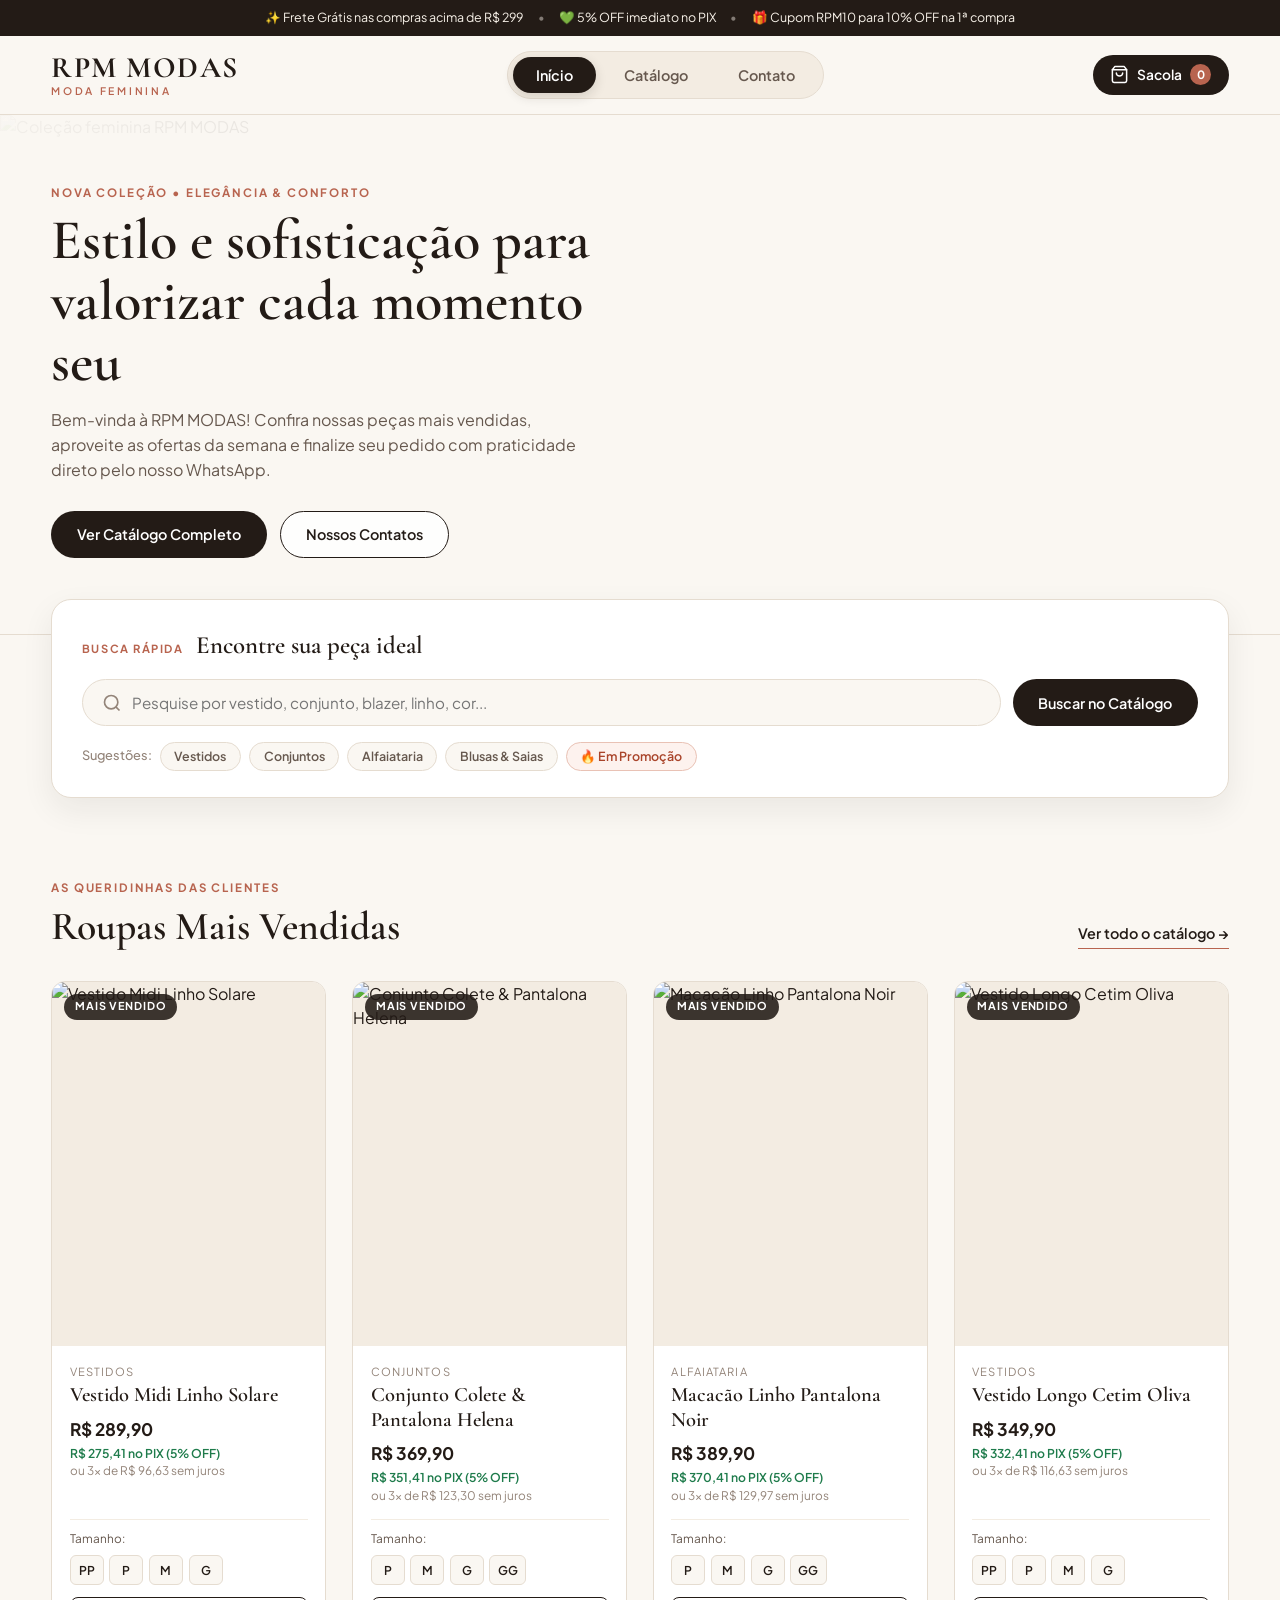
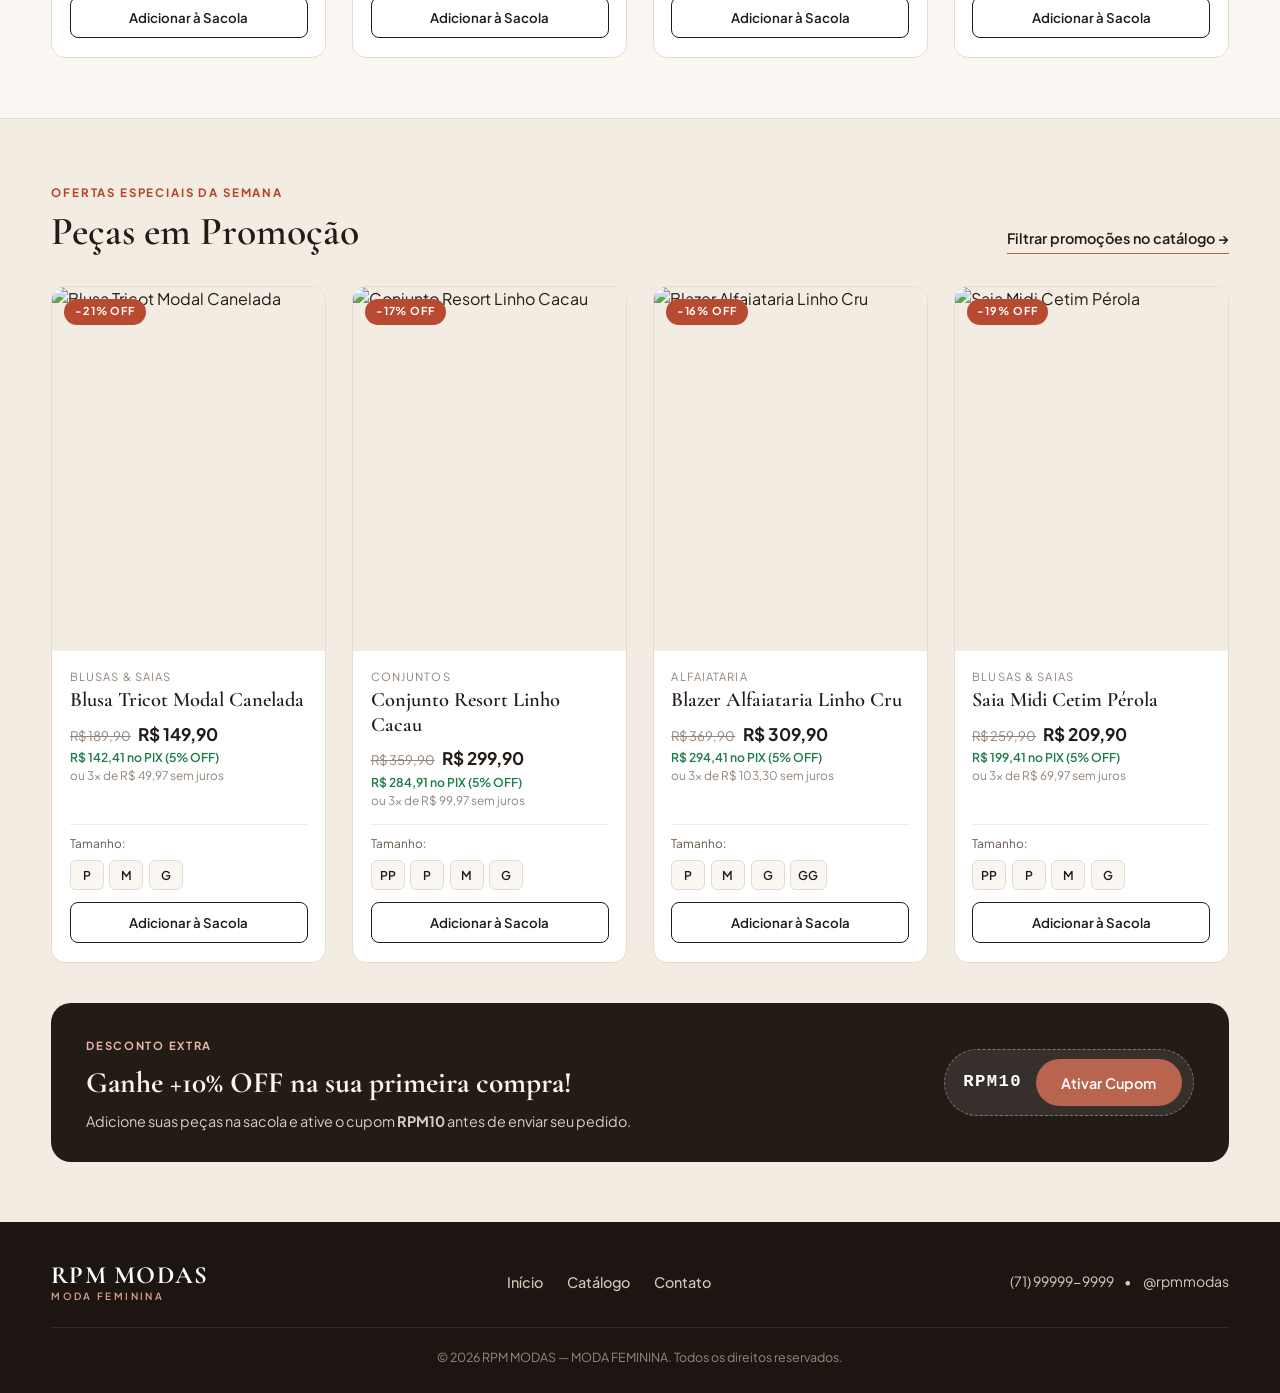
==== index.html @ e46dc565 "Add files via upload" ====
<!DOCTYPE html>
<html lang="pt-BR">
<head>
  <meta charset="UTF-8" />
  <meta name="viewport" content="width=device-width, initial-scale=1.0" />
  <title>RPM MODAS | MODA FEMININA</title>
  <meta name="description" content="RPM MODAS - Moda Feminina. Confira nossas roupas mais vendidas, promoções especiais, catálogo completo com filtros e atendimento pelo WhatsApp e Instagram." />
  <link rel="icon" type="image/svg+xml" href="data:image/svg+xml,%3Csvg xmlns='http://www.w3.org/2000/svg' viewBox='0 0 64 64'%3E%3Crect width='64' height='64' rx='14' fill='%23231b16'/%3E%3Ctext x='50%25' y='54%25' dominant-baseline='middle' text-anchor='middle' font-family='Georgia,serif' font-weight='bold' font-size='22' fill='%23f7f1e8'%3ERPM%3C/text%3E%3C/svg%3E" />

  <link rel="preconnect" href="https://fonts.googleapis.com" />
  <link rel="preconnect" href="https://fonts.gstatic.com" crossorigin />
  <link href="https://fonts.googleapis.com/css2?family=Cormorant+Garamond:ital,wght@0,600;0,700;1,500&family=Plus+Jakarta+Sans:wght@400;500;600;700&display=swap" rel="stylesheet" />

  <link rel="stylesheet" href="style.css" />
</head>
<body>
  <!-- BARRA DE AVISOS NO TOPO -->
  <div class="topbar" role="region" aria-label="Promoções da loja">
    <div class="container topbar-inner" id="topbar-avisos">
      <span>✨ Frete Grátis nas compras acima de R$ 299</span>
      <span class="topbar-sep">•</span>
      <span>💚 5% OFF imediato no PIX</span>
      <span class="topbar-sep">•</span>
      <span>🎁 Cupom <strong>RPM10</strong> na 1ª compra</span>
    </div>
  </div>

  <!-- CABEÇALHO PRINCIPAL COM SOMENTE AS 3 ABAS -->
  <header class="site-header" id="topo">
    <div class="container header-inner">
      <button class="icon-btn mobile-menu-btn" id="btn-abrir-menu" aria-label="Abrir menu">
        <svg width="22" height="22" viewBox="0 0 24 24" fill="none" stroke="currentColor" stroke-width="1.9" stroke-linecap="round">
          <line x1="3" y1="6" x2="21" y2="6"></line>
          <line x1="3" y1="12" x2="21" y2="12"></line>
          <line x1="3" y1="18" x2="21" y2="18"></line>
        </svg>
      </button>

      <!-- LOGO RPM MODAS / MODA FEMININA -->
      <a href="#inicio" class="brand-logo" data-aba-link="inicio" aria-label="RPM MODAS - Ir para Início">
        <span class="brand-name" id="header-nome-loja">RPM MODAS</span>
        <span class="brand-sub" id="header-sub-loja">MODA FEMININA</span>
      </a>

      <!-- SOMENTE AS 3 ABAS SOLICITADAS -->
      <nav class="desktop-nav" aria-label="Navegação principal">
        <button type="button" class="tab-nav-btn active" data-aba-link="inicio" aria-current="page">Início</button>
        <button type="button" class="tab-nav-btn" data-aba-link="catalogo">Catálogo</button>
        <button type="button" class="tab-nav-btn" data-aba-link="contato">Contato</button>
      </nav>

      <!-- SACOLA DE COMPRAS -->
      <div class="header-actions">
        <button type="button" class="bag-trigger" id="btn-abrir-sacola" aria-label="Abrir sacola de compras">
          <svg width="19" height="19" viewBox="0 0 24 24" fill="none" stroke="currentColor" stroke-width="1.9" stroke-linecap="round" stroke-linejoin="round">
            <path d="M6 2L3 6v14a2 2 0 0 0 2 2h14a2 2 0 0 0 2-2V6l-3-4z"></path>
            <line x1="3" y1="6" x2="21" y2="6"></line>
            <path d="M16 10a4 4 0 0 1-8 0"></path>
          </svg>
          <span class="bag-label">Sacola</span>
          <span class="badge" id="badge-sacola">0</span>
        </button>
      </div>
    </div>
  </header>

  <main>
    <!-- ======================================================================
         ABA 1: INÍCIO (APRESENTAÇÃO + PESQUISA + MAIS VENDIDAS + PROMOÇÃO)
         ====================================================================== -->
    <section id="aba-inicio" class="tab-page active-page" aria-label="Página Inicial">
      <!-- APRESENTAÇÃO DA LOJA -->
      <div class="hero-section">
        <div class="hero-media">
          <img src="imagens/hero-colecao.jpg" alt="Coleção feminina RPM MODAS" class="hero-img" />
          <div class="hero-gradient"></div>
        </div>

        <div class="container hero-content-wrap">
          <div class="hero-card">
            <span class="eyebrow" id="hero-tag">NOVA COLEÇÃO • ELEGÂNCIA &amp; CONFORTO</span>
            <h1 id="hero-titulo">Estilo e sofisticação para valorizar cada momento seu</h1>
            <p id="hero-descricao">
              Bem-vinda à RPM MODAS! Confira nossas peças mais vendidas, aproveite as ofertas da semana e finalize seu pedido com praticidade direto pelo nosso WhatsApp.
            </p>
            <div class="hero-actions">
              <button type="button" class="btn btn-primary" data-aba-link="catalogo">
                Ver Catálogo Completo
              </button>
              <button type="button" class="btn btn-outline" data-aba-link="contato">
                Nossos Contatos
              </button>
            </div>
          </div>
        </div>
      </div>

      <!-- GUIA DE PESQUISA NA ABA DE INÍCIO -->
      <div class="home-search-wrapper">
        <div class="container">
          <div class="home-search-card">
            <div class="home-search-header">
              <span class="search-kicker">BUSCA RÁPIDA</span>
              <h2>Encontre sua peça ideal</h2>
            </div>

            <form class="home-search-form" id="form-pesquisa-inicio">
              <div class="search-input-group">
                <svg width="20" height="20" viewBox="0 0 24 24" fill="none" stroke="currentColor" stroke-width="2">
                  <circle cx="11" cy="11" r="8"></circle>
                  <line x1="21" y1="21" x2="16.65" y2="16.65"></line>
                </svg>
                <input
                  type="search"
                  id="input-pesquisa-inicio"
                  placeholder="Pesquise por vestido, conjunto, blazer, linho, cor..."
                  autocomplete="off"
                  aria-label="Pesquisar roupas no site"
                />
              </div>
              <button type="submit" class="btn btn-primary">Buscar no Catálogo</button>
            </form>

            <!-- Sugestões rápidas de pesquisa -->
            <div class="quick-tags-row">
              <span class="quick-tags-label">Sugestões:</span>
              <button type="button" class="quick-tag" data-atalho-cat="Vestidos">Vestidos</button>
              <button type="button" class="quick-tag" data-atalho-cat="Conjuntos">Conjuntos</button>
              <button type="button" class="quick-tag" data-atalho-cat="Alfaiataria">Alfaiataria</button>
              <button type="button" class="quick-tag" data-atalho-cat="Blusas & Saias">Blusas &amp; Saias</button>
              <button type="button" class="quick-tag quick-tag-sale" data-atalho-promo="true">🔥 Em Promoção</button>
            </div>

            <!-- Prévia instantânea enquanto digita na aba Início -->
            <div class="home-live-results hidden" id="resultados-rapidos-inicio"></div>
          </div>
        </div>
      </div>

      <!-- SEÇÃO: ROUPAS MAIS VENDIDAS -->
      <div class="home-showcase-section">
        <div class="container">
          <div class="section-header">
            <div>
              <span class="eyebrow">AS QUERIDINHAS DAS CLIENTES</span>
              <h2>Roupas Mais Vendidas</h2>
            </div>
            <button type="button" class="btn-link-arrow" data-aba-link="catalogo">
              Ver todo o catálogo →
            </button>
          </div>

          <div class="products-grid" id="grade-mais-vendidas">
            <!-- Preenchido via JS -->
          </div>
        </div>
      </div>

      <!-- SEÇÃO: ROUPAS EM PROMOÇÃO -->
      <div class="home-showcase-section promo-showcase-bg">
        <div class="container">
          <div class="section-header">
            <div>
              <span class="eyebrow eyebrow-sale">OFERTAS ESPECIAIS DA SEMANA</span>
              <h2>Peças em Promoção</h2>
            </div>
            <button type="button" class="btn-link-arrow" id="btn-ver-todas-promos">
              Filtrar promoções no catálogo →
            </button>
          </div>

          <div class="products-grid" id="grade-promocoes">
            <!-- Preenchido via JS -->
          </div>

          <!-- Faixa de Cupom Extra -->
          <div class="promo-banner-strip">
            <div>
              <span class="promo-strip-tag">DESCONTO EXTRA</span>
              <h3>Ganhe +10% OFF na sua primeira compra!</h3>
              <p>Adicione suas peças na sacola e ative o cupom <strong>RPM10</strong> antes de enviar seu pedido.</p>
            </div>
            <div class="promo-strip-actions">
              <code id="codigo-cupom-destaque">RPM10</code>
              <button type="button" class="btn btn-primary" id="btn-ativar-cupom-home">Ativar Cupom</button>
            </div>
          </div>
        </div>
      </div>
    </section>

    <!-- ======================================================================
         ABA 2: CATÁLOGO (GUIA DE PESQUISA + FILTROS + TODAS AS ROUPAS)
         ====================================================================== -->
    <section id="aba-catalogo" class="tab-page hidden" aria-label="Catálogo de Roupas">
      <div class="page-hero-compact">
        <div class="container">
          <span class="eyebrow">COLEÇÃO COMPLETA RPM MODAS</span>
          <h1>Catálogo de Roupas</h1>
          <p>Use a guia de pesquisa e os filtros abaixo para encontrar rapidamente o modelo, tamanho e valor ideal.</p>
        </div>
      </div>

      <div class="container catalog-page-body">
        <!-- PAINEL DE PESQUISA E FILTROS DO CATÁLOGO -->
        <div class="catalog-filter-panel">
          <!-- Guia de Pesquisa Principal -->
          <div class="catalog-search-row">
            <div class="search-input-group catalog-search-box">
              <svg width="20" height="20" viewBox="0 0 24 24" fill="none" stroke="currentColor" stroke-width="2">
                <circle cx="11" cy="11" r="8"></circle>
                <line x1="21" y1="21" x2="16.65" y2="16.65"></line>
              </svg>
              <input
                type="search"
                id="input-pesquisa-catalogo"
                placeholder="Pesquisar roupa por nome, cor, tecido ou estilo..."
                autocomplete="off"
                aria-label="Pesquisar roupas no catálogo"
              />
              <button type="button" class="clear-input-btn hidden" id="btn-limpar-texto-busca" aria-label="Limpar texto">✕</button>
            </div>
          </div>

          <!-- Filtros de Categoria -->
          <div class="filter-group-row">
            <span class="filter-label">Categoria:</span>
            <div class="category-pills" id="filtros-categoria">
              <!-- Gerado via JS -->
            </div>
          </div>

          <!-- Filtros Avançados: Tamanho, Faixa de Preço/Promoção e Ordenação -->
          <div class="advanced-filters-grid">
            <div class="filter-field">
              <label for="filtro-tamanho">Tamanho disponível</label>
              <select id="filtro-tamanho">
                <option value="Todos">Todos os tamanhos</option>
                <option value="PP">PP (36)</option>
                <option value="P">P (38)</option>
                <option value="M">M (40)</option>
                <option value="G">G (42)</option>
                <option value="GG">GG (44)</option>
              </select>
            </div>

            <div class="filter-field">
              <label for="filtro-preco">Preço &amp; Ofertas</label>
              <select id="filtro-preco">
                <option value="todos">Todos os valores</option>
                <option value="promocao">🔥 Somente em Promoção</option>
                <option value="ate-220">Até R$ 220,00</option>
                <option value="220-330">De R$ 220,00 a R$ 330,00</option>
                <option value="acima-330">Acima de R$ 330,00</option>
              </select>
            </div>

            <div class="filter-field">
              <label for="select-ordenacao">Ordenar por</label>
              <select id="select-ordenacao">
                <option value="destaques">Destaques</option>
                <option value="mais-vendidas">Mais Vendidas</option>
                <option value="menor-preco">Menor Preço</option>
                <option value="maior-preco">Maior Preço</option>
                <option value="maior-desconto">Maior Desconto</option>
              </select>
            </div>
          </div>

          <!-- Barra de status de resultados + botão limpar filtros -->
          <div class="filter-status-bar">
            <span id="contador-resultados-catalogo">Mostrando 8 peças</span>
            <div class="filter-status-actions">
              <button type="button" class="text-btn" id="btn-guia-medidas-catalogo">📏 Tabela de Medidas</button>
              <button type="button" class="btn-reset-inline hidden" id="btn-limpar-filtros">✕ Limpar filtros</button>
            </div>
          </div>
        </div>

        <!-- GRADE COMPLETA DE PRODUTOS DO CATÁLOGO -->
        <div class="products-grid" id="grade-catalogo">
          <!-- Cards gerados via JS -->
        </div>

        <!-- ESTADO VAZIO QUANDO NENHUMA ROUPA CORRESPONDE -->
        <div class="empty-catalog hidden" id="catalogo-vazio">
          <h3>Nenhuma roupa encontrada com esses filtros</h3>
          <p>Tente pesquisar por outro termo ou clique abaixo para limpar os filtros e ver todas as peças.</p>
          <button type="button" class="btn btn-primary" id="btn-resetar-vazio">Mostrar Todas as Roupas</button>
        </div>
      </div>
    </section>

    <!-- ======================================================================
         ABA 3: CONTATO (WHATSAPP + INSTAGRAM + ATENDIMENTO DIRETO)
         ====================================================================== -->
    <section id="aba-contato" class="tab-page hidden" aria-label="Página de Contato">
      <div class="page-hero-compact">
        <div class="container">
          <span class="eyebrow">ATENDIMENTO RPM MODAS</span>
          <h1>Fale Conosco</h1>
          <p>Entre em contato pelo nosso WhatsApp para dúvidas e pedidos, ou acompanhe nossas novidades diárias no Instagram!</p>
        </div>
      </div>

      <div class="container contact-page-body">
        <!-- CARDS PRINCIPAIS: WHATSAPP & INSTAGRAM -->
        <div class="contact-cards-grid">
          <!-- Card WhatsApp -->
          <div class="contact-channel-card wa-card">
            <div class="channel-icon wa-icon">
              <svg width="30" height="30" viewBox="0 0 24 24" fill="none" stroke="currentColor" stroke-width="2" stroke-linecap="round" stroke-linejoin="round">
                <path d="M21 11.5a8.38 8.38 0 0 1-.9 3.8 8.5 8.5 0 0 1-7.6 4.7 8.38 8.38 0 0 1-3.8-.9L3 21l1.9-5.7a8.38 8.38 0 0 1-.9-3.8 8.5 8.5 0 0 1 4.7-7.6 8.38 8.38 0 0 1 3.8-.9h.5a8.48 8.48 0 0 1 8 8v.5z"></path>
              </svg>
            </div>
            <span class="channel-tag">ATENDIMENTO RÁPIDO E PEDIDOS</span>
            <h2>WhatsApp Oficial</h2>
            <p class="channel-highlight" id="contato-numero-wa">(71) 99999-9999</p>
            <p class="channel-desc">
              Tire dúvidas sobre tamanhos, tecidos, formas de pagamento, frete ou feche seu pedido diretamente com nossa equipe.
            </p>
            <div class="channel-actions">
              <a href="#" target="_blank" rel="noopener" class="btn btn-whatsapp btn-block" id="link-card-whatsapp">
                Chamar no WhatsApp Agora
              </a>
              <button type="button" class="btn btn-outline btn-block" id="btn-copiar-wa">
                Copiar Número do WhatsApp
              </button>
            </div>
          </div>

          <!-- Card Instagram -->
          <div class="contact-channel-card insta-card">
            <div class="channel-icon insta-icon">
              <svg width="30" height="30" viewBox="0 0 24 24" fill="none" stroke="currentColor" stroke-width="2" stroke-linecap="round" stroke-linejoin="round">
                <rect x="2" y="2" width="20" height="20" rx="5" ry="5"></rect>
                <path d="M16 11.37A4 4 0 1 1 12.63 8 4 4 0 0 1 16 11.37z"></path>
                <line x1="17.5" y1="6.5" x2="17.51" y2="6.5"></line>
              </svg>
            </div>
            <span class="channel-tag">PROVADORES, LOOKS E NOVIDADES</span>
            <h2>Nosso Instagram</h2>
            <p class="channel-highlight" id="contato-arroba-insta">@rpmmodas</p>
            <p class="channel-desc">
              Siga a <strong>RPM MODAS</strong> no Instagram para acompanhar lançamentos em primeira mão, vídeos no corpo e promoções relâmpago nos Stories!
            </p>
            <div class="channel-actions">
              <a href="https://instagram.com/rpmmodas" target="_blank" rel="noopener" class="btn btn-insta btn-block" id="link-card-instagram">
                Seguir no Instagram
              </a>
              <button type="button" class="btn btn-outline btn-block" id="btn-copiar-insta">
                Copiar @ do Instagram
              </button>
            </div>
          </div>
        </div>

        <!-- MENSAGEM DIRETA PARA O WHATSAPP + HORÁRIOS -->
        <div class="contact-secondary-grid">
          <div class="direct-message-box">
            <h3>Envie uma mensagem rápida para nosso WhatsApp</h3>
            <p>Preencha abaixo e já abriremos a conversa com seu atendimento iniciado:</p>

            <form id="form-contato-rapido">
              <div class="form-row-2">
                <div class="form-group">
                  <label for="contato-nome">Seu nome *</label>
                  <input type="text" id="contato-nome" placeholder="Digite seu nome" required />
                </div>
                <div class="form-group">
                  <label for="contato-assunto">Assunto</label>
                  <select id="contato-assunto">
                    <option value="Dúvida sobre peça ou tamanho">Dúvida sobre peça ou tamanho</option>
                    <option value="Consulta de frete / entrega">Consulta de frete / entrega</option>
                    <option value="Formas de pagamento">Formas de pagamento</option>
                    <option value="Trocas e devoluções">Trocas e devoluções</option>
                    <option value="Outros assuntos">Outros assuntos</option>
                  </select>
                </div>
              </div>

              <div class="form-group">
                <label for="contato-texto">Sua mensagem *</label>
                <textarea id="contato-texto" rows="3" placeholder="Olá! Gostaria de saber mais sobre..." required></textarea>
              </div>

              <button type="submit" class="btn btn-whatsapp">
                Enviar Mensagem pelo WhatsApp
              </button>
            </form>
          </div>

          <div class="store-info-box">
            <h3>Informações de Atendimento</h3>
            <div class="info-item">
              <strong>Horário de Funcionamento</strong>
              <p id="contato-horario">Segunda a Sexta: 9h às 19h • Sábado: 9h às 15h</p>
            </div>
            <div class="info-item">
              <strong>Envios &amp; Entregas</strong>
              <p id="contato-cidade">Enviamos para todo o Brasil • Consulte entrega rápida na região</p>
            </div>
            <div class="info-item">
              <strong>Formas de Pagamento</strong>
              <p>PIX com 5% de desconto imediato ou Cartão de Crédito em até 3x sem juros via link seguro.</p>
            </div>
          </div>
        </div>
      </div>
    </section>
  </main>

  <!-- RODAPÉ ENXUTO COM AS 3 ABAS -->
  <footer class="site-footer">
    <div class="container footer-inner">
      <div class="footer-brand">
        <span class="brand-name" id="footer-nome-loja">RPM MODAS</span>
        <span class="footer-sub" id="footer-sub-loja">MODA FEMININA</span>
      </div>

      <div class="footer-tabs">
        <button type="button" class="footer-tab-btn" data-aba-link="inicio">Início</button>
        <button type="button" class="footer-tab-btn" data-aba-link="catalogo">Catálogo</button>
        <button type="button" class="footer-tab-btn" data-aba-link="contato">Contato</button>
      </div>

      <div class="footer-social-quick">
        <span id="footer-whatsapp">(71) 99999-9999</span>
        <span>•</span>
        <a href="https://instagram.com/rpmmodas" target="_blank" rel="noopener" id="footer-instagram">@rpmmodas</a>
      </div>
    </div>

    <div class="container footer-bottom">
      <p>&copy; <span id="ano-atual">2026</span> <span id="copy-nome-loja">RPM MODAS</span> — <span id="copy-sub-loja">MODA FEMININA</span>. Todos os direitos reservados.</p>
    </div>
  </footer>

  <!-- OVERLAY COMPARTILHADO -->
  <div class="backdrop hidden" id="backdrop"></div>

  <!-- MENU MOBILE COM SOMENTE AS 3 ABAS -->
  <aside class="mobile-drawer hidden" id="menu-mobile" aria-label="Menu principal">
    <div class="drawer-header">
      <div class="brand-logo">
        <span class="brand-name" id="mobile-nome-loja">RPM MODAS</span>
        <span class="brand-sub" id="mobile-sub-loja">MODA FEMININA</span>
      </div>
      <button type="button" class="icon-btn" id="btn-fechar-menu" aria-label="Fechar menu">✕</button>
    </div>
    <nav class="mobile-nav-links">
      <button type="button" class="mobile-tab-btn active" data-aba-link="inicio">Início</button>
      <button type="button" class="mobile-tab-btn" data-aba-link="catalogo">Catálogo</button>
      <button type="button" class="mobile-tab-btn" data-aba-link="contato">Contato</button>
    </nav>
  </aside>

  <!-- DRAWER DA SACOLA DE COMPRAS -->
  <aside class="cart-drawer hidden" id="sacola-drawer" aria-label="Sacola de compras">
    <div class="drawer-header">
      <div>
        <h3>Sua Sacola</h3>
        <span class="drawer-subtitle" id="sacola-contagem-texto">0 itens selecionados</span>
      </div>
      <button type="button" class="icon-btn" id="btn-fechar-sacola" aria-label="Fechar sacola">✕</button>
    </div>

    <div class="shipping-bar-wrap" id="barra-frete-container">
      <p id="texto-progresso-frete">Faltam R$ 299,00 para ganhar <strong>Frete Grátis</strong></p>
      <div class="shipping-track">
        <div class="shipping-fill" id="preenchimento-frete" style="width: 0%"></div>
      </div>
    </div>

    <div class="cart-body" id="sacola-corpo">
      <div class="cart-empty" id="sacola-vazia">
        <div class="cart-empty-icon">🛍️</div>
        <h4>Sua sacola está vazia</h4>
        <p>Explore nosso catálogo e escolha seus tamanhos favoritos para montar seu pedido.</p>
        <button type="button" class="btn btn-primary" id="btn-explorar-da-sacola">Ir para o Catálogo</button>
      </div>

      <div id="sacola-conteudo-cheio" class="hidden">
        <ul class="cart-items-list" id="lista-itens-sacola"></ul>

        <div class="cart-coupon-box">
          <label for="input-cupom">Cupom de desconto</label>
          <div class="coupon-row">
            <input type="text" id="input-cupom" placeholder="Ex: RPM10" />
            <button type="button" class="btn btn-small" id="btn-aplicar-cupom">Aplicar</button>
          </div>
          <small class="coupon-feedback hidden" id="feedback-cupom"></small>
        </div>

        <div class="checkout-form-box">
          <h4>Dados para enviar no WhatsApp</h4>

          <div class="form-group">
            <label for="cliente-nome">Seu nome *</label>
            <input type="text" id="cliente-nome" placeholder="Como podemos te chamar?" required />
          </div>

          <div class="form-group">
            <label for="cliente-entrega">Como prefere receber?</label>
            <select id="cliente-entrega">
              <option value="Entrega no endereço">Receber no meu endereço (Correios / Motoboy)</option>
              <option value="Retirada / A combinar">Retirar ou combinar entrega</option>
            </select>
          </div>

          <div class="form-group" id="grupo-endereco">
            <label for="cliente-cep">CEP ou Bairro/Cidade</label>
            <input type="text" id="cliente-cep" placeholder="Ex: 40000-000 ou seu bairro" />
          </div>

          <div class="form-group">
            <label for="cliente-pagamento">Forma de pagamento preferida</label>
            <select id="cliente-pagamento">
              <option value="PIX">PIX (com 5% de desconto extra!)</option>
              <option value="Cartão de Crédito">Cartão de Crédito (link de pagamento)</option>
              <option value="A combinar">Definir no WhatsApp</option>
            </select>
          </div>

          <div class="form-group">
            <label for="cliente-obs">Observação (opcional)</label>
            <input type="text" id="cliente-obs" placeholder="Ex: Embalar para presente" />
          </div>
        </div>
      </div>
    </div>

    <div class="cart-footer hidden" id="sacola-rodape">
      <div class="summary-lines">
        <div class="summary-row">
          <span>Subtotal</span>
          <span id="resumo-subtotal">R$ 0,00</span>
        </div>
        <div class="summary-row discount-row hidden" id="linha-desconto-cupom">
          <span id="label-desconto-cupom">Cupom</span>
          <span id="valor-desconto-cupom">- R$ 0,00</span>
        </div>
        <div class="summary-row discount-row hidden" id="linha-desconto-pix">
          <span>Desconto PIX (5%)</span>
          <span id="valor-desconto-pix">- R$ 0,00</span>
        </div>
        <div class="summary-row">
          <span>Frete</span>
          <span id="resumo-frete">A combinar</span>
        </div>
        <div class="summary-row total-row">
          <strong>Total estimado</strong>
          <strong id="resumo-total">R$ 0,00</strong>
        </div>
      </div>

      <button type="button" class="btn btn-whatsapp btn-block" id="btn-finalizar-whatsapp">
        Finalizar Pedido no WhatsApp
      </button>
    </div>
  </aside>

  <!-- MODAL DETALHES DO PRODUTO -->
  <div class="modal-wrap hidden" id="modal-produto" role="dialog" aria-modal="true" aria-labelledby="modal-prod-titulo">
    <div class="modal-card modal-product-card">
      <button type="button" class="modal-close" id="btn-fechar-modal-produto" aria-label="Fechar detalhes">✕</button>
      <div class="modal-product-grid" id="conteudo-modal-produto"></div>
    </div>
  </div>

  <!-- MODAL TABELA DE MEDIDAS -->
  <div class="modal-wrap hidden" id="modal-medidas" role="dialog" aria-modal="true" aria-labelledby="titulo-medidas">
    <div class="modal-card modal-measures-card">
      <button type="button" class="modal-close" id="btn-fechar-medidas" aria-label="Fechar guia de medidas">✕</button>
      <span class="eyebrow">CAIMENTO PERFEITO</span>
      <h3 id="titulo-medidas">Guia de Medidas</h3>
      <p class="measures-intro">Compare as medidas abaixo com as do seu corpo em centímetros:</p>

      <div class="table-responsive">
        <table class="measures-table">
          <thead>
            <tr>
              <th>Tamanho</th>
              <th>Manequim</th>
              <th>Busto</th>
              <th>Cintura</th>
              <th>Quadril</th>
            </tr>
          </thead>
          <tbody id="corpo-tabela-medidas"></tbody>
        </table>
      </div>

      <div class="measures-tips">
        <div><strong>Busto:</strong> contorne a parte mais cheia do busto.</div>
        <div><strong>Cintura:</strong> meça cerca de 2 dedos acima do umbigo.</div>
        <div><strong>Quadril:</strong> contorne a parte mais larga do quadril.</div>
      </div>
    </div>
  </div>

  <!-- MODAL CONFIRMAÇÃO / ENVIO WHATSAPP -->
  <div class="modal-wrap hidden" id="modal-confirmacao" role="dialog" aria-modal="true" aria-labelledby="titulo-confirmacao">
    <div class="modal-card modal-confirm-card">
      <button type="button" class="modal-close" id="btn-fechar-confirmacao" aria-label="Fechar janela">✕</button>
      <span class="eyebrow">PEDIDO PRONTO PARA ENVIO</span>
      <h3 id="titulo-confirmacao">Seu pedido foi montado! ✨</h3>
      <p class="confirm-desc">
        Clique no botão verde abaixo para abrir o WhatsApp já com sua mensagem preenchida, ou copie o resumo:
      </p>

      <pre class="order-preview-box" id="previa-mensagem-wa"></pre>

      <div class="confirm-actions">
        <a href="#" target="_blank" rel="noopener" class="btn btn-whatsapp btn-block" id="link-direto-wa">
          Abrir Conversa no WhatsApp
        </a>
        <button type="button" class="btn btn-outline btn-block" id="btn-copiar-pedido">
          Copiar Texto do Pedido
        </button>
      </div>
    </div>
  </div>

  <!-- TOAST -->
  <div class="toast hidden" id="toast" role="status" aria-live="polite"></div>

  <script src="dados-loja.js"></script>
  <script src="app.js"></script>
</body>
</html>
---- style.css ----
:root {
  --bg: #faf7f2;
  --surface: #ffffff;
  --surface-soft: #f3ece2;
  --surface-warm: #ebe1d3;
  --ink: #231b16;
  --ink-soft: #66584e;
  --ink-muted: #938479;
  --accent: #b8644f;
  --accent-dark: #9c4f3b;
  --insta: #a63a64;
  --insta-hover: #892d51;
  --wa: #1e7b4b;
  --wa-hover: #17633b;
  --border: #e5dcd0;
  --font-serif: "Cormorant Garamond", Georgia, "Times New Roman", serif;
  --font-sans: "Plus Jakarta Sans", -apple-system, BlinkMacSystemFont, "Segoe UI", Roboto, sans-serif;
  --radius-sm: 8px;
  --radius-md: 14px;
  --radius-lg: 20px;
  --shadow-soft: 0 12px 32px rgba(35, 27, 22, 0.07);
  --shadow-modal: 0 24px 60px rgba(35, 27, 22, 0.22);
}

*,
*::before,
*::after {
  box-sizing: border-box;
  margin: 0;
  padding: 0;
}

html {
  scroll-behavior: smooth;
}

body {
  font-family: var(--font-sans);
  background-color: var(--bg);
  color: var(--ink);
  line-height: 1.55;
  -webkit-font-smoothing: antialiased;
  overflow-x: hidden;
  display: flex;
  flex-direction: column;
  min-height: 100vh;
}

main {
  flex: 1;
}

img {
  max-width: 100%;
  display: block;
}

button,
input,
select,
textarea {
  font-family: inherit;
  font-size: inherit;
}

a {
  color: inherit;
  text-decoration: none;
}

.hidden {
  display: none !important;
}

.container {
  width: min(1220px, 92%);
  margin: 0 auto;
}

.eyebrow {
  display: inline-block;
  font-size: 0.72rem;
  font-weight: 700;
  letter-spacing: 0.16em;
  text-transform: uppercase;
  color: var(--accent);
  margin-bottom: 0.5rem;
}

.eyebrow-sale {
  color: #b54228;
}

/* Transição suave ao trocar de aba */
.tab-page {
  animation: fadePage 0.24s ease;
}

@keyframes fadePage {
  from {
    opacity: 0;
    transform: translateY(6px);
  }
  to {
    opacity: 1;
    transform: translateY(0);
  }
}

/* ==========================================================================
   TOPBAR & HEADER COM SOMENTE AS 3 ABAS
   ========================================================================== */
.topbar {
  background-color: var(--ink);
  color: #f7f1e8;
  font-size: 0.78rem;
  padding: 0.52rem 0;
}

.topbar-inner {
  display: flex;
  align-items: center;
  justify-content: center;
  flex-wrap: wrap;
  gap: 0.45rem 0.9rem;
  text-align: center;
}

.topbar-sep {
  opacity: 0.45;
}

.site-header {
  position: sticky;
  top: 0;
  z-index: 40;
  background-color: rgba(250, 247, 242, 0.96);
  backdrop-filter: blur(12px);
  border-bottom: 1px solid var(--border);
}

.header-inner {
  display: flex;
  align-items: center;
  justify-content: space-between;
  min-height: 78px;
  gap: 1rem;
}

.brand-logo {
  display: flex;
  flex-direction: column;
  align-items: flex-start;
  line-height: 1.02;
}

.brand-name {
  font-family: var(--font-serif);
  font-size: 1.85rem;
  font-weight: 700;
  letter-spacing: 0.05em;
  color: var(--ink);
  text-transform: uppercase;
}

.brand-sub {
  font-size: 0.65rem;
  font-weight: 600;
  letter-spacing: 0.26em;
  color: var(--accent);
  margin-top: 3px;
  text-transform: uppercase;
}

/* Navegação com somente as 3 abas */
.desktop-nav {
  display: inline-flex;
  align-items: center;
  background-color: var(--surface-soft);
  padding: 0.3rem;
  border-radius: 999px;
  border: 1px solid var(--border);
  gap: 0.25rem;
}

.tab-nav-btn {
  padding: 0.55rem 1.45rem;
  border-radius: 999px;
  border: none;
  background: transparent;
  color: var(--ink-soft);
  font-size: 0.9rem;
  font-weight: 600;
  cursor: pointer;
  transition: all 0.2s ease;
}

.tab-nav-btn:hover {
  color: var(--ink);
}

.tab-nav-btn.active {
  background-color: var(--ink);
  color: #ffffff;
  box-shadow: 0 4px 12px rgba(35, 27, 22, 0.14);
}

.header-actions {
  display: flex;
  align-items: center;
  gap: 0.5rem;
}

.icon-btn {
  width: 40px;
  height: 40px;
  border-radius: 50%;
  border: 1px solid transparent;
  background: transparent;
  color: var(--ink);
  display: inline-flex;
  align-items: center;
  justify-content: center;
  cursor: pointer;
  transition: background-color 0.2s ease, border-color 0.2s ease;
}

.icon-btn:hover {
  background-color: var(--surface-soft);
  border-color: var(--border);
}

.mobile-menu-btn {
  display: none;
}

.bag-trigger {
  display: inline-flex;
  align-items: center;
  gap: 0.5rem;
  background-color: var(--ink);
  color: #ffffff;
  border: none;
  border-radius: 999px;
  padding: 0.6rem 1.1rem;
  font-size: 0.86rem;
  font-weight: 600;
  cursor: pointer;
  transition: background-color 0.2s ease;
}

.bag-trigger:hover {
  background-color: #3a2d25;
}

.badge {
  display: inline-flex;
  align-items: center;
  justify-content: center;
  min-width: 21px;
  height: 21px;
  padding: 0 6px;
  border-radius: 999px;
  background-color: var(--accent);
  color: #ffffff;
  font-size: 0.72rem;
  font-weight: 700;
}

/* ==========================================================================
   BUTTONS
   ========================================================================== */
.btn {
  display: inline-flex;
  align-items: center;
  justify-content: center;
  gap: 0.5rem;
  padding: 0.85rem 1.55rem;
  border-radius: 999px;
  font-size: 0.9rem;
  font-weight: 600;
  cursor: pointer;
  border: 1.5px solid transparent;
  transition: all 0.2s ease;
  text-align: center;
}

.btn-primary {
  background-color: var(--ink);
  color: #ffffff;
}

.btn-primary:hover {
  background-color: #3a2d25;
  transform: translateY(-1px);
}

.btn-outline {
  background-color: rgba(255, 255, 255, 0.85);
  border-color: var(--ink);
  color: var(--ink);
}

.btn-outline:hover {
  background-color: var(--ink);
  color: #ffffff;
}

.btn-whatsapp {
  background-color: var(--wa);
  color: #ffffff;
}

.btn-whatsapp:hover {
  background-color: var(--wa-hover);
  transform: translateY(-1px);
}

.btn-insta {
  background-color: var(--insta);
  color: #ffffff;
}

.btn-insta:hover {
  background-color: var(--insta-hover);
  transform: translateY(-1px);
}

.btn-small {
  padding: 0.58rem 1rem;
  font-size: 0.82rem;
  border-radius: var(--radius-sm);
  background-color: var(--ink);
  color: #ffffff;
}

.btn-block {
  width: 100%;
}

.btn-link-arrow {
  background: none;
  border: none;
  color: var(--ink);
  font-weight: 600;
  font-size: 0.9rem;
  cursor: pointer;
  padding: 0.35rem 0;
  border-bottom: 1.5px solid var(--accent);
  transition: color 0.2s ease;
}

.btn-link-arrow:hover {
  color: var(--accent);
}

.text-btn {
  background: none;
  border: none;
  color: var(--accent);
  font-weight: 600;
  font-size: 0.85rem;
  cursor: pointer;
}

/* ==========================================================================
   ABA 1: INÍCIO — HERO + GUIA DE PESQUISA + VITRINES
   ========================================================================== */
.hero-section {
  position: relative;
  min-height: 520px;
  display: flex;
  align-items: center;
  overflow: hidden;
  border-bottom: 1px solid var(--border);
}

.hero-media {
  position: absolute;
  inset: 0;
  z-index: 0;
}

.hero-img {
  width: 100%;
  height: 100%;
  object-fit: cover;
  object-position: 75% 8%;
}

.hero-gradient {
  position: absolute;
  inset: 0;
  background: linear-gradient(
    90deg,
    rgba(250, 247, 242, 0.96) 0%,
    rgba(250, 247, 242, 0.88) 44%,
    rgba(250, 247, 242, 0.16) 74%,
    rgba(250, 247, 242, 0) 100%
  );
}

.hero-content-wrap {
  position: relative;
  z-index: 1;
  padding: 3.75rem 0 4.5rem;
}

.hero-card {
  max-width: 550px;
}

.hero-card h1 {
  font-family: var(--font-serif);
  font-size: clamp(2.35rem, 4.4vw, 3.55rem);
  font-weight: 600;
  line-height: 1.08;
  color: var(--ink);
  margin-bottom: 1rem;
}

.hero-card p {
  font-size: 1rem;
  color: var(--ink-soft);
  margin-bottom: 1.75rem;
  max-width: 48ch;
}

.hero-actions {
  display: flex;
  flex-wrap: wrap;
  gap: 0.85rem;
}

/* Guia de Pesquisa na Aba Início */
.home-search-wrapper {
  margin-top: -2.25rem;
  position: relative;
  z-index: 10;
  margin-bottom: 1rem;
}

.home-search-card {
  background-color: var(--surface);
  border: 1px solid var(--border);
  border-radius: var(--radius-lg);
  padding: 1.65rem 1.85rem;
  box-shadow: var(--shadow-soft);
}

.home-search-header {
  display: flex;
  align-items: baseline;
  gap: 0.75rem;
  margin-bottom: 0.9rem;
  flex-wrap: wrap;
}

.search-kicker {
  font-size: 0.7rem;
  font-weight: 700;
  letter-spacing: 0.14em;
  text-transform: uppercase;
  color: var(--accent);
}

.home-search-header h2 {
  font-family: var(--font-serif);
  font-size: 1.55rem;
  font-weight: 600;
}

.home-search-form {
  display: flex;
  gap: 0.75rem;
  align-items: stretch;
}

.search-input-group {
  flex: 1;
  display: flex;
  align-items: center;
  gap: 0.65rem;
  background-color: var(--bg);
  border: 1.5px solid var(--border);
  border-radius: 999px;
  padding: 0.75rem 1.2rem;
  color: var(--ink-muted);
  transition: border-color 0.2s ease, background-color 0.2s ease;
}

.search-input-group:focus-within {
  border-color: var(--ink);
  background-color: #ffffff;
  color: var(--ink);
}

.search-input-group input {
  flex: 1;
  border: none;
  outline: none;
  background: transparent;
  color: var(--ink);
  font-size: 0.95rem;
}

.clear-input-btn {
  border: none;
  background: var(--surface-soft);
  color: var(--ink-soft);
  width: 24px;
  height: 24px;
  border-radius: 50%;
  cursor: pointer;
  font-size: 0.75rem;
}

.quick-tags-row {
  display: flex;
  align-items: center;
  gap: 0.5rem;
  flex-wrap: wrap;
  margin-top: 0.95rem;
}

.quick-tags-label {
  font-size: 0.8rem;
  color: var(--ink-muted);
  font-weight: 500;
}

.quick-tag {
  padding: 0.35rem 0.85rem;
  border-radius: 999px;
  border: 1px solid var(--border);
  background-color: var(--bg);
  color: var(--ink-soft);
  font-size: 0.78rem;
  font-weight: 600;
  cursor: pointer;
  transition: all 0.18s ease;
}

.quick-tag:hover {
  border-color: var(--ink);
  color: var(--ink);
}

.quick-tag-sale {
  background-color: #fdf2ee;
  border-color: #e9c2b5;
  color: #a9442a;
}

.home-live-results {
  margin-top: 1rem;
  padding-top: 1rem;
  border-top: 1px solid var(--border);
}

.live-results-list {
  display: grid;
  grid-template-columns: repeat(auto-fill, minmax(240px, 1fr));
  gap: 0.75rem;
  margin-bottom: 0.75rem;
}

.live-result-item {
  display: flex;
  align-items: center;
  gap: 0.75rem;
  padding: 0.55rem;
  border: 1px solid var(--border);
  border-radius: var(--radius-sm);
  background-color: var(--bg);
  cursor: pointer;
  transition: border-color 0.18s ease;
}

.live-result-item:hover {
  border-color: var(--ink);
}

.live-result-item img {
  width: 48px;
  height: 62px;
  object-fit: cover;
  border-radius: 6px;
}

.live-result-item strong {
  display: block;
  font-size: 0.86rem;
  line-height: 1.25;
}

.live-result-item span {
  font-size: 0.8rem;
  color: var(--accent-dark);
  font-weight: 700;
}

/* Seções de Vitrine da Aba Início */
.home-showcase-section {
  padding: 3.75rem 0;
}

.promo-showcase-bg {
  background-color: var(--surface-soft);
  border-top: 1px solid var(--border);
}

.section-header {
  display: flex;
  align-items: flex-end;
  justify-content: space-between;
  gap: 1.25rem;
  margin-bottom: 2rem;
  flex-wrap: wrap;
}

.section-header h2 {
  font-family: var(--font-serif);
  font-size: clamp(1.95rem, 3.1vw, 2.65rem);
  font-weight: 600;
  line-height: 1.1;
}

.promo-banner-strip {
  margin-top: 2.5rem;
  background-color: var(--ink);
  color: #f9f5ef;
  border-radius: var(--radius-lg);
  padding: 1.85rem 2.2rem;
  display: flex;
  align-items: center;
  justify-content: space-between;
  gap: 1.5rem;
  flex-wrap: wrap;
}

.promo-strip-tag {
  display: inline-block;
  font-size: 0.7rem;
  font-weight: 700;
  letter-spacing: 0.15em;
  text-transform: uppercase;
  color: #e6b4a4;
  margin-bottom: 0.35rem;
}

.promo-banner-strip h3 {
  font-family: var(--font-serif);
  font-size: 1.85rem;
  margin-bottom: 0.25rem;
}

.promo-banner-strip p {
  font-size: 0.9rem;
  color: #d8cdc2;
}

.promo-strip-actions {
  display: flex;
  align-items: center;
  gap: 0.85rem;
  background-color: rgba(255, 255, 255, 0.09);
  padding: 0.55rem 0.65rem 0.55rem 1.15rem;
  border-radius: 999px;
  border: 1px dashed rgba(255, 255, 255, 0.35);
}

.promo-strip-actions code {
  font-size: 1.08rem;
  font-weight: 700;
  letter-spacing: 0.08em;
  color: #ffffff;
}

.promo-strip-actions .btn-primary {
  background-color: var(--accent);
}

.promo-strip-actions .btn-primary:hover {
  background-color: var(--accent-dark);
}

/* ==========================================================================
   CABEÇALHO DAS PÁGINAS INTERNAS (CATÁLOGO E CONTATO)
   ========================================================================== */
.page-hero-compact {
  background-color: var(--surface-soft);
  border-bottom: 1px solid var(--border);
  padding: 2.6rem 0 2.3rem;
}

.page-hero-compact h1 {
  font-family: var(--font-serif);
  font-size: clamp(2.1rem, 3.6vw, 3rem);
  font-weight: 600;
  line-height: 1.1;
  margin-bottom: 0.45rem;
}

.page-hero-compact p {
  color: var(--ink-soft);
  font-size: 0.96rem;
  max-width: 60ch;
}

/* ==========================================================================
   ABA 2: CATÁLOGO — PAINEL DE PESQUISA E FILTROS
   ========================================================================== */
.catalog-page-body {
  padding: 2.4rem 0 4.5rem;
}

.catalog-filter-panel {
  background-color: var(--surface);
  border: 1px solid var(--border);
  border-radius: var(--radius-lg);
  padding: 1.5rem 1.65rem;
  margin-bottom: 2.2rem;
  box-shadow: var(--shadow-soft);
}

.catalog-search-row {
  margin-bottom: 1.25rem;
}

.catalog-search-box {
  padding: 0.85rem 1.25rem;
}

.filter-group-row {
  display: flex;
  align-items: center;
  gap: 0.75rem;
  flex-wrap: wrap;
  margin-bottom: 1.25rem;
  padding-bottom: 1.2rem;
  border-bottom: 1px solid var(--surface-soft);
}

.filter-label {
  font-size: 0.82rem;
  font-weight: 700;
  color: var(--ink-soft);
}

.category-pills {
  display: flex;
  align-items: center;
  gap: 0.45rem;
  flex-wrap: wrap;
}

.cat-pill {
  padding: 0.48rem 1rem;
  border-radius: 999px;
  border: 1px solid var(--border);
  background-color: var(--bg);
  color: var(--ink-soft);
  font-size: 0.83rem;
  font-weight: 600;
  cursor: pointer;
  transition: all 0.18s ease;
}

.cat-pill:hover {
  border-color: var(--ink);
  color: var(--ink);
}

.cat-pill.active {
  background-color: var(--ink);
  border-color: var(--ink);
  color: #ffffff;
}

.advanced-filters-grid {
  display: grid;
  grid-template-columns: repeat(3, 1fr);
  gap: 1rem;
  margin-bottom: 1.15rem;
}

.filter-field label {
  display: block;
  font-size: 0.76rem;
  font-weight: 700;
  color: var(--ink-soft);
  margin-bottom: 0.35rem;
}

.filter-field select {
  width: 100%;
  padding: 0.62rem 0.85rem;
  border-radius: var(--radius-sm);
  border: 1px solid var(--border);
  background-color: var(--bg);
  color: var(--ink);
  font-size: 0.86rem;
  font-weight: 500;
  cursor: pointer;
  outline: none;
}

.filter-field select:focus {
  border-color: var(--ink);
}

.filter-status-bar {
  display: flex;
  align-items: center;
  justify-content: space-between;
  flex-wrap: wrap;
  gap: 0.75rem;
  padding-top: 0.9rem;
  border-top: 1px solid var(--surface-soft);
  font-size: 0.85rem;
  color: var(--ink-soft);
}

.filter-status-actions {
  display: flex;
  align-items: center;
  gap: 1rem;
}

.btn-reset-inline {
  background-color: #fdf2ee;
  color: #a9442a;
  border: 1px solid #e9c2b5;
  padding: 0.32rem 0.8rem;
  border-radius: 999px;
  font-size: 0.78rem;
  font-weight: 700;
  cursor: pointer;
}

/* ==========================================================================
   CARDS DE PRODUTOS (USADOS EM INÍCIO E CATÁLOGO)
   ========================================================================== */
.products-grid {
  display: grid;
  grid-template-columns: repeat(4, 1fr);
  gap: 1.6rem;
}

.product-card {
  background-color: var(--surface);
  border: 1px solid var(--border);
  border-radius: var(--radius-md);
  overflow: hidden;
  display: flex;
  flex-direction: column;
  transition: transform 0.24s ease, box-shadow 0.24s ease;
}

.product-card:hover {
  transform: translateY(-4px);
  box-shadow: var(--shadow-soft);
}

.product-media {
  position: relative;
  aspect-ratio: 3 / 4;
  overflow: hidden;
  background-color: var(--surface-soft);
  cursor: pointer;
}

.product-media img {
  width: 100%;
  height: 100%;
  object-fit: cover;
  transition: transform 0.45s ease;
}

.product-card:hover .product-media img {
  transform: scale(1.04);
}

.product-badge {
  position: absolute;
  top: 12px;
  left: 12px;
  background-color: rgba(35, 27, 22, 0.88);
  color: #ffffff;
  font-size: 0.68rem;
  font-weight: 700;
  letter-spacing: 0.08em;
  text-transform: uppercase;
  padding: 0.3rem 0.68rem;
  border-radius: 999px;
}

.product-badge.sale {
  background-color: #b84a32;
}

.quick-detail-hint {
  position: absolute;
  bottom: 10px;
  right: 10px;
  background-color: rgba(255, 255, 255, 0.92);
  color: var(--ink);
  font-size: 0.72rem;
  font-weight: 600;
  padding: 0.28rem 0.65rem;
  border-radius: 999px;
  opacity: 0;
  transform: translateY(4px);
  transition: all 0.2s ease;
}

.product-card:hover .quick-detail-hint {
  opacity: 1;
  transform: translateY(0);
}

.product-info {
  padding: 1.05rem 1.1rem 1.2rem;
  display: flex;
  flex-direction: column;
  flex: 1;
}

.product-cat {
  font-size: 0.7rem;
  text-transform: uppercase;
  letter-spacing: 0.1em;
  color: var(--ink-muted);
  margin-bottom: 0.2rem;
}

.product-title {
  font-family: var(--font-serif);
  font-size: 1.28rem;
  font-weight: 600;
  line-height: 1.2;
  margin-bottom: 0.5rem;
  cursor: pointer;
}

.product-title:hover {
  color: var(--accent);
}

.price-block {
  margin-bottom: 0.85rem;
}

.price-main-line {
  display: flex;
  align-items: baseline;
  gap: 0.45rem;
  flex-wrap: wrap;
}

.old-price {
  font-size: 0.82rem;
  color: var(--ink-muted);
  text-decoration: line-through;
}

.current-price {
  font-size: 1.08rem;
  font-weight: 700;
  color: var(--ink);
}

.pix-price-hint {
  font-size: 0.76rem;
  color: var(--wa);
  font-weight: 600;
  margin-top: 1px;
}

.installment-hint {
  font-size: 0.74rem;
  color: var(--ink-muted);
}

.card-sizes-wrap {
  margin-top: auto;
  padding-top: 0.65rem;
  border-top: 1px solid var(--surface-soft);
}

.card-size-label {
  display: flex;
  align-items: center;
  justify-content: space-between;
  font-size: 0.74rem;
  color: var(--ink-soft);
  margin-bottom: 0.4rem;
}

.card-size-label.error-pulse {
  color: var(--accent-dark);
  font-weight: 700;
}

.size-chips {
  display: flex;
  gap: 0.35rem;
  flex-wrap: wrap;
  margin-bottom: 0.75rem;
}

.size-chip {
  min-width: 34px;
  height: 30px;
  padding: 0 0.45rem;
  border-radius: 6px;
  border: 1px solid var(--border);
  background-color: var(--bg);
  color: var(--ink);
  font-size: 0.76rem;
  font-weight: 600;
  cursor: pointer;
  transition: all 0.15s ease;
}

.size-chip:hover {
  border-color: var(--ink);
}

.size-chip.selected {
  background-color: var(--ink);
  border-color: var(--ink);
  color: #ffffff;
}

.btn-card-add {
  width: 100%;
  padding: 0.68rem 0.9rem;
  border-radius: var(--radius-sm);
  border: 1px solid var(--ink);
  background-color: transparent;
  color: var(--ink);
  font-size: 0.83rem;
  font-weight: 600;
  cursor: pointer;
  transition: all 0.18s ease;
}

.btn-card-add:hover {
  background-color: var(--ink);
  color: #ffffff;
}

.empty-catalog {
  text-align: center;
  padding: 3.5rem 1rem;
  background-color: var(--surface);
  border: 1px solid var(--border);
  border-radius: var(--radius-md);
}

.empty-catalog h3 {
  font-family: var(--font-serif);
  font-size: 1.8rem;
  margin-bottom: 0.4rem;
}

.empty-catalog p {
  color: var(--ink-soft);
  margin-bottom: 1.25rem;
}

/* ==========================================================================
   ABA 3: CONTATO (WHATSAPP + INSTAGRAM)
   ========================================================================== */
.contact-page-body {
  padding: 2.75rem 0 4.5rem;
}

.contact-cards-grid {
  display: grid;
  grid-template-columns: repeat(2, 1fr);
  gap: 1.75rem;
  margin-bottom: 2.25rem;
}

.contact-channel-card {
  background-color: var(--surface);
  border: 1px solid var(--border);
  border-radius: var(--radius-lg);
  padding: 2.25rem 2rem;
  box-shadow: var(--shadow-soft);
  display: flex;
  flex-direction: column;
}

.channel-icon {
  width: 60px;
  height: 60px;
  border-radius: 16px;
  display: flex;
  align-items: center;
  justify-content: center;
  margin-bottom: 1.15rem;
}

.wa-icon {
  background-color: rgba(30, 123, 75, 0.12);
  color: var(--wa);
}

.insta-icon {
  background-color: rgba(166, 58, 100, 0.12);
  color: var(--insta);
}

.channel-tag {
  font-size: 0.7rem;
  font-weight: 700;
  letter-spacing: 0.14em;
  text-transform: uppercase;
  color: var(--ink-muted);
  margin-bottom: 0.35rem;
}

.contact-channel-card h2 {
  font-family: var(--font-serif);
  font-size: 2rem;
  margin-bottom: 0.35rem;
}

.channel-highlight {
  font-size: 1.45rem;
  font-weight: 700;
  color: var(--ink);
  margin-bottom: 0.85rem;
}

.wa-card .channel-highlight {
  color: var(--wa);
}

.insta-card .channel-highlight {
  color: var(--insta);
}

.channel-desc {
  font-size: 0.92rem;
  color: var(--ink-soft);
  margin-bottom: 1.65rem;
  flex: 1;
}

.channel-actions {
  display: flex;
  flex-direction: column;
  gap: 0.65rem;
}

.contact-secondary-grid {
  display: grid;
  grid-template-columns: 1.35fr 0.9fr;
  gap: 1.75rem;
}

.direct-message-box,
.store-info-box {
  background-color: var(--surface);
  border: 1px solid var(--border);
  border-radius: var(--radius-lg);
  padding: 2rem;
}

.direct-message-box h3,
.store-info-box h3 {
  font-family: var(--font-serif);
  font-size: 1.65rem;
  margin-bottom: 0.35rem;
}

.direct-message-box > p {
  font-size: 0.88rem;
  color: var(--ink-soft);
  margin-bottom: 1.35rem;
}

.form-row-2 {
  display: grid;
  grid-template-columns: 1fr 1fr;
  gap: 0.9rem;
}

.store-info-box {
  background-color: var(--surface-soft);
  display: flex;
  flex-direction: column;
  gap: 1.15rem;
}

.info-item strong {
  display: block;
  font-size: 0.88rem;
  margin-bottom: 0.2rem;
  color: var(--ink);
}

.info-item p {
  font-size: 0.86rem;
  color: var(--ink-soft);
}

/* ==========================================================================
   RODAPÉ
   ========================================================================== */
.site-footer {
  background-color: #1c1511;
  color: #ded4c9;
  padding: 2.5rem 0 1.6rem;
}

.footer-inner {
  display: flex;
  align-items: center;
  justify-content: space-between;
  flex-wrap: wrap;
  gap: 1.5rem;
  padding-bottom: 1.6rem;
  border-bottom: 1px solid rgba(255, 255, 255, 0.1);
}

.footer-brand {
  display: flex;
  flex-direction: column;
  line-height: 1.05;
}

.footer-brand .brand-name {
  color: #ffffff;
  font-size: 1.55rem;
}

.footer-sub {
  font-size: 0.62rem;
  letter-spacing: 0.24em;
  color: #d9a18f;
  margin-top: 3px;
  font-weight: 600;
}

.footer-tabs {
  display: flex;
  gap: 1.5rem;
}

.footer-tab-btn {
  background: none;
  border: none;
  color: #d5c8bb;
  font-size: 0.9rem;
  font-weight: 500;
  cursor: pointer;
}

.footer-tab-btn:hover {
  color: #ffffff;
}

.footer-social-quick {
  display: flex;
  align-items: center;
  gap: 0.65rem;
  font-size: 0.88rem;
  color: #d5c8bb;
}

.footer-social-quick a:hover {
  color: #ffffff;
  text-decoration: underline;
}

.footer-bottom {
  padding-top: 1.25rem;
  text-align: center;
  font-size: 0.78rem;
  color: #96877a;
}

/* ==========================================================================
   DRAWERS, SACOLA E MODAIS
   ========================================================================== */
.backdrop {
  position: fixed;
  inset: 0;
  z-index: 60;
  background-color: rgba(24, 18, 14, 0.52);
  backdrop-filter: blur(3px);
}

.mobile-drawer,
.cart-drawer {
  position: fixed;
  top: 0;
  bottom: 0;
  z-index: 70;
  background-color: var(--bg);
  display: flex;
  flex-direction: column;
  box-shadow: var(--shadow-modal);
}

.mobile-drawer {
  left: 0;
  width: min(300px, 84vw);
}

.cart-drawer {
  right: 0;
  width: min(440px, 100vw);
}

.drawer-header {
  display: flex;
  align-items: center;
  justify-content: space-between;
  padding: 1.15rem 1.35rem;
  background-color: var(--surface);
  border-bottom: 1px solid var(--border);
}

.drawer-header h3 {
  font-family: var(--font-serif);
  font-size: 1.55rem;
  line-height: 1.1;
}

.drawer-subtitle {
  font-size: 0.78rem;
  color: var(--ink-soft);
}

.mobile-nav-links {
  display: flex;
  flex-direction: column;
  padding: 1.25rem;
  gap: 0.45rem;
}

.mobile-tab-btn {
  padding: 0.9rem 1rem;
  border-radius: var(--radius-sm);
  font-size: 1rem;
  font-weight: 600;
  text-align: left;
  background: var(--surface);
  border: 1px solid var(--border);
  color: var(--ink);
  cursor: pointer;
}

.mobile-tab-btn.active {
  background-color: var(--ink);
  border-color: var(--ink);
  color: #ffffff;
}

.shipping-bar-wrap {
  background-color: var(--surface-soft);
  padding: 0.75rem 1.35rem;
  border-bottom: 1px solid var(--border);
  font-size: 0.8rem;
}

.shipping-track {
  height: 6px;
  background-color: #dfd4c5;
  border-radius: 999px;
  overflow: hidden;
  margin-top: 0.4rem;
}

.shipping-fill {
  height: 100%;
  background-color: var(--wa);
  border-radius: 999px;
  transition: width 0.3s ease;
}

.cart-body {
  flex: 1;
  overflow-y: auto;
  padding: 1.15rem 1.35rem;
}

.cart-empty {
  text-align: center;
  padding: 3rem 1rem;
}

.cart-empty-icon {
  font-size: 2.5rem;
  margin-bottom: 0.65rem;
}

.cart-empty h4 {
  font-family: var(--font-serif);
  font-size: 1.5rem;
  margin-bottom: 0.4rem;
}

.cart-empty p {
  font-size: 0.88rem;
  color: var(--ink-soft);
  margin-bottom: 1.35rem;
}

.cart-items-list {
  list-style: none;
  display: flex;
  flex-direction: column;
  gap: 0.85rem;
  margin-bottom: 1.25rem;
}

.cart-item {
  display: grid;
  grid-template-columns: 68px 1fr;
  gap: 0.85rem;
  background-color: var(--surface);
  border: 1px solid var(--border);
  border-radius: var(--radius-sm);
  padding: 0.75rem;
}

.cart-item img {
  width: 68px;
  height: 88px;
  object-fit: cover;
  border-radius: 6px;
}

.cart-item-top {
  display: flex;
  justify-content: space-between;
  gap: 0.5rem;
}

.cart-item-title {
  font-weight: 600;
  font-size: 0.88rem;
  line-height: 1.25;
}

.cart-remove-btn {
  background: none;
  border: none;
  color: var(--ink-muted);
  cursor: pointer;
  font-size: 0.82rem;
}

.cart-remove-btn:hover {
  color: #c93b3b;
}

.cart-item-meta {
  font-size: 0.76rem;
  color: var(--ink-soft);
  margin: 0.2rem 0 0.5rem;
}

.cart-item-bottom {
  display: flex;
  align-items: center;
  justify-content: space-between;
}

.qty-control {
  display: inline-flex;
  align-items: center;
  border: 1px solid var(--border);
  border-radius: 6px;
  overflow: hidden;
}

.qty-btn {
  width: 26px;
  height: 26px;
  border: none;
  background-color: var(--bg);
  cursor: pointer;
  font-weight: 700;
}

.qty-val {
  padding: 0 0.55rem;
  font-size: 0.82rem;
  font-weight: 600;
}

.cart-item-price {
  font-weight: 700;
  font-size: 0.9rem;
}

.cart-coupon-box,
.checkout-form-box {
  background-color: var(--surface);
  border: 1px solid var(--border);
  border-radius: var(--radius-sm);
  padding: 0.95rem;
  margin-bottom: 1rem;
}

.cart-coupon-box label,
.form-group label {
  display: block;
  font-size: 0.78rem;
  font-weight: 600;
  color: var(--ink-soft);
  margin-bottom: 0.35rem;
}

.coupon-row {
  display: flex;
  gap: 0.5rem;
}

.coupon-row input,
.form-group input,
.form-group select,
.form-group textarea {
  width: 100%;
  padding: 0.6rem 0.75rem;
  border: 1px solid var(--border);
  border-radius: 6px;
  background-color: var(--bg);
  font-size: 0.86rem;
  color: var(--ink);
  outline: none;
}

.coupon-row input:focus,
.form-group input:focus,
.form-group select:focus,
.form-group textarea:focus {
  border-color: var(--ink);
}

.coupon-feedback {
  display: block;
  margin-top: 0.4rem;
  font-size: 0.76rem;
  font-weight: 600;
}

.coupon-feedback.ok {
  color: var(--wa);
}

.coupon-feedback.err {
  color: #c93b3b;
}

.checkout-form-box h4 {
  font-size: 0.88rem;
  margin-bottom: 0.75rem;
}

.form-group {
  margin-bottom: 0.75rem;
}

.form-group:last-child {
  margin-bottom: 0;
}

.cart-footer {
  background-color: var(--surface);
  border-top: 1px solid var(--border);
  padding: 1rem 1.35rem 1.2rem;
}

.summary-lines {
  display: flex;
  flex-direction: column;
  gap: 0.35rem;
  margin-bottom: 0.9rem;
  font-size: 0.85rem;
}

.summary-row {
  display: flex;
  justify-content: space-between;
  color: var(--ink-soft);
}

.discount-row {
  color: var(--wa);
  font-weight: 600;
}

.total-row {
  font-size: 1.05rem;
  color: var(--ink);
  padding-top: 0.45rem;
  margin-top: 0.25rem;
  border-top: 1px solid var(--border);
}

/* ==========================================================================
   MODAIS E TOAST
   ========================================================================== */
.modal-wrap {
  position: fixed;
  inset: 0;
  z-index: 80;
  display: flex;
  align-items: center;
  justify-content: center;
  padding: 1rem;
  pointer-events: none;
}

.modal-card {
  position: relative;
  pointer-events: auto;
  background-color: var(--surface);
  border-radius: var(--radius-lg);
  box-shadow: var(--shadow-modal);
  max-height: 92vh;
  overflow-y: auto;
  width: 100%;
}

.modal-close {
  position: absolute;
  top: 14px;
  right: 14px;
  z-index: 2;
  width: 36px;
  height: 36px;
  border-radius: 50%;
  border: 1px solid var(--border);
  background-color: var(--surface);
  cursor: pointer;
  font-size: 0.95rem;
}

.modal-product-card {
  max-width: 860px;
}

.modal-product-grid {
  display: grid;
  grid-template-columns: 1fr 1.05fr;
}

.modal-prod-img-wrap {
  background-color: var(--surface-soft);
}

.modal-prod-img-wrap img {
  width: 100%;
  height: 100%;
  max-height: 580px;
  object-fit: cover;
}

.modal-prod-details {
  padding: 2rem;
  display: flex;
  flex-direction: column;
}

.modal-prod-details h3 {
  font-family: var(--font-serif);
  font-size: 2rem;
  line-height: 1.12;
  margin-bottom: 0.6rem;
}

.modal-prod-desc {
  font-size: 0.9rem;
  color: var(--ink-soft);
  margin: 0.85rem 0;
}

.modal-fabric-box {
  font-size: 0.8rem;
  background-color: var(--bg);
  border: 1px solid var(--border);
  padding: 0.65rem 0.85rem;
  border-radius: var(--radius-sm);
  margin-bottom: 1.15rem;
  color: var(--ink-soft);
}

.selector-group {
  margin-bottom: 1.1rem;
}

.selector-header {
  display: flex;
  justify-content: space-between;
  font-size: 0.82rem;
  font-weight: 600;
  margin-bottom: 0.45rem;
}

.color-chips {
  display: flex;
  gap: 0.45rem;
  flex-wrap: wrap;
}

.color-chip {
  padding: 0.4rem 0.85rem;
  border-radius: 999px;
  border: 1px solid var(--border);
  background-color: var(--bg);
  font-size: 0.8rem;
  cursor: pointer;
}

.color-chip.selected {
  border-color: var(--ink);
  background-color: var(--ink);
  color: #ffffff;
}

.modal-actions-stack {
  margin-top: auto;
  display: flex;
  flex-direction: column;
  gap: 0.6rem;
  padding-top: 0.75rem;
}

.modal-measures-card,
.modal-confirm-card {
  max-width: 580px;
  padding: 2rem;
}

.modal-measures-card h3,
.modal-confirm-card h3 {
  font-family: var(--font-serif);
  font-size: 2rem;
  margin-bottom: 0.45rem;
}

.measures-intro,
.confirm-desc {
  font-size: 0.9rem;
  color: var(--ink-soft);
  margin-bottom: 1.2rem;
}

.table-responsive {
  overflow-x: auto;
  margin-bottom: 1.15rem;
}

.measures-table {
  width: 100%;
  border-collapse: collapse;
  font-size: 0.86rem;
}

.measures-table th,
.measures-table td {
  padding: 0.7rem 0.65rem;
  border-bottom: 1px solid var(--border);
  text-align: center;
}

.measures-table th {
  background-color: var(--surface-soft);
  font-weight: 700;
}

.measures-tips {
  background-color: var(--bg);
  border: 1px solid var(--border);
  border-radius: var(--radius-sm);
  padding: 0.9rem 1rem;
  font-size: 0.82rem;
  color: var(--ink-soft);
  display: flex;
  flex-direction: column;
  gap: 0.35rem;
}

.order-preview-box {
  background-color: var(--bg);
  border: 1px solid var(--border);
  border-radius: var(--radius-sm);
  padding: 1rem;
  font-family: var(--font-sans);
  font-size: 0.82rem;
  white-space: pre-wrap;
  max-height: 240px;
  overflow-y: auto;
  margin-bottom: 1.15rem;
  color: var(--ink);
}

.confirm-actions {
  display: flex;
  flex-direction: column;
  gap: 0.6rem;
}

.toast {
  position: fixed;
  bottom: 24px;
  left: 50%;
  transform: translateX(-50%);
  z-index: 95;
  background-color: var(--ink);
  color: #ffffff;
  padding: 0.75rem 1.35rem;
  border-radius: 999px;
  font-size: 0.86rem;
  font-weight: 500;
  box-shadow: var(--shadow-modal);
}

/* ==========================================================================
   RESPONSIVIDADE
   ========================================================================== */
@media (max-width: 1040px) {
  .products-grid {
    grid-template-columns: repeat(3, 1fr);
  }
  .contact-secondary-grid {
    grid-template-columns: 1fr;
  }
}

@media (max-width: 820px) {
  .desktop-nav {
    display: none;
  }
  .mobile-menu-btn {
    display: inline-flex;
  }
  .products-grid {
    grid-template-columns: repeat(2, 1fr);
    gap: 1rem;
  }
  .advanced-filters-grid,
  .contact-cards-grid,
  .form-row-2 {
    grid-template-columns: 1fr;
  }
  .home-search-form {
    flex-direction: column;
  }
  .home-search-wrapper {
    margin-top: 1.25rem;
  }
  .modal-product-grid {
    grid-template-columns: 1fr;
  }
  .modal-prod-img-wrap img {
    max-height: 360px;
  }
  .hero-section {
    min-height: auto;
    flex-direction: column;
  }
  .hero-media {
    position: relative;
    height: 330px;
    width: 100%;
  }
  .hero-gradient {
    background: linear-gradient(180deg, rgba(250, 247, 242, 0) 55%, rgba(250, 247, 242, 1) 100%);
  }
  .hero-content-wrap {
    padding: 1.4rem 0 2rem;
  }
}

@media (max-width: 520px) {
  .bag-label {
    display: none;
  }
  .products-grid {
    grid-template-columns: repeat(2, 1fr);
    gap: 0.75rem;
  }
  .product-info {
    padding: 0.8rem;
  }
  .product-title {
    font-size: 1.08rem;
  }
  .footer-inner {
    flex-direction: column;
    align-items: flex-start;
  }
}
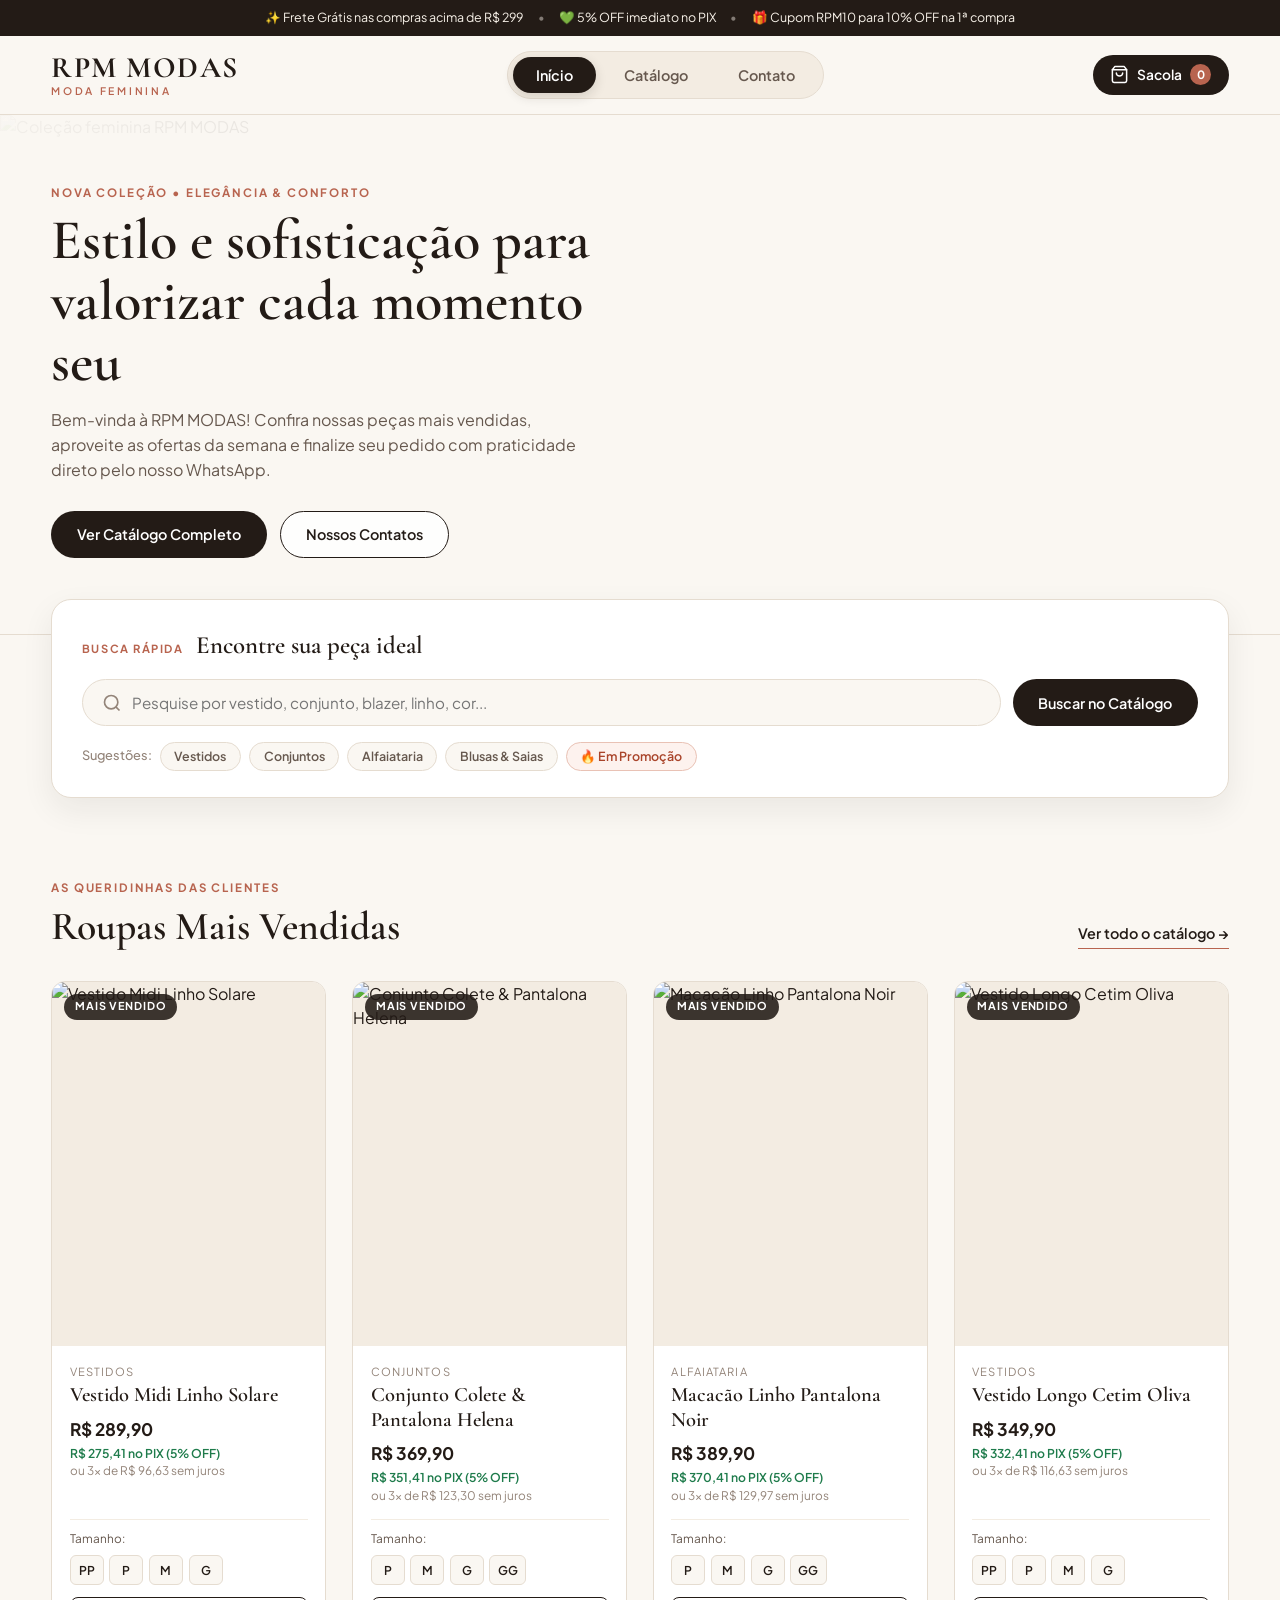
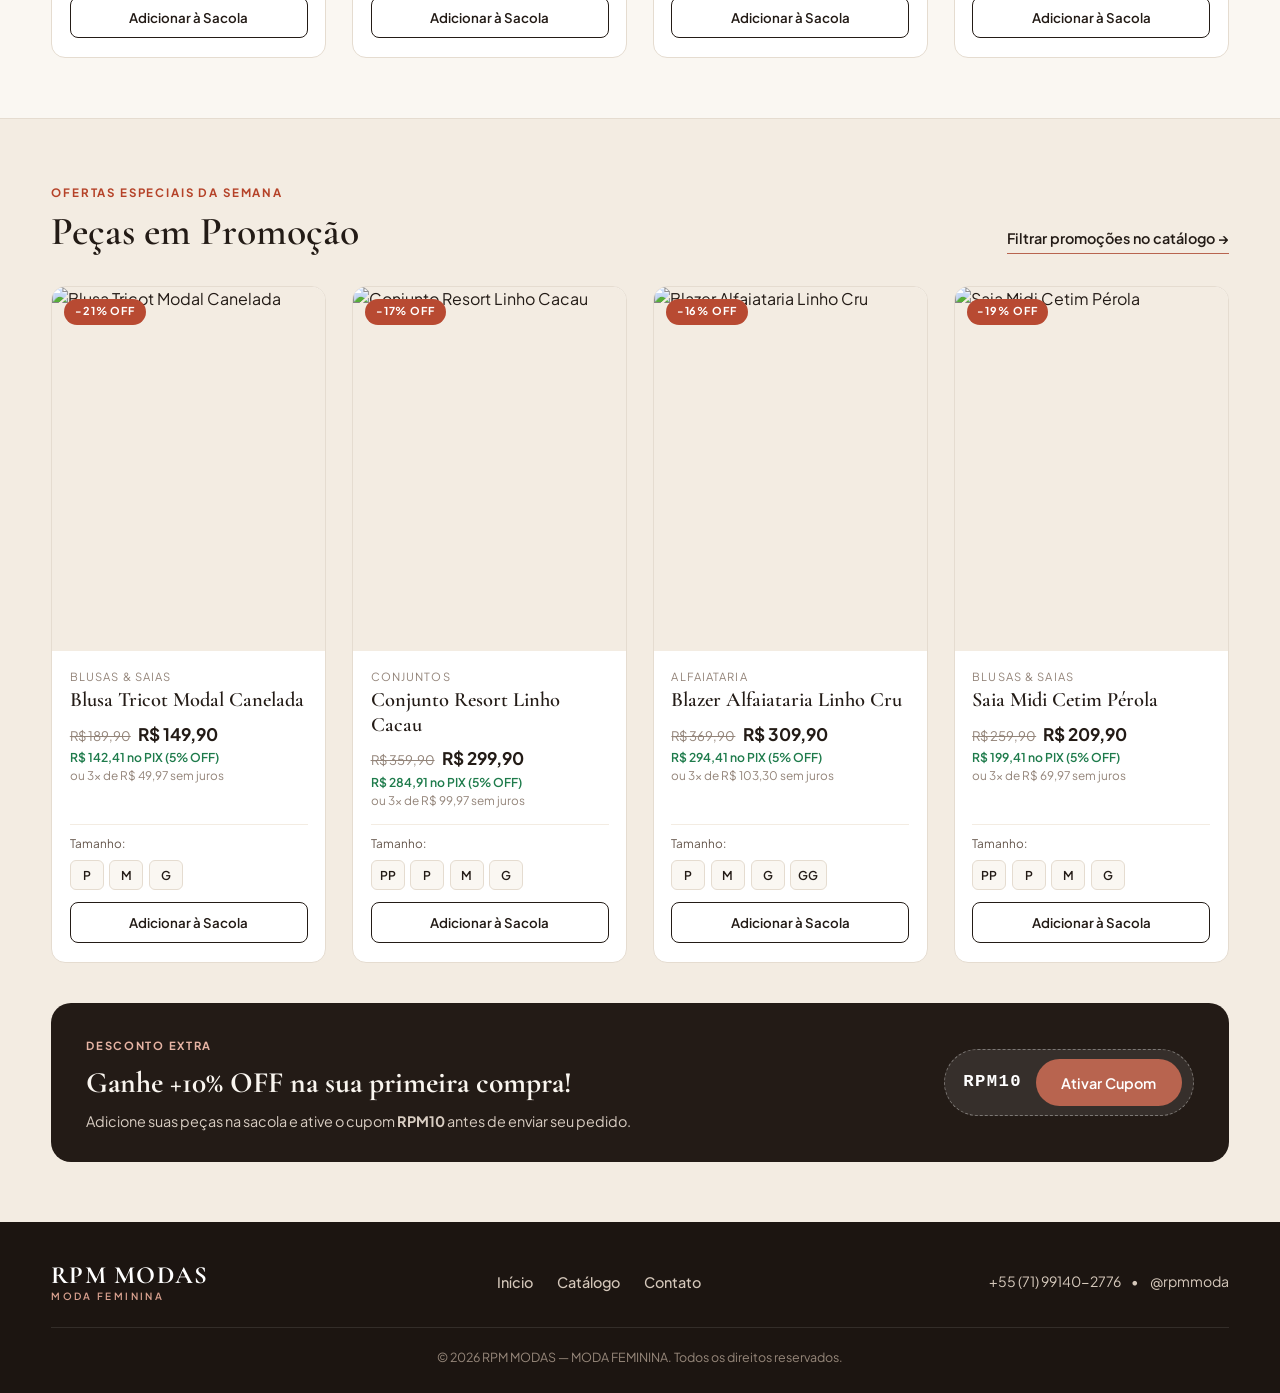
==== commit 4634d92e: "Add files via upload" ====
--- a/index.html
+++ b/index.html
@@ -315,12 +315,12 @@
             </div>
             <span class="channel-tag">ATENDIMENTO RÁPIDO E PEDIDOS</span>
             <h2>WhatsApp Oficial</h2>
-            <p class="channel-highlight" id="contato-numero-wa">(71) 99999-9999</p>
+            <p class="channel-highlight" id="contato-numero-wa">+55 (71) 99140-2776</p>
             <p class="channel-desc">
               Tire dúvidas sobre tamanhos, tecidos, formas de pagamento, frete ou feche seu pedido diretamente com nossa equipe.
             </p>
             <div class="channel-actions">
-              <a href="#" target="_blank" rel="noopener" class="btn btn-whatsapp btn-block" id="link-card-whatsapp">
+              <a href="https://wa.me/5571991402776" target="_blank" rel="noopener" class="btn btn-whatsapp btn-block" id="link-card-whatsapp">
                 Chamar no WhatsApp Agora
               </a>
               <button type="button" class="btn btn-outline btn-block" id="btn-copiar-wa">
@@ -340,12 +340,12 @@
             </div>
             <span class="channel-tag">PROVADORES, LOOKS E NOVIDADES</span>
             <h2>Nosso Instagram</h2>
-            <p class="channel-highlight" id="contato-arroba-insta">@rpmmodas</p>
+            <p class="channel-highlight" id="contato-arroba-insta">@rpmmoda</p>
             <p class="channel-desc">
               Siga a <strong>RPM MODAS</strong> no Instagram para acompanhar lançamentos em primeira mão, vídeos no corpo e promoções relâmpago nos Stories!
             </p>
             <div class="channel-actions">
-              <a href="https://instagram.com/rpmmodas" target="_blank" rel="noopener" class="btn btn-insta btn-block" id="link-card-instagram">
+              <a href="https://instagram.com/rpmmoda" target="_blank" rel="noopener" class="btn btn-insta btn-block" id="link-card-instagram">
                 Seguir no Instagram
               </a>
               <button type="button" class="btn btn-outline btn-block" id="btn-copiar-insta">
@@ -425,9 +425,9 @@
       </div>
 
       <div class="footer-social-quick">
-        <span id="footer-whatsapp">(71) 99999-9999</span>
+        <span id="footer-whatsapp">+55 (71) 99140-2776</span>
         <span>•</span>
-        <a href="https://instagram.com/rpmmodas" target="_blank" rel="noopener" id="footer-instagram">@rpmmodas</a>
+        <a href="https://instagram.com/rpmmoda" target="_blank" rel="noopener" id="footer-instagram">@rpmmoda</a>
       </div>
     </div>
 
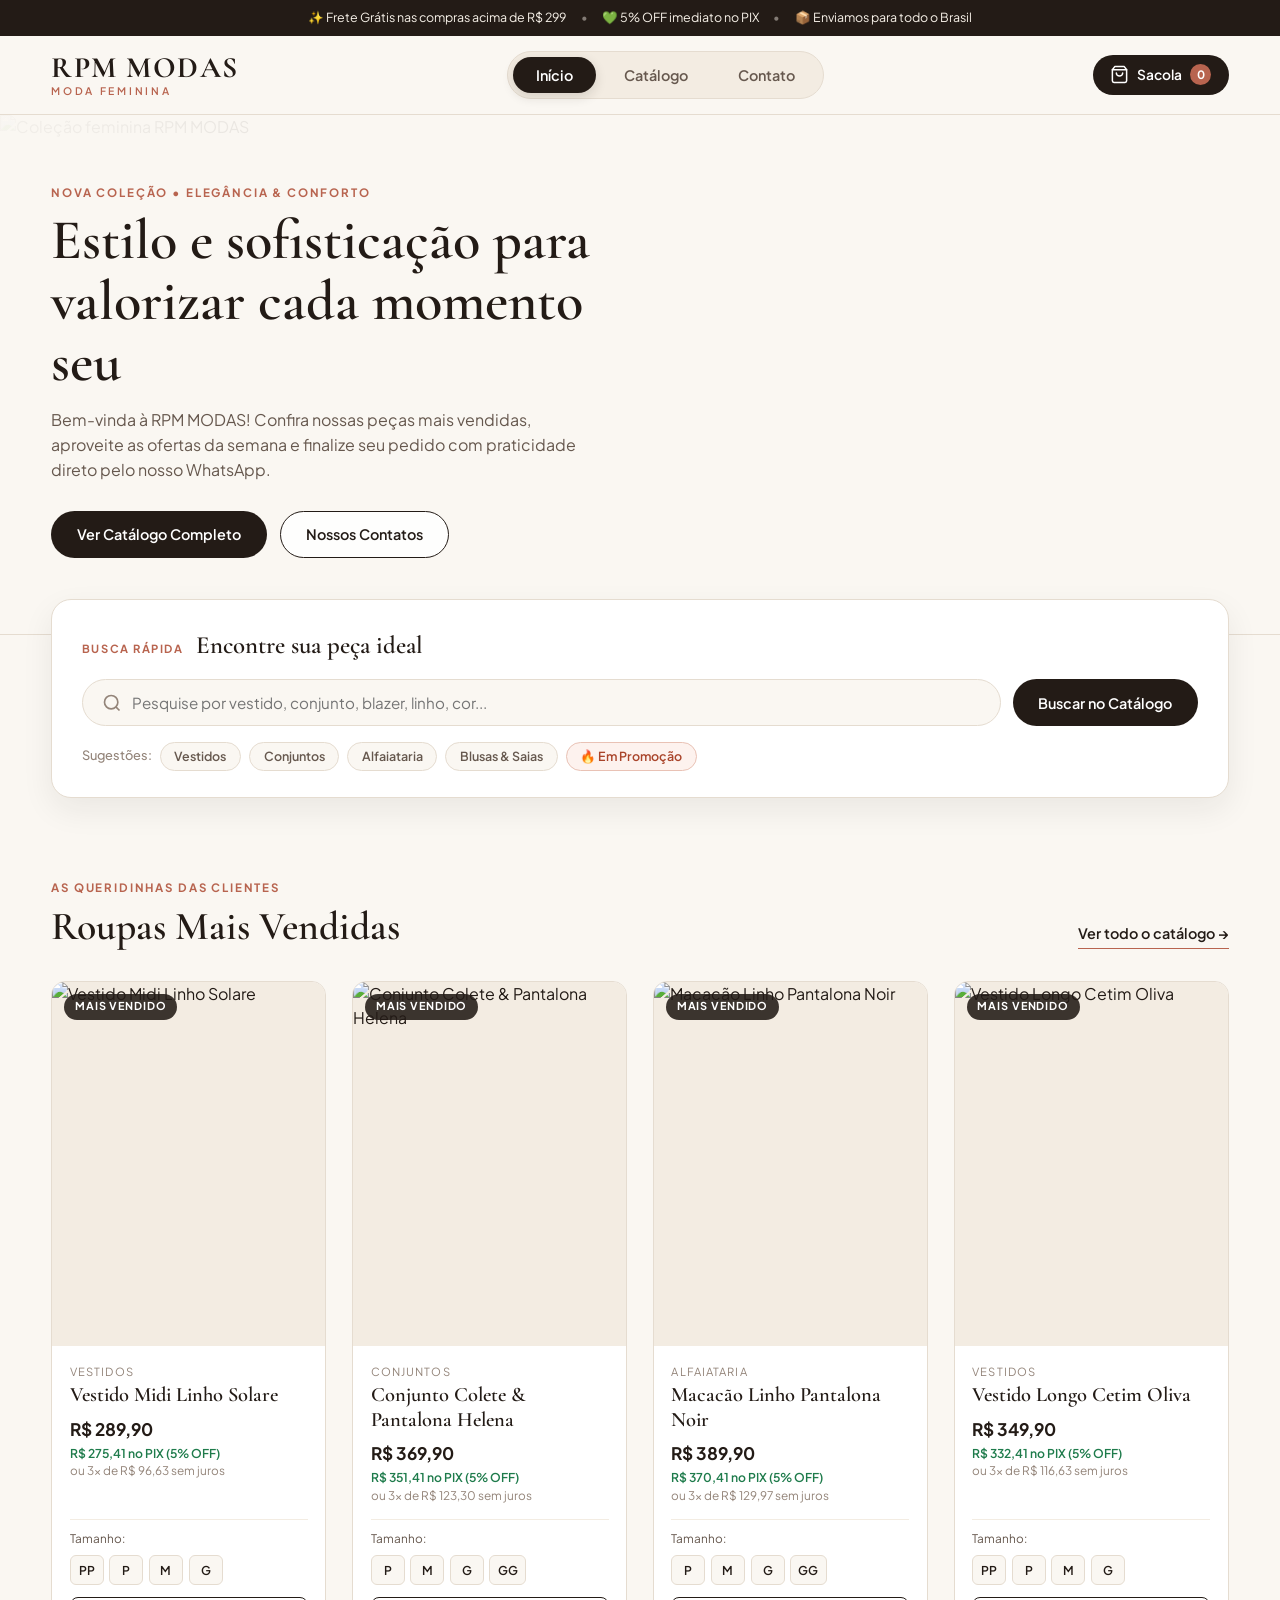
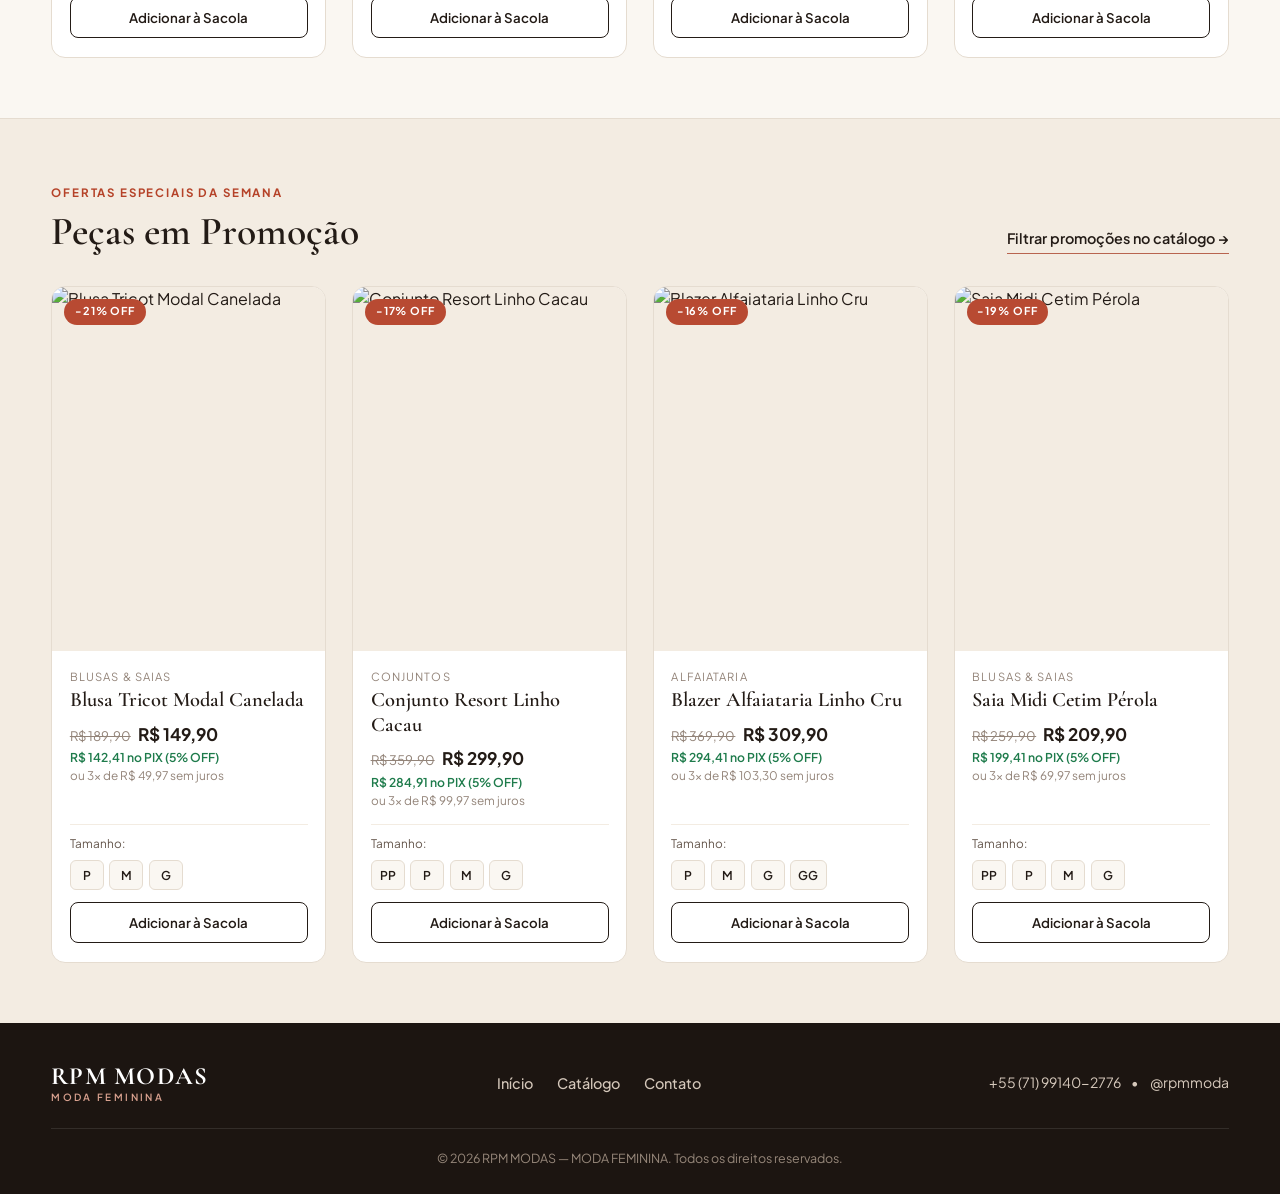
==== commit fa6bc70b: "Add files via upload" ====
--- a/index.html
+++ b/index.html
@@ -21,7 +21,7 @@
       <span class="topbar-sep">•</span>
       <span>💚 5% OFF imediato no PIX</span>
       <span class="topbar-sep">•</span>
-      <span>🎁 Cupom <strong>RPM10</strong> na 1ª compra</span>
+      <span>📦 Enviamos para todo o Brasil</span>
     </div>
   </div>
 
@@ -171,19 +171,6 @@
 
           <div class="products-grid" id="grade-promocoes">
             <!-- Preenchido via JS -->
-          </div>
-
-          <!-- Faixa de Cupom Extra -->
-          <div class="promo-banner-strip">
-            <div>
-              <span class="promo-strip-tag">DESCONTO EXTRA</span>
-              <h3>Ganhe +10% OFF na sua primeira compra!</h3>
-              <p>Adicione suas peças na sacola e ative o cupom <strong>RPM10</strong> antes de enviar seu pedido.</p>
-            </div>
-            <div class="promo-strip-actions">
-              <code id="codigo-cupom-destaque">RPM10</code>
-              <button type="button" class="btn btn-primary" id="btn-ativar-cupom-home">Ativar Cupom</button>
-            </div>
           </div>
         </div>
       </div>
@@ -483,15 +470,6 @@
       <div id="sacola-conteudo-cheio" class="hidden">
         <ul class="cart-items-list" id="lista-itens-sacola"></ul>
 
-        <div class="cart-coupon-box">
-          <label for="input-cupom">Cupom de desconto</label>
-          <div class="coupon-row">
-            <input type="text" id="input-cupom" placeholder="Ex: RPM10" />
-            <button type="button" class="btn btn-small" id="btn-aplicar-cupom">Aplicar</button>
-          </div>
-          <small class="coupon-feedback hidden" id="feedback-cupom"></small>
-        </div>
-
         <div class="checkout-form-box">
           <h4>Dados para enviar no WhatsApp</h4>
 
@@ -535,10 +513,6 @@
         <div class="summary-row">
           <span>Subtotal</span>
           <span id="resumo-subtotal">R$ 0,00</span>
-        </div>
-        <div class="summary-row discount-row hidden" id="linha-desconto-cupom">
-          <span id="label-desconto-cupom">Cupom</span>
-          <span id="valor-desconto-cupom">- R$ 0,00</span>
         </div>
         <div class="summary-row discount-row hidden" id="linha-desconto-pix">
           <span>Desconto PIX (5%)</span>
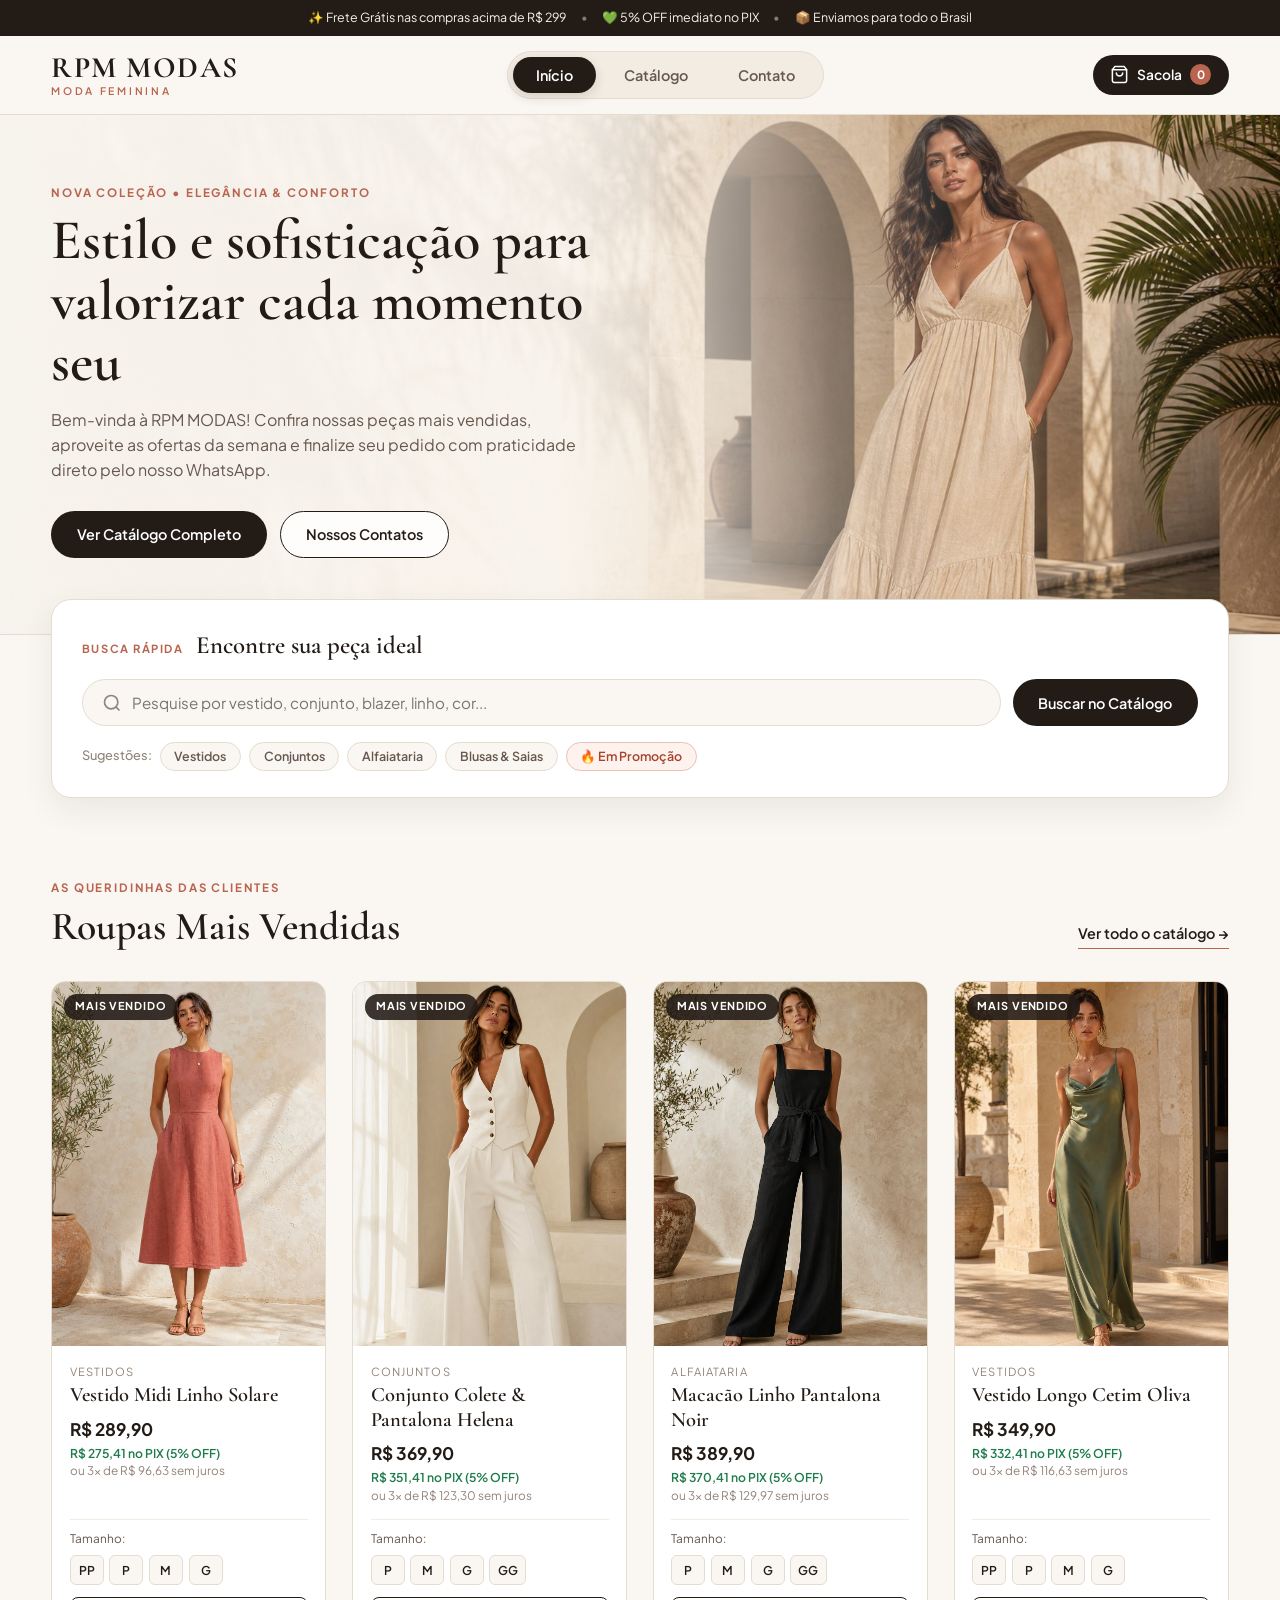
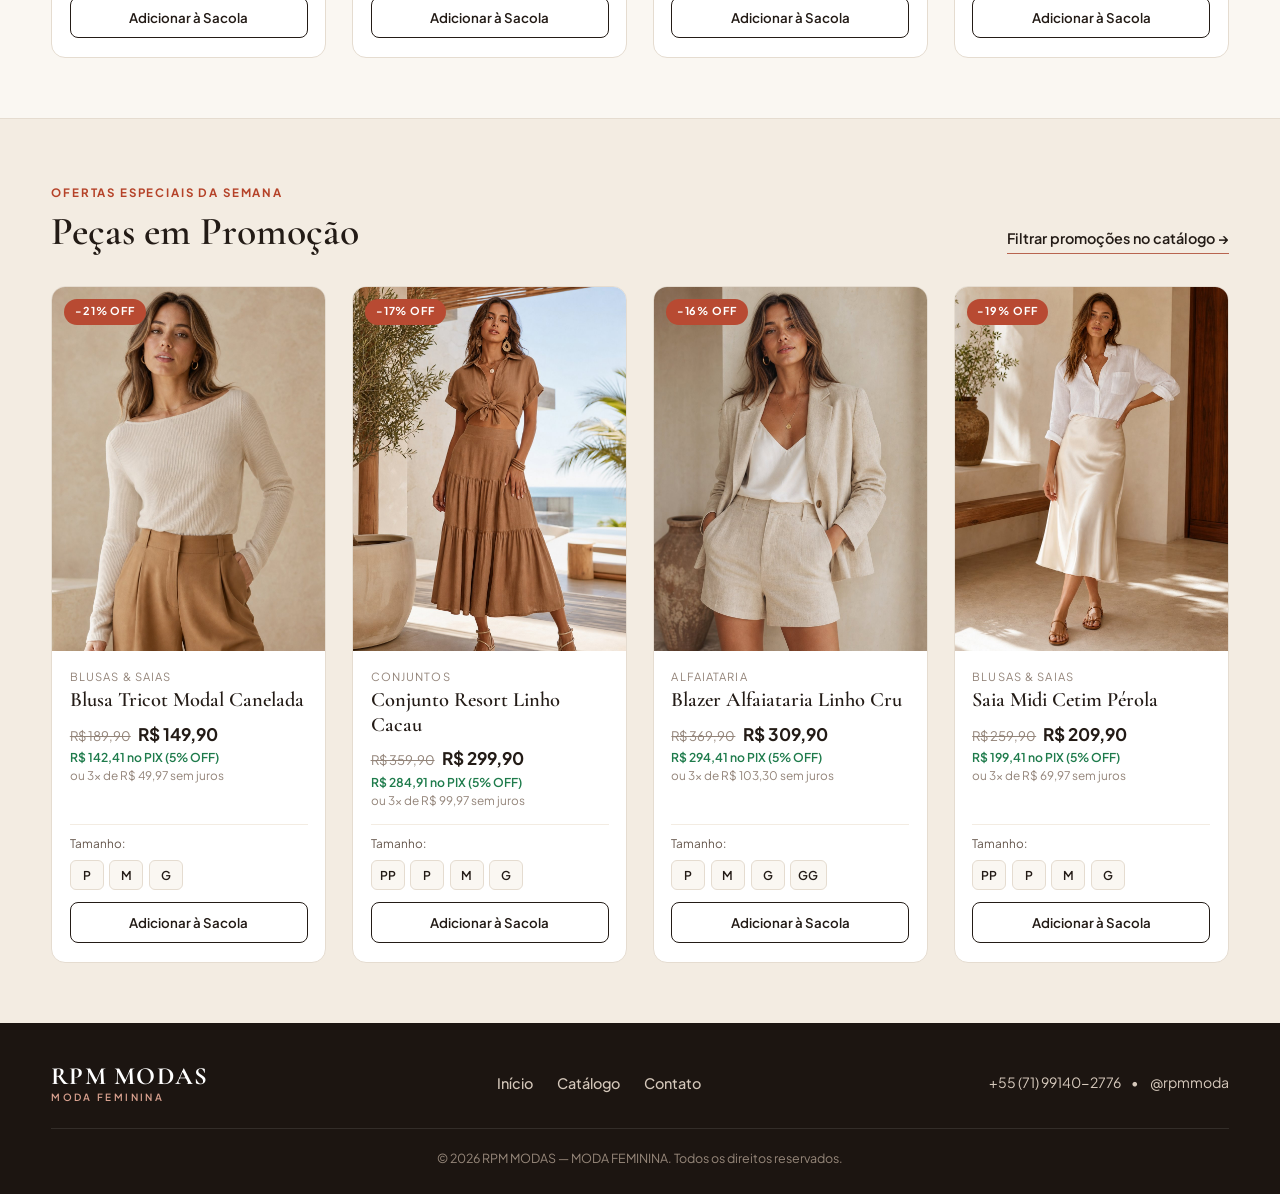
==== commit 3e73f885: "Add files via upload" ====
--- a/index.html
+++ b/index.html
@@ -72,7 +72,7 @@
       <!-- APRESENTAÇÃO DA LOJA -->
       <div class="hero-section">
         <div class="hero-media">
-          <img src="imagens/hero-colecao.jpg" alt="Coleção feminina RPM MODAS" class="hero-img" />
+          <img src="hero-colecao.jpg" alt="Coleção feminina RPM MODAS" class="hero-img" />
           <div class="hero-gradient"></div>
         </div>
 
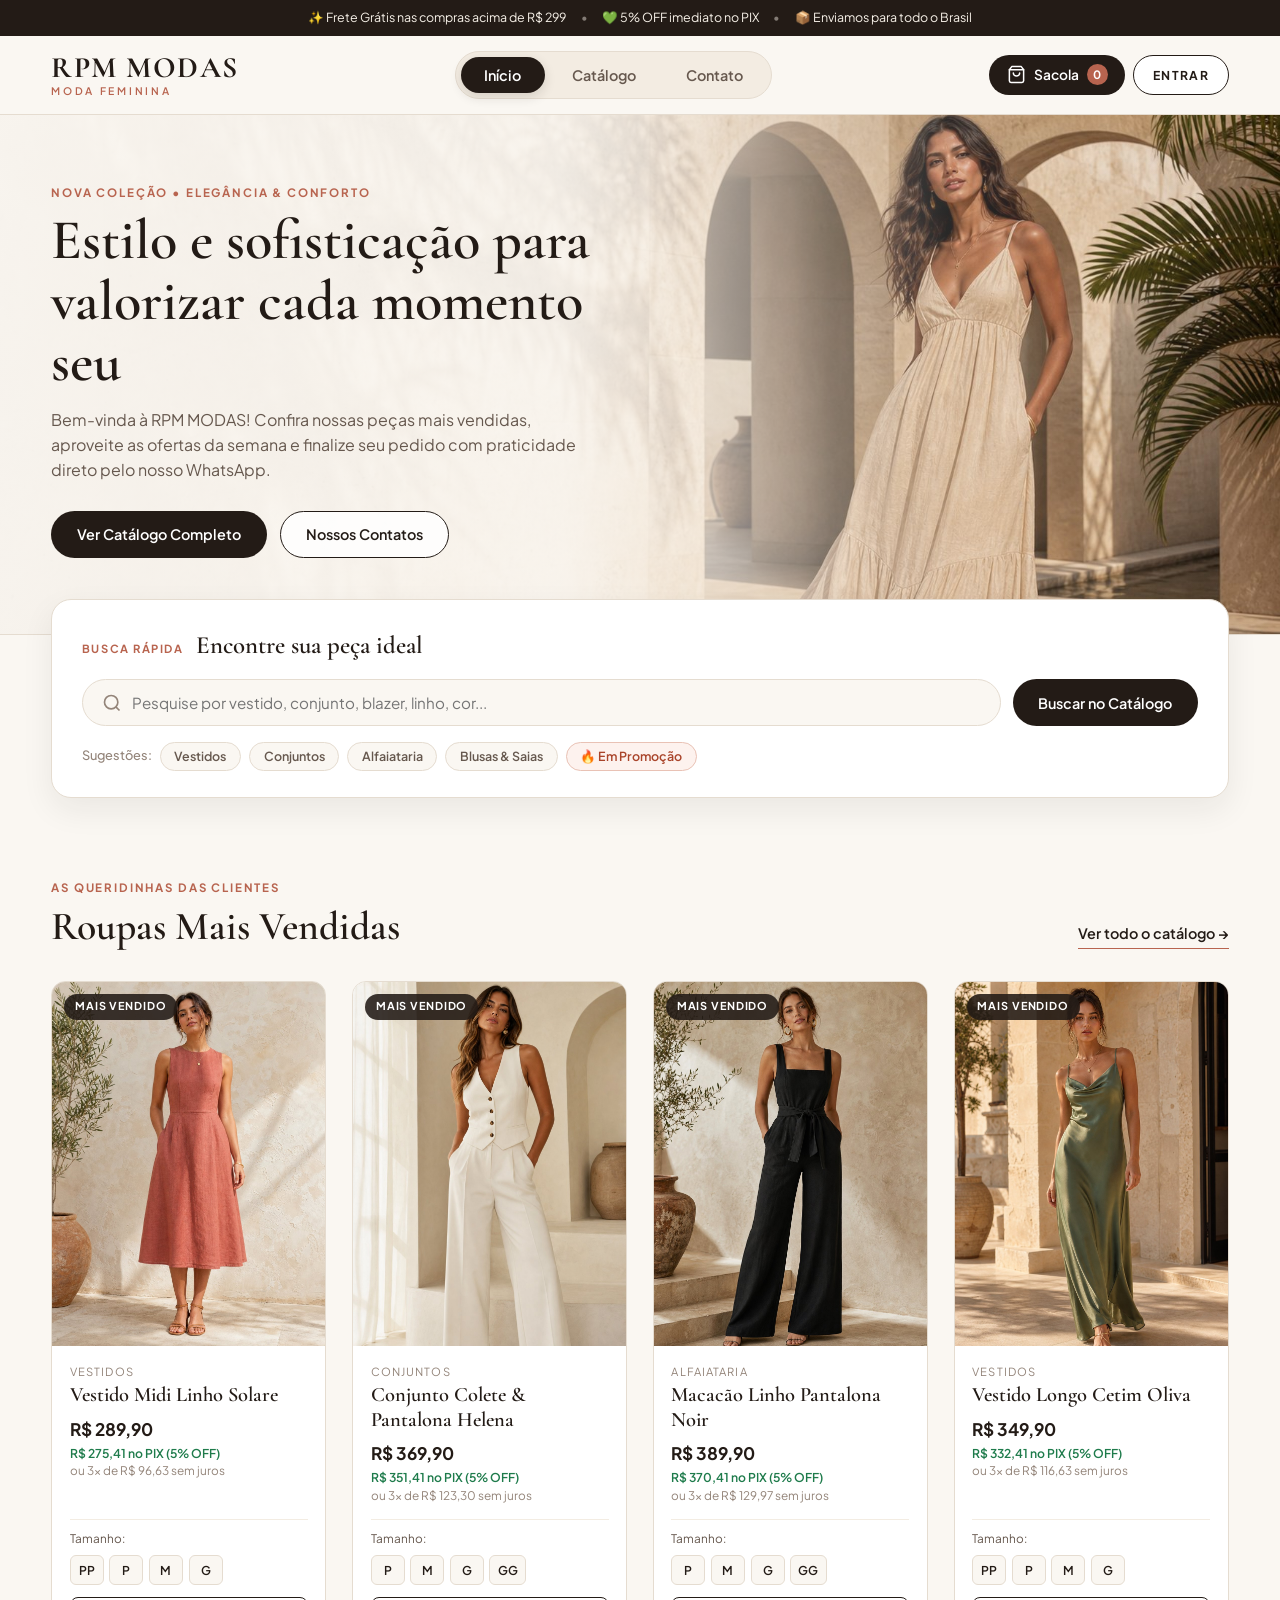
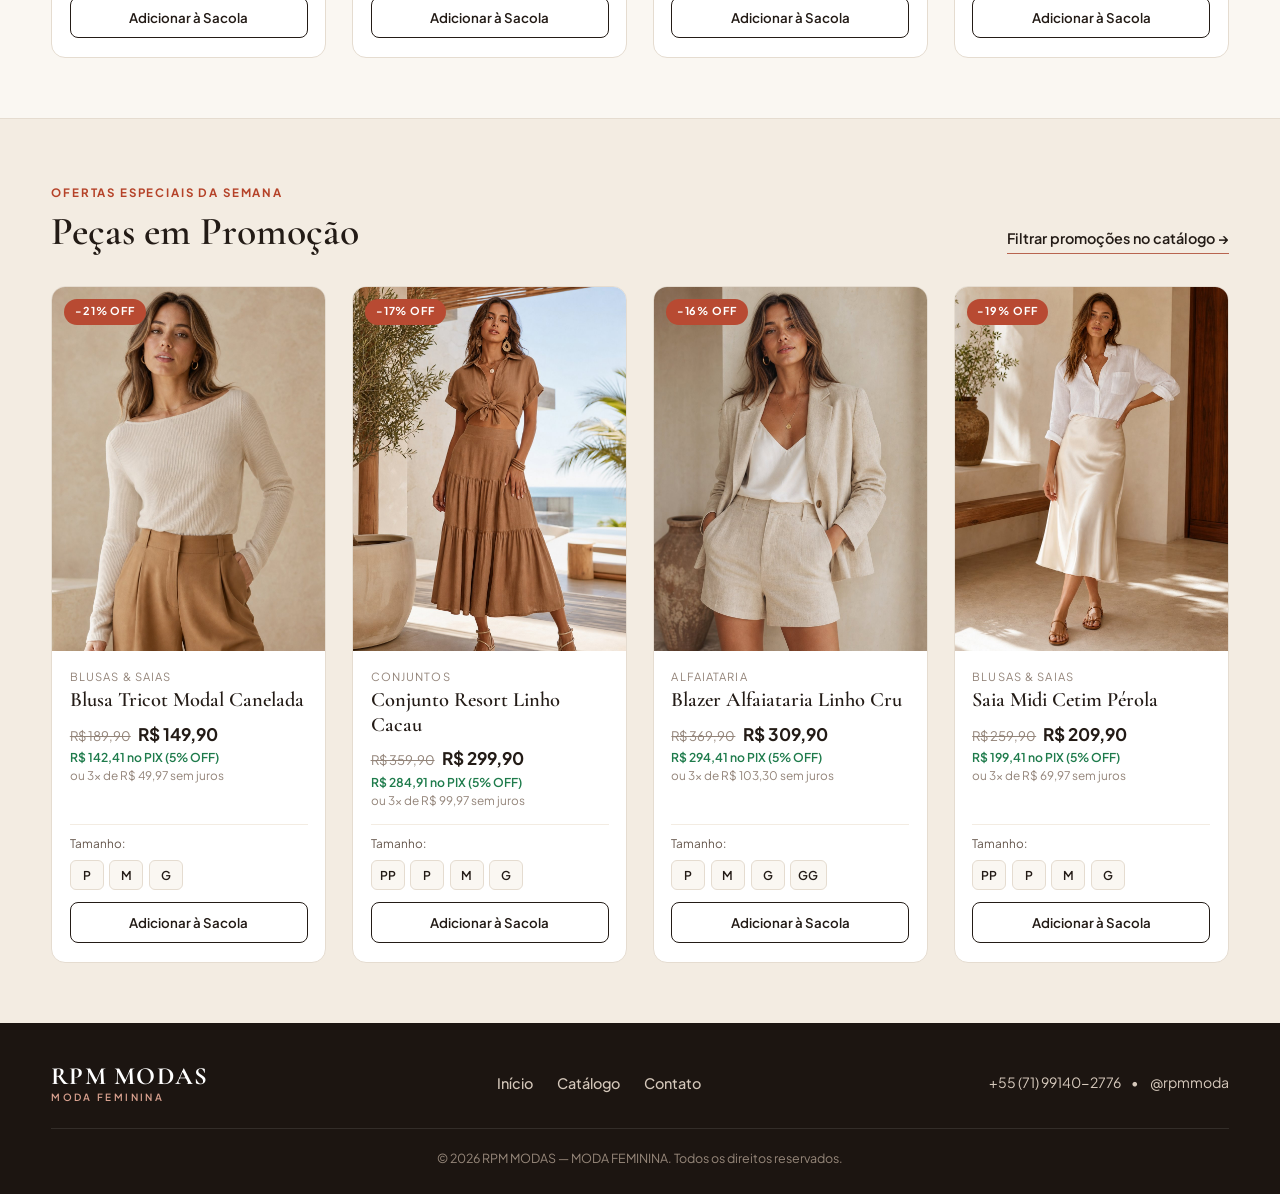
==== commit a8338c2f: "Add files via upload" ====
--- a/index.html
+++ b/index.html
@@ -49,7 +49,7 @@
         <button type="button" class="tab-nav-btn" data-aba-link="contato">Contato</button>
       </nav>
 
-      <!-- SACOLA DE COMPRAS -->
+      <!-- SACOLA DE COMPRAS E AUTENTICAÇÃO -->
       <div class="header-actions">
         <button type="button" class="bag-trigger" id="btn-abrir-sacola" aria-label="Abrir sacola de compras">
           <svg width="19" height="19" viewBox="0 0 24 24" fill="none" stroke="currentColor" stroke-width="1.9" stroke-linecap="round" stroke-linejoin="round">
@@ -60,6 +60,55 @@
           <span class="bag-label">Sacola</span>
           <span class="badge" id="badge-sacola">0</span>
         </button>
+
+        <!-- Botão ENTRAR (exibido quando não autenticado) -->
+        <button type="button" class="btn-header-entrar" id="btn-header-entrar" aria-haspopup="dialog" aria-controls="modal-login">
+          ENTRAR
+        </button>
+
+        <!-- Identificação do Cliente Conectado (exibida quando autenticado) -->
+        <div class="auth-user-container hidden" id="auth-user-container">
+          <button
+            type="button"
+            class="auth-user-trigger"
+            id="btn-auth-user-trigger"
+            aria-haspopup="menu"
+            aria-expanded="false"
+            title="Minha conta"
+          >
+            <span class="auth-avatar-frame">
+              <img
+                id="auth-user-avatar"
+                class="auth-user-avatar hidden"
+                src=""
+                alt="Foto do perfil"
+                referrerpolicy="no-referrer"
+              />
+              <span id="auth-user-initial" class="auth-user-initial">R</span>
+            </span>
+            <span class="auth-user-short-name" id="auth-user-short-name">Cliente</span>
+            <svg class="auth-chevron" width="14" height="14" viewBox="0 0 24 24" fill="none" stroke="currentColor" stroke-width="2" stroke-linecap="round" stroke-linejoin="round">
+              <polyline points="6 9 12 15 18 9"></polyline>
+            </svg>
+          </button>
+
+          <!-- Menu da conta com opção de sair -->
+          <div class="auth-user-dropdown hidden" id="auth-user-dropdown" role="menu" aria-label="Menu da conta">
+            <div class="auth-dropdown-header">
+              <strong id="auth-menu-full-name">Cliente</strong>
+              <span id="auth-menu-email"></span>
+              <span class="auth-admin-badge hidden" id="auth-admin-badge">Conta Administradora</span>
+            </div>
+            <button type="button" class="auth-logout-btn" id="btn-auth-logout" role="menuitem">
+              <svg width="16" height="16" viewBox="0 0 24 24" fill="none" stroke="currentColor" stroke-width="1.9" stroke-linecap="round" stroke-linejoin="round">
+                <path d="M9 21H5a2 2 0 0 1-2-2V5a2 2 0 0 1 2-2h4"></path>
+                <polyline points="16 17 21 12 16 7"></polyline>
+                <line x1="21" y1="12" x2="9" y2="12"></line>
+              </svg>
+              Sair da conta
+            </button>
+          </div>
+        </div>
       </div>
     </div>
   </header>
@@ -596,9 +645,68 @@
     </div>
   </div>
 
+  <!-- POP-UP DE LOGIN EXCLUSIVO GOOGLE -->
+  <div
+    class="login-modal-overlay hidden"
+    id="modal-login"
+    role="dialog"
+    aria-modal="true"
+    aria-labelledby="titulo-modal-login"
+    aria-describedby="desc-modal-login"
+  >
+    <div class="login-modal-card">
+      <button
+        type="button"
+        class="modal-close login-modal-close"
+        id="btn-fechar-login"
+        aria-label="Fechar janela de login"
+      >
+        ✕
+      </button>
+
+      <div class="login-brand-seal">
+        <span class="login-brand-title">RPM MODAS</span>
+        <span class="login-brand-sub">MODA FEMININA</span>
+      </div>
+
+      <h3 id="titulo-modal-login">Bem-vinda à RPM MODAS</h3>
+      <p class="login-modal-text" id="desc-modal-login">
+        Entre na sua conta para aproveitar sua experiência na nossa loja.
+      </p>
+
+      <div class="login-erro-box hidden" id="login-erro-box" role="alert"></div>
+
+      <button type="button" class="btn-google-oauth" id="btn-continuar-google">
+        <!-- Ícone oficial colorido do Google -->
+        <svg
+          id="icone-oficial-google"
+          class="google-g-icon"
+          width="20"
+          height="20"
+          viewBox="0 0 48 48"
+          aria-hidden="true"
+        >
+          <path fill="#EA4335" d="M24 9.5c3.54 0 6.71 1.22 9.21 3.6l6.85-6.85C35.9 2.38 30.47 0 24 0 14.62 0 6.51 5.38 2.56 13.22l7.98 6.19C12.43 13.72 17.74 9.5 24 9.5z" />
+          <path fill="#4285F4" d="M46.98 24.55c0-1.57-.15-3.09-.38-4.55H24v9.02h12.94c-.58 2.96-2.26 5.48-4.78 7.18l7.73 6c4.51-4.18 7.09-10.36 7.09-17.65z" />
+          <path fill="#FBBC05" d="M10.53 28.59c-.48-1.45-.76-2.99-.76-4.59s.27-3.14.76-4.59l-7.98-6.19C.92 16.46 0 20.12 0 24c0 3.88.92 7.54 2.56 10.78l7.97-6.19z" />
+          <path fill="#34A853" d="M24 48c6.48 0 11.93-2.13 15.89-5.81l-7.73-6c-2.15 1.45-4.92 2.3-8.16 2.3-6.26 0-11.57-4.22-13.47-9.91l-7.98 6.19C6.51 42.62 14.62 48 24 48z" />
+        </svg>
+
+        <!-- Indicador de carregamento -->
+        <span class="login-spinner hidden" id="login-google-spinner" aria-hidden="true"></span>
+
+        <span id="texto-btn-google">Continuar com Google</span>
+      </button>
+    </div>
+  </div>
+
   <!-- TOAST -->
   <div class="toast hidden" id="toast" role="status" aria-live="polite"></div>
 
+  <!-- BIBLIOTECA SUPABASE + MÓDULOS DE AUTENTICAÇÃO E LOJA -->
+  <script src="https://cdn.jsdelivr.net/npm/@supabase/supabase-js@2"></script>
+  <script src="supabase-config.js"></script>
+  <script src="auth.js"></script>
   <script src="dados-loja.js"></script>
   <script src="app.js"></script>
 </body>
--- a/style.css
+++ b/style.css
@@ -1903,3 +1903,346 @@
     align-items: flex-start;
   }
 }
+
+/* ==========================================================================
+   AUTENTICAÇÃO SUPABASE & POP-UP DE LOGIN GOOGLE (RPM MODAS)
+   ========================================================================== */
+.btn-header-entrar {
+  display: inline-flex;
+  align-items: center;
+  justify-content: center;
+  height: 40px;
+  padding: 0 1.15rem;
+  border-radius: 999px;
+  border: 1.5px solid var(--ink);
+  background-color: var(--surface);
+  color: var(--ink);
+  font-size: 0.76rem;
+  font-weight: 700;
+  letter-spacing: 0.12em;
+  text-transform: uppercase;
+  cursor: pointer;
+  transition: all 0.2s ease;
+  white-space: nowrap;
+}
+
+.btn-header-entrar:hover {
+  background-color: var(--ink);
+  color: #ffffff;
+  transform: translateY(-1px);
+}
+
+/* Identificação do cliente conectado no cabeçalho */
+.auth-user-container {
+  position: relative;
+}
+
+.auth-user-trigger {
+  display: inline-flex;
+  align-items: center;
+  gap: 0.5rem;
+  height: 40px;
+  padding: 0.25rem 0.75rem 0.25rem 0.3rem;
+  border-radius: 999px;
+  border: 1px solid var(--border);
+  background-color: var(--surface);
+  color: var(--ink);
+  cursor: pointer;
+  transition: border-color 0.2s ease, box-shadow 0.2s ease;
+  max-width: 190px;
+}
+
+.auth-user-trigger:hover {
+  border-color: var(--ink);
+  box-shadow: 0 4px 12px rgba(35, 27, 22, 0.08);
+}
+
+.auth-avatar-frame {
+  width: 30px;
+  height: 30px;
+  border-radius: 50%;
+  overflow: hidden;
+  background-color: var(--surface-soft);
+  border: 1px solid var(--border);
+  display: inline-flex;
+  align-items: center;
+  justify-content: center;
+  flex-shrink: 0;
+}
+
+.auth-user-avatar {
+  width: 100%;
+  height: 100%;
+  object-fit: cover;
+}
+
+.auth-user-initial {
+  font-family: var(--font-serif);
+  font-size: 0.98rem;
+  font-weight: 700;
+  color: var(--ink);
+}
+
+.auth-user-short-name {
+  font-size: 0.84rem;
+  font-weight: 600;
+  color: var(--ink);
+  overflow: hidden;
+  text-overflow: ellipsis;
+  white-space: nowrap;
+}
+
+.auth-chevron {
+  color: var(--ink-muted);
+  flex-shrink: 0;
+}
+
+/* Dropdown da conta */
+.auth-user-dropdown {
+  position: absolute;
+  top: calc(100% + 8px);
+  right: 0;
+  z-index: 65;
+  width: 245px;
+  background-color: var(--surface);
+  border: 1px solid var(--border);
+  border-radius: var(--radius-md);
+  box-shadow: var(--shadow-modal);
+  padding: 0.9rem;
+  animation: fadePage 0.18s ease;
+}
+
+.auth-dropdown-header {
+  padding-bottom: 0.75rem;
+  margin-bottom: 0.65rem;
+  border-bottom: 1px solid var(--surface-soft);
+  display: flex;
+  flex-direction: column;
+  gap: 0.15rem;
+}
+
+.auth-dropdown-header strong {
+  font-size: 0.9rem;
+  color: var(--ink);
+  word-break: break-word;
+}
+
+.auth-dropdown-header span {
+  font-size: 0.76rem;
+  color: var(--ink-muted);
+  word-break: break-all;
+}
+
+.auth-admin-badge {
+  display: inline-block;
+  align-self: flex-start;
+  margin-top: 0.35rem;
+  padding: 0.2rem 0.55rem;
+  border-radius: 999px;
+  background-color: var(--surface-soft);
+  border: 1px solid var(--border);
+  color: var(--accent-dark) !important;
+  font-size: 0.68rem !important;
+  font-weight: 700;
+  letter-spacing: 0.06em;
+  text-transform: uppercase;
+}
+
+.auth-logout-btn {
+  width: 100%;
+  display: flex;
+  align-items: center;
+  gap: 0.55rem;
+  padding: 0.6rem 0.7rem;
+  border-radius: var(--radius-sm);
+  border: none;
+  background-color: transparent;
+  color: var(--ink);
+  font-size: 0.85rem;
+  font-weight: 600;
+  cursor: pointer;
+  transition: background-color 0.18s ease, color 0.18s ease;
+}
+
+.auth-logout-btn:hover {
+  background-color: #fdf2ee;
+  color: #a9442a;
+}
+
+/* Pop-up Centralizado de Login */
+.login-modal-overlay {
+  position: fixed;
+  inset: 0;
+  z-index: 90;
+  background-color: rgba(24, 18, 14, 0.58);
+  backdrop-filter: blur(5px);
+  display: flex;
+  align-items: center;
+  justify-content: center;
+  padding: 1rem;
+  animation: fadePage 0.2s ease;
+}
+
+.login-modal-card {
+  position: relative;
+  width: min(430px, 100%);
+  background-color: var(--bg);
+  border: 1px solid var(--border);
+  border-radius: var(--radius-lg);
+  box-shadow: var(--shadow-modal);
+  padding: 2.5rem 2.15rem 2.25rem;
+  text-align: center;
+}
+
+.login-modal-close {
+  background-color: var(--surface);
+  color: var(--ink);
+  transition: background-color 0.18s ease, border-color 0.18s ease;
+}
+
+.login-modal-close:hover {
+  border-color: var(--ink);
+  background-color: var(--surface-soft);
+}
+
+.login-brand-seal {
+  display: inline-flex;
+  flex-direction: column;
+  align-items: center;
+  margin-bottom: 1.15rem;
+  padding-bottom: 0.9rem;
+  border-bottom: 1px solid var(--border);
+  min-width: 150px;
+}
+
+.login-brand-title {
+  font-family: var(--font-serif);
+  font-size: 1.35rem;
+  font-weight: 700;
+  letter-spacing: 0.08em;
+  color: var(--ink);
+}
+
+.login-brand-sub {
+  font-size: 0.58rem;
+  font-weight: 700;
+  letter-spacing: 0.26em;
+  color: var(--accent);
+  margin-top: 2px;
+}
+
+.login-modal-card h3 {
+  font-family: var(--font-serif);
+  font-size: 2rem;
+  font-weight: 600;
+  line-height: 1.15;
+  color: var(--ink);
+  margin-bottom: 0.6rem;
+}
+
+.login-modal-text {
+  font-size: 0.92rem;
+  color: var(--ink-soft);
+  margin-bottom: 1.65rem;
+  line-height: 1.5;
+}
+
+.login-erro-box {
+  background-color: #fdf2ee;
+  border: 1px solid #e9c2b5;
+  color: #9c3820;
+  border-radius: var(--radius-sm);
+  padding: 0.7rem 0.9rem;
+  font-size: 0.82rem;
+  font-weight: 500;
+  margin-bottom: 1.15rem;
+  text-align: left;
+}
+
+.btn-google-oauth {
+  width: 100%;
+  display: inline-flex;
+  align-items: center;
+  justify-content: center;
+  gap: 0.75rem;
+  padding: 0.9rem 1.35rem;
+  border-radius: 999px;
+  border: 1.5px solid var(--border);
+  background-color: var(--surface);
+  color: var(--ink);
+  font-size: 0.92rem;
+  font-weight: 600;
+  cursor: pointer;
+  box-shadow: 0 4px 14px rgba(35, 27, 22, 0.06);
+  transition: all 0.2s ease;
+}
+
+.btn-google-oauth:hover:not(:disabled) {
+  border-color: var(--ink);
+  box-shadow: 0 6px 18px rgba(35, 27, 22, 0.11);
+  transform: translateY(-1px);
+}
+
+.btn-google-oauth:disabled {
+  opacity: 0.72;
+  cursor: wait;
+}
+
+.google-g-icon {
+  flex-shrink: 0;
+}
+
+.login-spinner {
+  width: 18px;
+  height: 18px;
+  border-radius: 50%;
+  border: 2.2px solid var(--border);
+  border-top-color: var(--ink);
+  animation: rpmSpin 0.7s linear infinite;
+  flex-shrink: 0;
+}
+
+@keyframes rpmSpin {
+  to {
+    transform: rotate(360deg);
+  }
+}
+
+@media (max-width: 520px) {
+  .header-inner {
+    gap: 0.4rem;
+  }
+  .brand-logo {
+    white-space: nowrap;
+  }
+  .brand-name {
+    font-size: 1.28rem;
+  }
+  .brand-sub {
+    font-size: 0.54rem;
+    letter-spacing: 0.2em;
+  }
+  .bag-trigger {
+    padding: 0.5rem 0.72rem;
+  }
+  .btn-header-entrar {
+    height: 35px;
+    padding: 0 0.78rem;
+    font-size: 0.7rem;
+    letter-spacing: 0.08em;
+  }
+  .auth-user-short-name {
+    display: none;
+  }
+  .auth-user-trigger {
+    padding: 0.2rem 0.5rem 0.2rem 0.22rem;
+    height: 36px;
+  }
+  .login-modal-card {
+    padding: 2.15rem 1.45rem 1.85rem;
+  }
+  .login-modal-card h3 {
+    font-size: 1.75rem;
+  }
+}
+
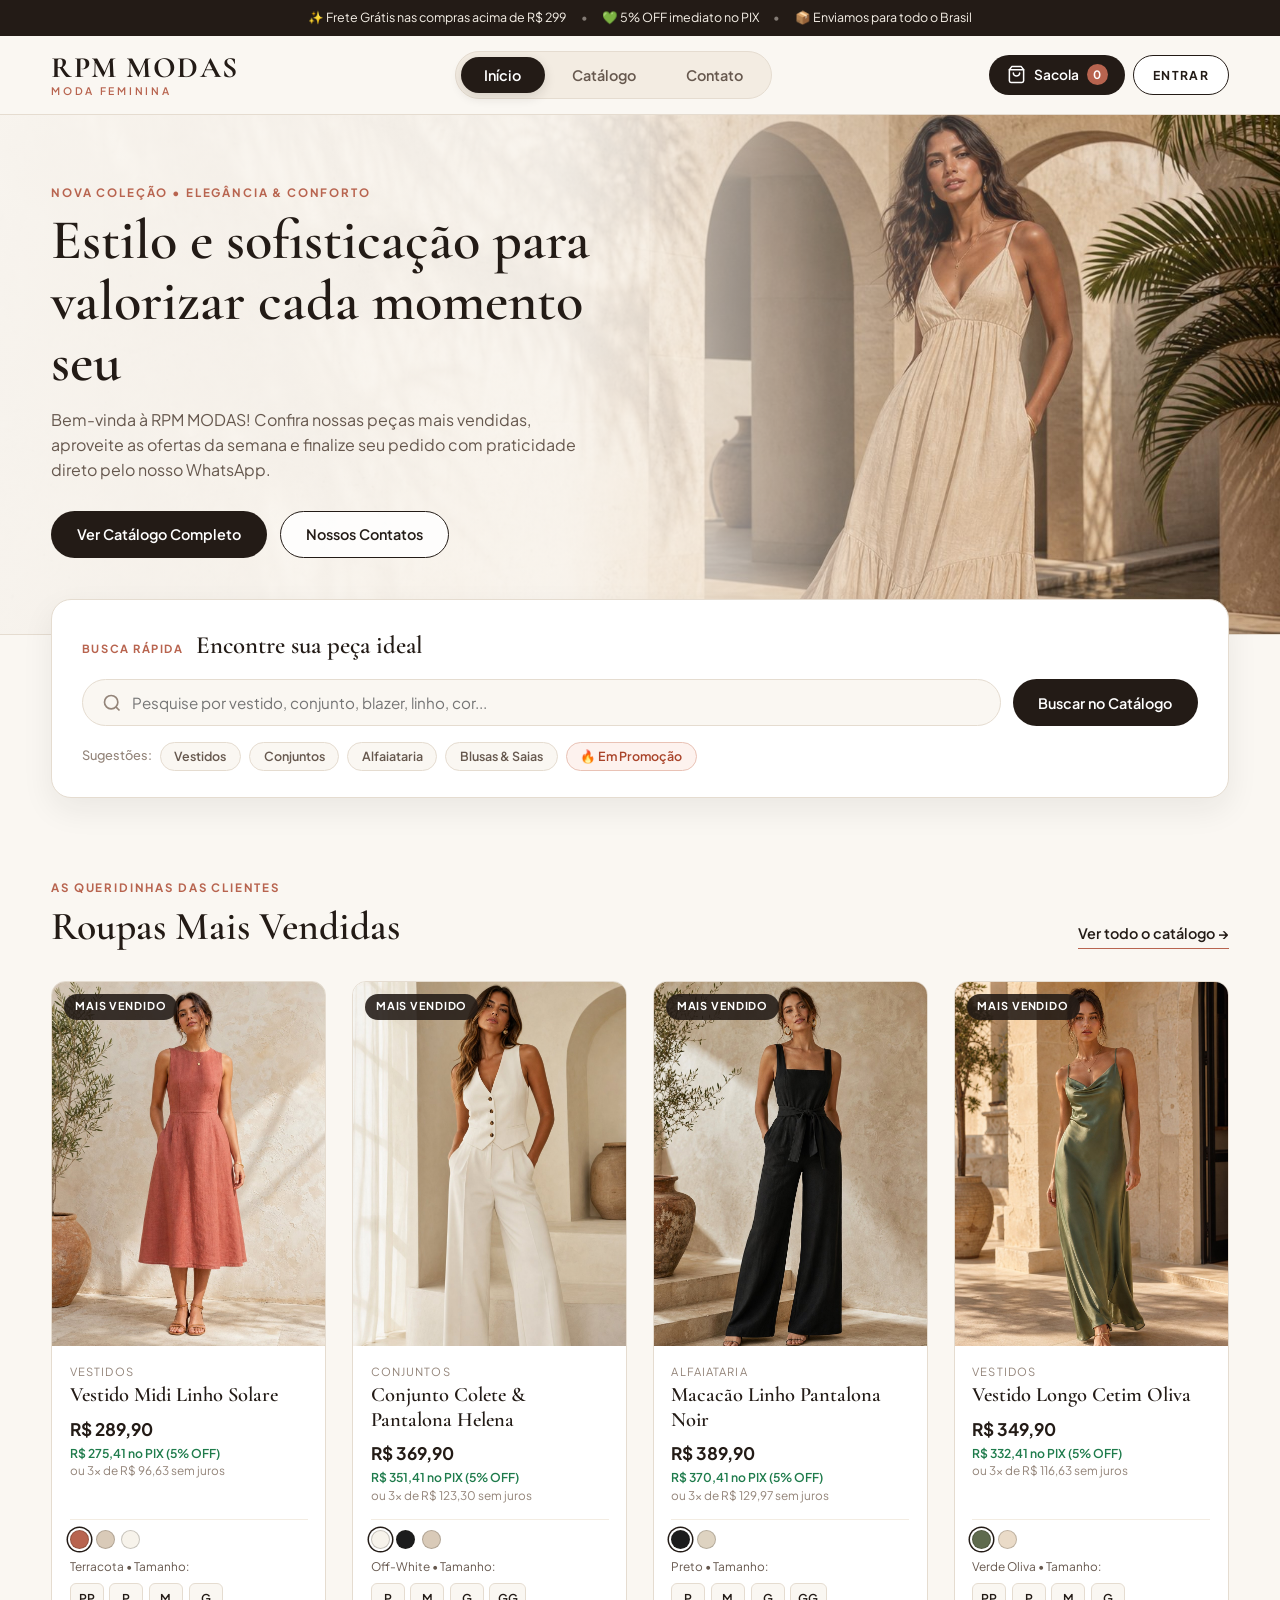
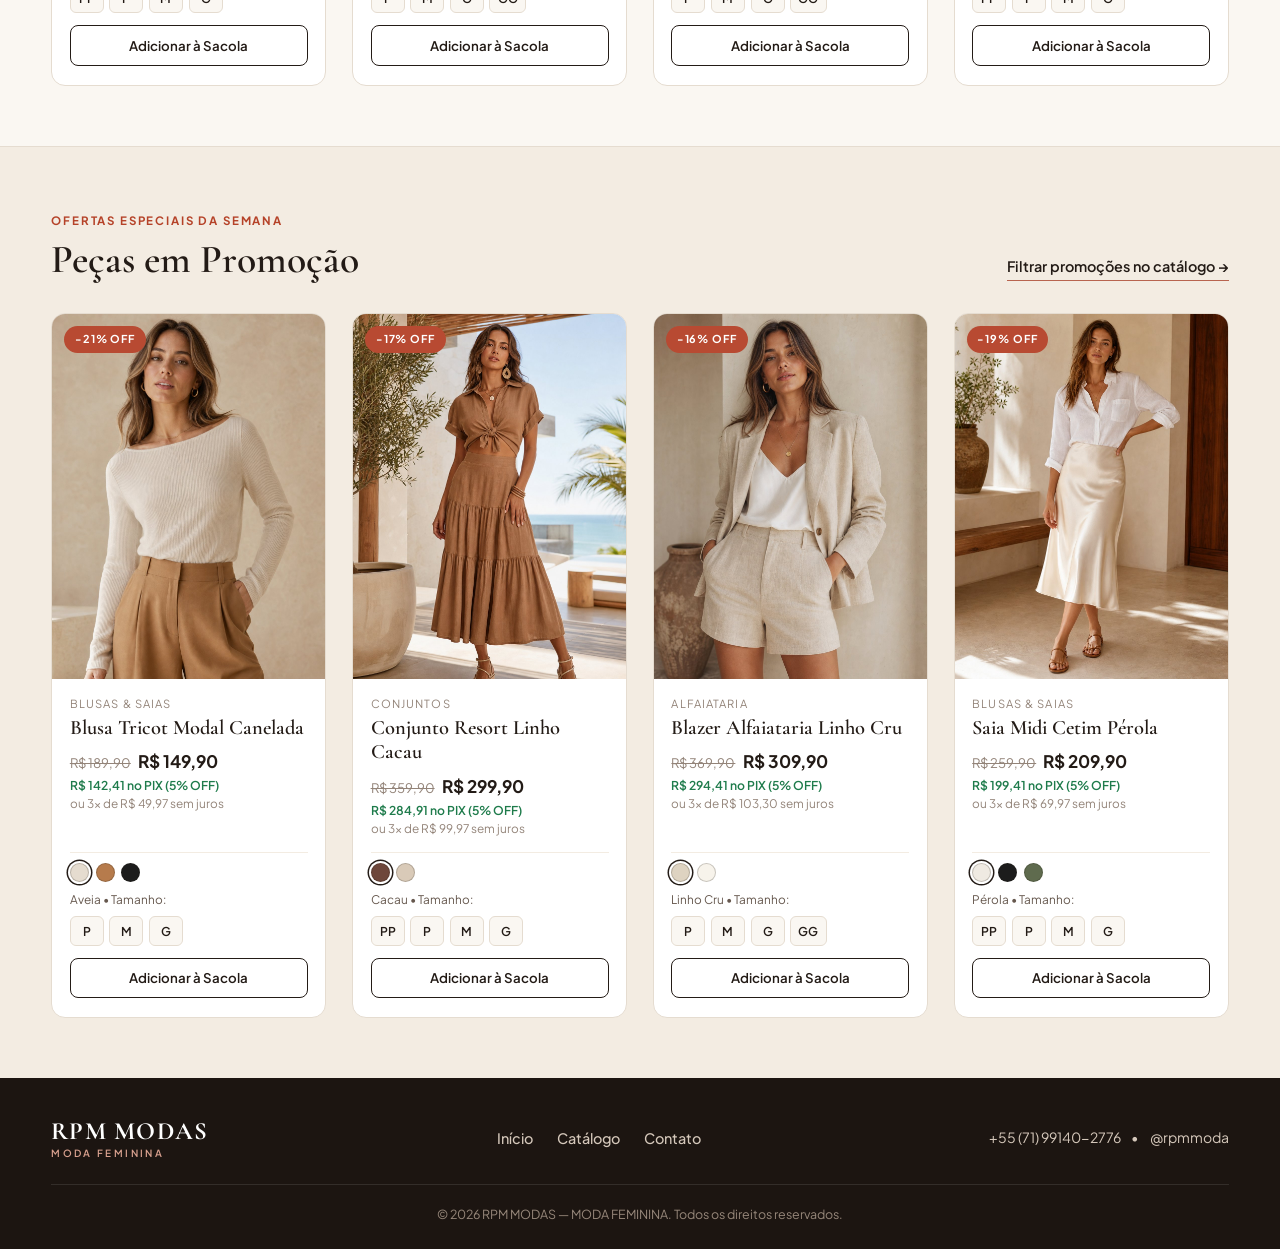
==== commit b4284a85: "Add files via upload" ====
--- a/index.html
+++ b/index.html
@@ -5,6 +5,25 @@
   <meta name="viewport" content="width=device-width, initial-scale=1.0" />
   <title>RPM MODAS | MODA FEMININA</title>
   <meta name="description" content="RPM MODAS - Moda Feminina. Confira nossas roupas mais vendidas, promoções especiais, catálogo completo com filtros e atendimento pelo WhatsApp e Instagram." />
+  <script>
+    (function () {
+      var p = window.location.pathname || "/";
+      var baseHref = p === "/RPM_MODAS" || p.indexOf("/RPM_MODAS/") === 0 ? "/RPM_MODAS/" : "/";
+      var baseEl = document.createElement("base");
+      baseEl.href = baseHref;
+      document.head.appendChild(baseEl);
+
+      var params = new URLSearchParams(window.location.search || "");
+      var subrota = params.get("p");
+      if (subrota) {
+        var limpa = String(subrota).replace(/^\/+/, "");
+        params.delete("p");
+        var resto = params.toString();
+        var novaUrl = baseHref + limpa + (resto ? "?" + resto : "") + (window.location.hash || "");
+        window.history.replaceState(null, "", novaUrl);
+      }
+    })();
+  </script>
   <link rel="icon" type="image/svg+xml" href="data:image/svg+xml,%3Csvg xmlns='http://www.w3.org/2000/svg' viewBox='0 0 64 64'%3E%3Crect width='64' height='64' rx='14' fill='%23231b16'/%3E%3Ctext x='50%25' y='54%25' dominant-baseline='middle' text-anchor='middle' font-family='Georgia,serif' font-weight='bold' font-size='22' fill='%23f7f1e8'%3ERPM%3C/text%3E%3C/svg%3E" />
 
   <link rel="preconnect" href="https://fonts.googleapis.com" />
@@ -92,13 +111,22 @@
             </svg>
           </button>
 
-          <!-- Menu da conta com opção de sair -->
+          <!-- Menu da conta com opção de sair (e acesso ao painel exclusivamente para admin) -->
           <div class="auth-user-dropdown hidden" id="auth-user-dropdown" role="menu" aria-label="Menu da conta">
             <div class="auth-dropdown-header">
               <strong id="auth-menu-full-name">Cliente</strong>
               <span id="auth-menu-email"></span>
               <span class="auth-admin-badge hidden" id="auth-admin-badge">Conta Administradora</span>
             </div>
+            <button type="button" class="auth-admin-panel-btn hidden" id="btn-auth-abrir-admin" role="menuitem">
+              <svg width="16" height="16" viewBox="0 0 24 24" fill="none" stroke="currentColor" stroke-width="1.9" stroke-linecap="round" stroke-linejoin="round">
+                <rect x="3" y="3" width="7" height="7"></rect>
+                <rect x="14" y="3" width="7" height="7"></rect>
+                <rect x="14" y="14" width="7" height="7"></rect>
+                <rect x="3" y="14" width="7" height="7"></rect>
+              </svg>
+              Painel Administrativo
+            </button>
             <button type="button" class="auth-logout-btn" id="btn-auth-logout" role="menuitem">
               <svg width="16" height="16" viewBox="0 0 24 24" fill="none" stroke="currentColor" stroke-width="1.9" stroke-linecap="round" stroke-linejoin="round">
                 <path d="M9 21H5a2 2 0 0 1-2-2V5a2 2 0 0 1 2-2h4"></path>
@@ -444,6 +472,20 @@
         </div>
       </div>
     </section>
+
+    <!-- ======================================================================
+         PÁGINA INDIVIDUAL DE CADA ROUPA (/RPM_MODAS/produto/<slug>)
+         ====================================================================== -->
+    <section id="aba-produto" class="tab-page hidden" aria-label="Detalhes do Produto">
+      <div class="container product-page-container" id="conteudo-pagina-produto">
+        <!-- Preenchido dinamicamente ao abrir um produto -->
+      </div>
+    </section>
+
+    <!-- ======================================================================
+         PAINEL ADMINISTRATIVO EXCLUSIVO (renderizado somente após is_admin())
+         ====================================================================== -->
+    <section id="aba-admin" class="tab-page hidden" aria-label="Painel Administrativo"></section>
   </main>
 
   <!-- RODAPÉ ENXUTO COM AS 3 ABAS -->
@@ -645,7 +687,7 @@
     </div>
   </div>
 
-  <!-- POP-UP DE LOGIN EXCLUSIVO GOOGLE -->
+  <!-- POP-UP UNIFICADO DE LOGIN (CLIENTES COM GOOGLE + ADMIN COM USUÁRIO E SENHA) -->
   <div
     class="login-modal-overlay hidden"
     id="modal-login"
@@ -671,13 +713,13 @@
 
       <h3 id="titulo-modal-login">Bem-vinda à RPM MODAS</h3>
       <p class="login-modal-text" id="desc-modal-login">
-        Entre na sua conta para aproveitar sua experiência na nossa loja.
+        Entre na sua conta para continuar.
       </p>
 
       <div class="login-erro-box hidden" id="login-erro-box" role="alert"></div>
 
+      <!-- Botão 1: Clientes (Exclusivo Google OAuth) -->
       <button type="button" class="btn-google-oauth" id="btn-continuar-google">
-        <!-- Ícone oficial colorido do Google -->
         <svg
           id="icone-oficial-google"
           class="google-g-icon"
@@ -691,23 +733,80 @@
           <path fill="#FBBC05" d="M10.53 28.59c-.48-1.45-.76-2.99-.76-4.59s.27-3.14.76-4.59l-7.98-6.19C.92 16.46 0 20.12 0 24c0 3.88.92 7.54 2.56 10.78l7.97-6.19z" />
           <path fill="#34A853" d="M24 48c6.48 0 11.93-2.13 15.89-5.81l-7.73-6c-2.15 1.45-4.92 2.3-8.16 2.3-6.26 0-11.57-4.22-13.47-9.91l-7.98 6.19C6.51 42.62 14.62 48 24 48z" />
         </svg>
-
-        <!-- Indicador de carregamento -->
         <span class="login-spinner hidden" id="login-google-spinner" aria-hidden="true"></span>
-
         <span id="texto-btn-google">Continuar com Google</span>
       </button>
+
+      <!-- Separador visual -->
+      <div class="login-divider" role="separator" aria-label="ou">
+        <span>OU</span>
+      </div>
+
+      <!-- Campos de Login Administrativo -->
+      <form class="login-admin-form" id="form-login-admin" novalidate>
+        <div class="login-field-group">
+          <label for="input-admin-usuario">Usuário</label>
+          <input
+            type="text"
+            id="input-admin-usuario"
+            name="username"
+            placeholder="Digite seu usuário"
+            autocomplete="username"
+            spellcheck="false"
+            required
+          />
+        </div>
+
+        <div class="login-field-group">
+          <label for="input-admin-senha">Senha</label>
+          <div class="password-input-wrap">
+            <input
+              type="password"
+              id="input-admin-senha"
+              name="password"
+              placeholder="Digite sua senha"
+              autocomplete="current-password"
+              required
+            />
+            <button
+              type="button"
+              class="password-toggle-btn"
+              id="btn-toggle-senha"
+              aria-label="Mostrar senha"
+              title="Mostrar senha"
+            >
+              <!-- Ícone olho aberto (mostrar) -->
+              <svg id="icone-senha-mostrar" width="18" height="18" viewBox="0 0 24 24" fill="none" stroke="currentColor" stroke-width="1.9" stroke-linecap="round" stroke-linejoin="round">
+                <path d="M1 12s4-8 11-8 11 8 11 8-4 8-11 8-11-8-11-8z"></path>
+                <circle cx="12" cy="12" r="3"></circle>
+              </svg>
+              <!-- Ícone olho cortado (ocultar) -->
+              <svg id="icone-senha-ocultar" class="hidden" width="18" height="18" viewBox="0 0 24 24" fill="none" stroke="currentColor" stroke-width="1.9" stroke-linecap="round" stroke-linejoin="round">
+                <path d="M17.94 17.94A10.07 10.07 0 0 1 12 20c-7 0-11-8-11-8a18.45 18.45 0 0 1 5.06-5.94M9.9 4.24A9.12 9.12 0 0 1 12 4c7 0 11 8 11 8a18.5 18.5 0 0 1-2.16 3.19m-6.72-1.07a3 3 0 1 1-4.24-4.24"></path>
+                <line x1="1" y1="1" x2="23" y2="23"></line>
+              </svg>
+            </button>
+          </div>
+        </div>
+
+        <button type="submit" class="btn btn-primary btn-login-entrar" id="btn-submit-admin">
+          <span class="login-spinner login-spinner-light hidden" id="login-admin-spinner" aria-hidden="true"></span>
+          <span id="texto-btn-admin">Entrar</span>
+        </button>
+      </form>
     </div>
   </div>
 
   <!-- TOAST -->
   <div class="toast hidden" id="toast" role="status" aria-live="polite"></div>
 
-  <!-- BIBLIOTECA SUPABASE + MÓDULOS DE AUTENTICAÇÃO E LOJA -->
+  <!-- BIBLIOTECA SUPABASE + CATÁLOGO DINÂMICO, AUTENTICAÇÃO, PAINEL ADMIN E LOJA -->
   <script src="https://cdn.jsdelivr.net/npm/@supabase/supabase-js@2"></script>
   <script src="supabase-config.js"></script>
+  <script src="dados-loja.js"></script>
+  <script src="catalog-service.js"></script>
   <script src="auth.js"></script>
-  <script src="dados-loja.js"></script>
+  <script src="admin.js"></script>
   <script src="app.js"></script>
 </body>
 </html>
--- a/style.css
+++ b/style.css
@@ -2246,3 +2246,936 @@
   }
 }
 
+/* ==========================================================================
+   EXTENSÃO: POP-UP UNIFICADO DE LOGIN (SEPARADOR "OU" + ADMIN USUÁRIO/SENHA)
+   ========================================================================== */
+.auth-admin-panel-btn {
+  width: 100%;
+  display: flex;
+  align-items: center;
+  gap: 0.55rem;
+  padding: 0.62rem 0.7rem;
+  margin-bottom: 0.3rem;
+  border-radius: var(--radius-sm);
+  border: 1px solid var(--border);
+  background-color: var(--surface-soft);
+  color: var(--ink);
+  font-size: 0.84rem;
+  font-weight: 700;
+  cursor: pointer;
+  transition: all 0.18s ease;
+}
+
+.auth-admin-panel-btn:hover {
+  background-color: var(--ink);
+  border-color: var(--ink);
+  color: #ffffff;
+}
+
+.login-divider {
+  display: flex;
+  align-items: center;
+  gap: 0.85rem;
+  margin: 1.25rem 0 1.15rem;
+  color: var(--ink-muted);
+  font-size: 0.72rem;
+  font-weight: 700;
+  letter-spacing: 0.16em;
+  text-transform: uppercase;
+}
+
+.login-divider::before,
+.login-divider::after {
+  content: "";
+  flex: 1;
+  height: 1px;
+  background-color: var(--border);
+}
+
+.login-admin-form {
+  display: flex;
+  flex-direction: column;
+  gap: 0.85rem;
+  text-align: left;
+}
+
+.login-field-group label {
+  display: block;
+  font-size: 0.76rem;
+  font-weight: 600;
+  color: var(--ink);
+  margin-bottom: 0.32rem;
+}
+
+.login-field-group input {
+  width: 100%;
+  padding: 0.76rem 0.9rem;
+  border-radius: var(--radius-sm);
+  border: 1px solid var(--border);
+  background-color: var(--surface);
+  color: var(--ink);
+  font-size: 0.9rem;
+  outline: none;
+  transition: border-color 0.18s ease, box-shadow 0.18s ease;
+}
+
+.login-field-group input:focus {
+  border-color: var(--ink);
+  box-shadow: 0 0 0 3px rgba(35, 27, 22, 0.06);
+}
+
+.password-input-wrap {
+  position: relative;
+  display: flex;
+  align-items: center;
+}
+
+.password-input-wrap input {
+  padding-right: 2.75rem;
+}
+
+.password-toggle-btn {
+  position: absolute;
+  right: 0.5rem;
+  width: 34px;
+  height: 34px;
+  border-radius: 50%;
+  border: none;
+  background: transparent;
+  color: var(--ink-muted);
+  display: inline-flex;
+  align-items: center;
+  justify-content: center;
+  cursor: pointer;
+  transition: color 0.18s ease, background-color 0.18s ease;
+}
+
+.password-toggle-btn:hover {
+  color: var(--ink);
+  background-color: var(--surface-soft);
+}
+
+.btn-login-entrar {
+  width: 100%;
+  margin-top: 0.25rem;
+  border-radius: 999px;
+  padding: 0.88rem 1.35rem;
+  display: inline-flex;
+  align-items: center;
+  justify-content: center;
+  gap: 0.55rem;
+}
+
+.login-spinner-light {
+  border-color: rgba(255, 255, 255, 0.32);
+  border-top-color: #ffffff;
+}
+
+/* ==========================================================================
+   EXTENSÃO: SELETORES DE COR E TAMANHO ESGOTADO NOS CARDS E PÁGINAS
+   ========================================================================== */
+.card-colors-row {
+  display: flex;
+  align-items: center;
+  gap: 0.42rem;
+  flex-wrap: wrap;
+  margin-bottom: 0.55rem;
+}
+
+.card-color-dot {
+  width: 19px;
+  height: 19px;
+  border-radius: 50%;
+  border: 1.5px solid rgba(35, 27, 22, 0.22);
+  padding: 0;
+  cursor: pointer;
+  transition: transform 0.15s ease, box-shadow 0.15s ease;
+}
+
+.card-color-dot:hover {
+  transform: scale(1.12);
+}
+
+.card-color-dot.selected {
+  box-shadow: 0 0 0 2px var(--surface), 0 0 0 3.5px var(--ink);
+}
+
+.color-dot-inline {
+  display: inline-block;
+  width: 12px;
+  height: 12px;
+  border-radius: 50%;
+  border: 1px solid rgba(35, 27, 22, 0.25);
+  vertical-align: middle;
+  flex-shrink: 0;
+}
+
+.size-chip.sold-out {
+  opacity: 0.42;
+  text-decoration: line-through;
+  cursor: not-allowed;
+  background-color: var(--surface-soft);
+}
+
+.color-chip {
+  display: inline-flex;
+  align-items: center;
+  gap: 0.45rem;
+}
+
+.color-chip.color-out {
+  opacity: 0.55;
+}
+
+.btn-card-add:disabled,
+.btn:disabled {
+  opacity: 0.52;
+  cursor: not-allowed;
+}
+
+/* ==========================================================================
+   PÁGINA INDIVIDUAL DO PRODUTO (/RPM_MODAS/produto/<slug>)
+   ========================================================================== */
+.product-page-container {
+  padding: 2rem 0 4.5rem;
+}
+
+.product-breadcrumb {
+  display: flex;
+  align-items: center;
+  flex-wrap: wrap;
+  gap: 0.45rem;
+  font-size: 0.82rem;
+  color: var(--ink-muted);
+  margin-bottom: 1.65rem;
+}
+
+.crumb-link {
+  border: none;
+  background: transparent;
+  padding: 0;
+  font-size: 0.82rem;
+  color: var(--ink-soft);
+  cursor: pointer;
+  font-weight: 500;
+}
+
+.crumb-link:hover {
+  color: var(--ink);
+  text-decoration: underline;
+}
+
+.crumb-current {
+  color: var(--ink);
+  font-weight: 600;
+}
+
+.product-detail-layout {
+  display: grid;
+  grid-template-columns: 1.05fr 1fr;
+  gap: 2.75rem;
+  align-items: start;
+  background-color: var(--surface);
+  border: 1px solid var(--border);
+  border-radius: var(--radius-lg);
+  padding: 2.25rem;
+  box-shadow: var(--shadow-soft);
+}
+
+.product-main-photo-wrap {
+  position: relative;
+  border-radius: var(--radius-md);
+  overflow: hidden;
+  background-color: var(--surface-soft);
+  aspect-ratio: 3 / 4;
+}
+
+.product-main-photo-wrap img {
+  width: 100%;
+  height: 100%;
+  object-fit: cover;
+  display: block;
+}
+
+.product-thumbs-row {
+  display: flex;
+  gap: 0.65rem;
+  flex-wrap: wrap;
+  margin-top: 0.85rem;
+}
+
+.product-thumb-btn {
+  width: 72px;
+  height: 92px;
+  padding: 0;
+  border-radius: var(--radius-sm);
+  border: 2px solid transparent;
+  overflow: hidden;
+  cursor: pointer;
+  background-color: var(--surface-soft);
+  opacity: 0.72;
+  transition: all 0.18s ease;
+}
+
+.product-thumb-btn:hover,
+.product-thumb-btn.active {
+  opacity: 1;
+  border-color: var(--ink);
+}
+
+.product-thumb-btn img {
+  width: 100%;
+  height: 100%;
+  object-fit: cover;
+}
+
+.product-top-meta {
+  display: flex;
+  align-items: center;
+  justify-content: space-between;
+  gap: 0.75rem;
+  margin-bottom: 0.4rem;
+}
+
+.share-link-btn {
+  border: 1px solid var(--border);
+  background-color: var(--bg);
+  color: var(--ink-soft);
+  border-radius: 999px;
+  padding: 0.32rem 0.78rem;
+  font-size: 0.76rem;
+  font-weight: 600;
+  cursor: pointer;
+  transition: all 0.18s ease;
+}
+
+.share-link-btn:hover {
+  border-color: var(--ink);
+  color: var(--ink);
+}
+
+.product-page-title {
+  font-family: var(--font-serif);
+  font-size: clamp(1.9rem, 3.2vw, 2.55rem);
+  line-height: 1.12;
+  margin-bottom: 1rem;
+  color: var(--ink);
+}
+
+.product-page-price-box {
+  padding: 1.1rem 1.2rem;
+  border-radius: var(--radius-md);
+  background-color: var(--bg);
+  border: 1px solid var(--border);
+  margin-bottom: 1.25rem;
+}
+
+.product-big-price {
+  font-size: 1.65rem !important;
+}
+
+.product-page-description {
+  font-size: 0.94rem;
+  line-height: 1.68;
+  color: var(--ink-soft);
+  margin-bottom: 1.1rem;
+}
+
+.variant-stock-banner {
+  padding: 0.72rem 0.95rem;
+  border-radius: var(--radius-sm);
+  font-size: 0.83rem;
+  font-weight: 600;
+  margin: 1rem 0 1.25rem;
+}
+
+.variant-stock-banner.ok {
+  background-color: rgba(30, 123, 75, 0.1);
+  color: #19683f;
+  border: 1px solid rgba(30, 123, 75, 0.25);
+}
+
+.variant-stock-banner.low {
+  background-color: #fef6ec;
+  color: #9a5315;
+  border: 1px solid #f0d2b0;
+}
+
+.variant-stock-banner.out {
+  background-color: #fdf2ee;
+  color: #9c3820;
+  border: 1px solid #e9c2b5;
+}
+
+.related-products-section {
+  margin-top: 3.75rem;
+}
+
+.product-unavailable-card {
+  max-width: 620px;
+  margin: 2.5rem auto;
+  text-align: center;
+  background-color: var(--surface);
+  border: 1px solid var(--border);
+  border-radius: var(--radius-lg);
+  padding: 3rem 2rem;
+  box-shadow: var(--shadow-soft);
+}
+
+.product-unavailable-card h1 {
+  font-family: var(--font-serif);
+  font-size: 2.1rem;
+  margin: 0.45rem 0 0.85rem;
+}
+
+.product-unavailable-card p {
+  color: var(--ink-soft);
+  margin-bottom: 1.65rem;
+}
+
+.unavailable-actions {
+  display: flex;
+  justify-content: center;
+  gap: 0.85rem;
+  flex-wrap: wrap;
+}
+
+/* ==========================================================================
+   PAINEL ADMINISTRATIVO EXCLUSIVO (#aba-admin)
+   ========================================================================== */
+.admin-shell {
+  padding: 2rem 0 4.5rem;
+}
+
+.admin-topbar-card {
+  display: flex;
+  align-items: center;
+  justify-content: space-between;
+  gap: 1rem;
+  flex-wrap: wrap;
+  background-color: var(--surface);
+  border: 1px solid var(--border);
+  border-radius: var(--radius-lg);
+  padding: 1.5rem 1.85rem;
+  margin-bottom: 1.5rem;
+  box-shadow: var(--shadow-soft);
+}
+
+.admin-topbar-card h1 {
+  font-family: var(--font-serif);
+  font-size: 1.95rem;
+  margin-top: 0.15rem;
+}
+
+.admin-topbar-actions {
+  display: flex;
+  gap: 0.75rem;
+  flex-wrap: wrap;
+}
+
+.admin-layout-grid {
+  display: grid;
+  grid-template-columns: 235px 1fr;
+  gap: 1.5rem;
+  align-items: start;
+}
+
+.admin-sidebar {
+  background-color: var(--surface);
+  border: 1px solid var(--border);
+  border-radius: var(--radius-md);
+  padding: 0.65rem;
+  display: flex;
+  flex-direction: column;
+  gap: 0.25rem;
+  position: sticky;
+  top: 88px;
+}
+
+.admin-nav-item {
+  width: 100%;
+  text-align: left;
+  padding: 0.72rem 0.9rem;
+  border-radius: var(--radius-sm);
+  border: none;
+  background: transparent;
+  color: var(--ink-soft);
+  font-size: 0.88rem;
+  font-weight: 600;
+  cursor: pointer;
+  transition: all 0.16s ease;
+}
+
+.admin-nav-item:hover {
+  background-color: var(--surface-soft);
+  color: var(--ink);
+}
+
+.admin-nav-item.active {
+  background-color: var(--ink);
+  color: #ffffff;
+}
+
+.admin-panel-card {
+  background-color: var(--surface);
+  border: 1px solid var(--border);
+  border-radius: var(--radius-lg);
+  padding: 1.85rem;
+  box-shadow: var(--shadow-soft);
+}
+
+.admin-card-head {
+  display: flex;
+  align-items: flex-start;
+  justify-content: space-between;
+  gap: 1rem;
+  flex-wrap: wrap;
+  padding-bottom: 1.2rem;
+  margin-bottom: 1.4rem;
+  border-bottom: 1px solid var(--surface-soft);
+}
+
+.admin-card-head h2 {
+  font-family: var(--font-serif);
+  font-size: 1.75rem;
+}
+
+.admin-card-head p,
+.admin-muted {
+  font-size: 0.86rem;
+  color: var(--ink-soft);
+}
+
+.admin-kpi-grid {
+  display: grid;
+  grid-template-columns: repeat(4, 1fr);
+  gap: 1rem;
+  margin-bottom: 1.65rem;
+}
+
+.admin-kpi-box {
+  background-color: var(--bg);
+  border: 1px solid var(--border);
+  border-radius: var(--radius-md);
+  padding: 1.15rem 1.2rem;
+}
+
+.kpi-label {
+  display: block;
+  font-size: 0.76rem;
+  font-weight: 600;
+  color: var(--ink-muted);
+  text-transform: uppercase;
+  letter-spacing: 0.06em;
+  margin-bottom: 0.35rem;
+}
+
+.kpi-value {
+  font-family: var(--font-serif);
+  font-size: 2rem;
+  color: var(--ink);
+}
+
+.admin-subcard {
+  background-color: var(--bg);
+  border: 1px solid var(--border);
+  border-radius: var(--radius-md);
+  padding: 1.35rem;
+  margin-top: 1.25rem;
+}
+
+.admin-subcard-head {
+  display: flex;
+  align-items: center;
+  justify-content: space-between;
+  gap: 1rem;
+  flex-wrap: wrap;
+  margin-bottom: 1rem;
+}
+
+.admin-subcard h3 {
+  font-family: var(--font-serif);
+  font-size: 1.35rem;
+}
+
+.admin-form .form-group {
+  margin-bottom: 0.95rem;
+}
+
+.admin-form .form-group label:not(.checkbox-card-label):not(.attr-check-pill) {
+  display: block;
+  font-size: 0.78rem;
+  font-weight: 600;
+  color: var(--ink);
+  margin-bottom: 0.32rem;
+}
+
+.admin-form input[type="text"],
+.admin-form input[type="number"],
+.admin-form input[type="url"],
+.admin-form select,
+.admin-form textarea {
+  width: 100%;
+  padding: 0.7rem 0.85rem;
+  border-radius: var(--radius-sm);
+  border: 1px solid var(--border);
+  background-color: var(--bg);
+  color: var(--ink);
+  font-family: var(--font-sans);
+  font-size: 0.88rem;
+  outline: none;
+}
+
+.admin-form input:focus,
+.admin-form select:focus,
+.admin-form textarea:focus {
+  border-color: var(--ink);
+  background-color: var(--surface);
+}
+
+.admin-form input[type="checkbox"] {
+  width: 16px;
+  height: 16px;
+  margin: 0;
+  accent-color: var(--ink);
+  flex-shrink: 0;
+}
+
+.admin-images-preview-grid > p {
+  grid-column: 1 / -1;
+}
+
+.form-row-3 {
+  display: grid;
+  grid-template-columns: repeat(3, 1fr);
+  gap: 0.9rem;
+}
+
+.field-hint {
+  display: block;
+  margin-top: 0.3rem;
+  font-size: 0.76rem;
+  color: var(--ink-muted);
+}
+
+.checkbox-inline-group {
+  display: flex;
+  align-items: flex-end;
+}
+
+.checkbox-card-label {
+  display: inline-flex;
+  align-items: center;
+  gap: 0.55rem;
+  font-size: 0.84rem;
+  color: var(--ink);
+  cursor: pointer;
+}
+
+.btn-upload-label {
+  cursor: pointer;
+}
+
+.admin-images-preview-grid {
+  display: grid;
+  grid-template-columns: repeat(auto-fill, minmax(165px, 1fr));
+  gap: 0.95rem;
+}
+
+.admin-img-card {
+  background-color: var(--surface);
+  border: 1px solid var(--border);
+  border-radius: var(--radius-sm);
+  overflow: hidden;
+}
+
+.admin-img-thumb-wrap {
+  position: relative;
+  aspect-ratio: 3 / 4;
+  background-color: var(--surface-soft);
+}
+
+.admin-img-thumb-wrap img {
+  width: 100%;
+  height: 100%;
+  object-fit: cover;
+}
+
+.img-main-badge {
+  position: absolute;
+  top: 8px;
+  left: 8px;
+  background-color: var(--ink);
+  color: #ffffff;
+  font-size: 0.68rem;
+  font-weight: 700;
+  padding: 0.2rem 0.5rem;
+  border-radius: 999px;
+}
+
+.admin-img-controls {
+  padding: 0.6rem;
+  display: flex;
+  flex-direction: column;
+  gap: 0.45rem;
+}
+
+.admin-img-controls select {
+  width: 100%;
+  padding: 0.35rem 0.45rem;
+  font-size: 0.76rem;
+  border-radius: 6px;
+  border: 1px solid var(--border);
+}
+
+.admin-img-btns {
+  display: flex;
+  justify-content: space-between;
+  align-items: center;
+  font-size: 0.75rem;
+}
+
+.admin-check-pills {
+  display: flex;
+  flex-wrap: wrap;
+  gap: 0.5rem;
+  margin-top: 0.35rem;
+}
+
+.attr-check-pill {
+  display: inline-flex;
+  align-items: center;
+  gap: 0.42rem;
+  padding: 0.42rem 0.78rem;
+  border-radius: 999px;
+  border: 1px solid var(--border);
+  background-color: var(--surface);
+  font-size: 0.82rem;
+  font-weight: 600;
+  cursor: pointer;
+}
+
+.quick-inline-create {
+  display: flex;
+  align-items: center;
+  gap: 0.5rem;
+  flex-wrap: wrap;
+  margin-top: 0.75rem;
+}
+
+.quick-inline-create input[type="text"] {
+  max-width: 240px;
+  padding: 0.48rem 0.75rem;
+  border-radius: var(--radius-sm);
+  border: 1px solid var(--border);
+  font-size: 0.82rem;
+}
+
+.quick-inline-create input[type="color"] {
+  width: 38px;
+  height: 36px;
+  padding: 2px;
+  border-radius: 6px;
+  border: 1px solid var(--border);
+  background: var(--surface);
+  cursor: pointer;
+}
+
+.btn-small {
+  padding: 0.5rem 0.9rem;
+  font-size: 0.8rem;
+  border-radius: var(--radius-sm);
+  border: 1px solid var(--ink);
+  background-color: var(--surface);
+  color: var(--ink);
+  font-weight: 600;
+  cursor: pointer;
+}
+
+.variant-matrix-wrap {
+  margin-top: 1.2rem;
+}
+
+.matrix-header-row {
+  display: flex;
+  align-items: center;
+  justify-content: space-between;
+  flex-wrap: wrap;
+  gap: 0.5rem;
+  margin-bottom: 0.75rem;
+}
+
+.total-stock-pill {
+  padding: 0.3rem 0.75rem;
+  border-radius: 999px;
+  background-color: var(--surface);
+  border: 1px solid var(--border);
+  font-size: 0.8rem;
+}
+
+.admin-table {
+  width: 100%;
+  border-collapse: collapse;
+  font-size: 0.85rem;
+}
+
+.admin-table th,
+.admin-table td {
+  padding: 0.72rem 0.65rem;
+  text-align: left;
+  border-bottom: 1px solid var(--border);
+  vertical-align: middle;
+}
+
+.admin-table th {
+  font-size: 0.74rem;
+  text-transform: uppercase;
+  letter-spacing: 0.06em;
+  color: var(--ink-muted);
+}
+
+.admin-table-thumb {
+  width: 46px;
+  height: 58px;
+  object-fit: cover;
+  border-radius: 6px;
+  border: 1px solid var(--border);
+}
+
+.admin-cell-sub {
+  display: block;
+  font-size: 0.76rem;
+  color: var(--ink-muted);
+  margin-top: 2px;
+}
+
+.admin-row-actions {
+  display: flex;
+  gap: 0.65rem;
+  flex-wrap: wrap;
+}
+
+.stock-stepper {
+  display: inline-flex;
+  align-items: center;
+  gap: 0.35rem;
+}
+
+.stock-num-input {
+  width: 64px;
+  padding: 0.32rem 0.45rem;
+  text-align: center;
+  border-radius: 6px;
+  border: 1px solid var(--border);
+  font-weight: 600;
+}
+
+.status-pill {
+  display: inline-block;
+  padding: 0.22rem 0.6rem;
+  border-radius: 999px;
+  font-size: 0.74rem;
+  font-weight: 700;
+}
+
+.pill-ok {
+  background-color: rgba(30, 123, 75, 0.12);
+  color: #19683f;
+}
+
+.pill-warn {
+  background-color: #fef3e2;
+  color: #9a5315;
+}
+
+.pill-danger {
+  background-color: #fdf2ee;
+  color: #9c3820;
+}
+
+.pill-muted {
+  background-color: var(--surface-soft);
+  color: var(--ink-muted);
+}
+
+.danger-text {
+  color: #a9442a !important;
+}
+
+.btn-danger {
+  background-color: #a9442a;
+  color: #ffffff;
+  border: 1px solid #a9442a;
+}
+
+.admin-toolbar-row,
+.admin-inline-form {
+  display: flex;
+  align-items: center;
+  gap: 0.75rem;
+  flex-wrap: wrap;
+  margin-bottom: 1.15rem;
+}
+
+.admin-toolbar-row input[type="search"],
+.admin-toolbar-row select,
+.admin-inline-form input[type="text"],
+.admin-inline-form input[type="number"] {
+  padding: 0.62rem 0.85rem;
+  border-radius: var(--radius-sm);
+  border: 1px solid var(--border);
+  background-color: var(--surface);
+  font-size: 0.86rem;
+}
+
+.admin-toolbar-row input[type="search"],
+.admin-inline-form input[type="text"] {
+  flex: 1;
+  min-width: 200px;
+}
+
+.admin-split-2 {
+  display: grid;
+  grid-template-columns: 1fr 1fr;
+  gap: 1.25rem;
+}
+
+.admin-form-actions {
+  margin-top: 1.35rem;
+  display: flex;
+  justify-content: flex-end;
+}
+
+@media (max-width: 920px) {
+  .product-detail-layout {
+    grid-template-columns: 1fr;
+    padding: 1.35rem;
+    gap: 1.65rem;
+  }
+
+  .admin-layout-grid {
+    grid-template-columns: 1fr;
+  }
+
+  .admin-sidebar {
+    position: static;
+    flex-direction: row;
+    overflow-x: auto;
+    white-space: nowrap;
+  }
+
+  .admin-nav-item {
+    width: auto;
+  }
+
+  .admin-kpi-grid {
+    grid-template-columns: repeat(2, 1fr);
+  }
+
+  .form-row-3,
+  .admin-split-2 {
+    grid-template-columns: 1fr;
+  }
+}
+
+
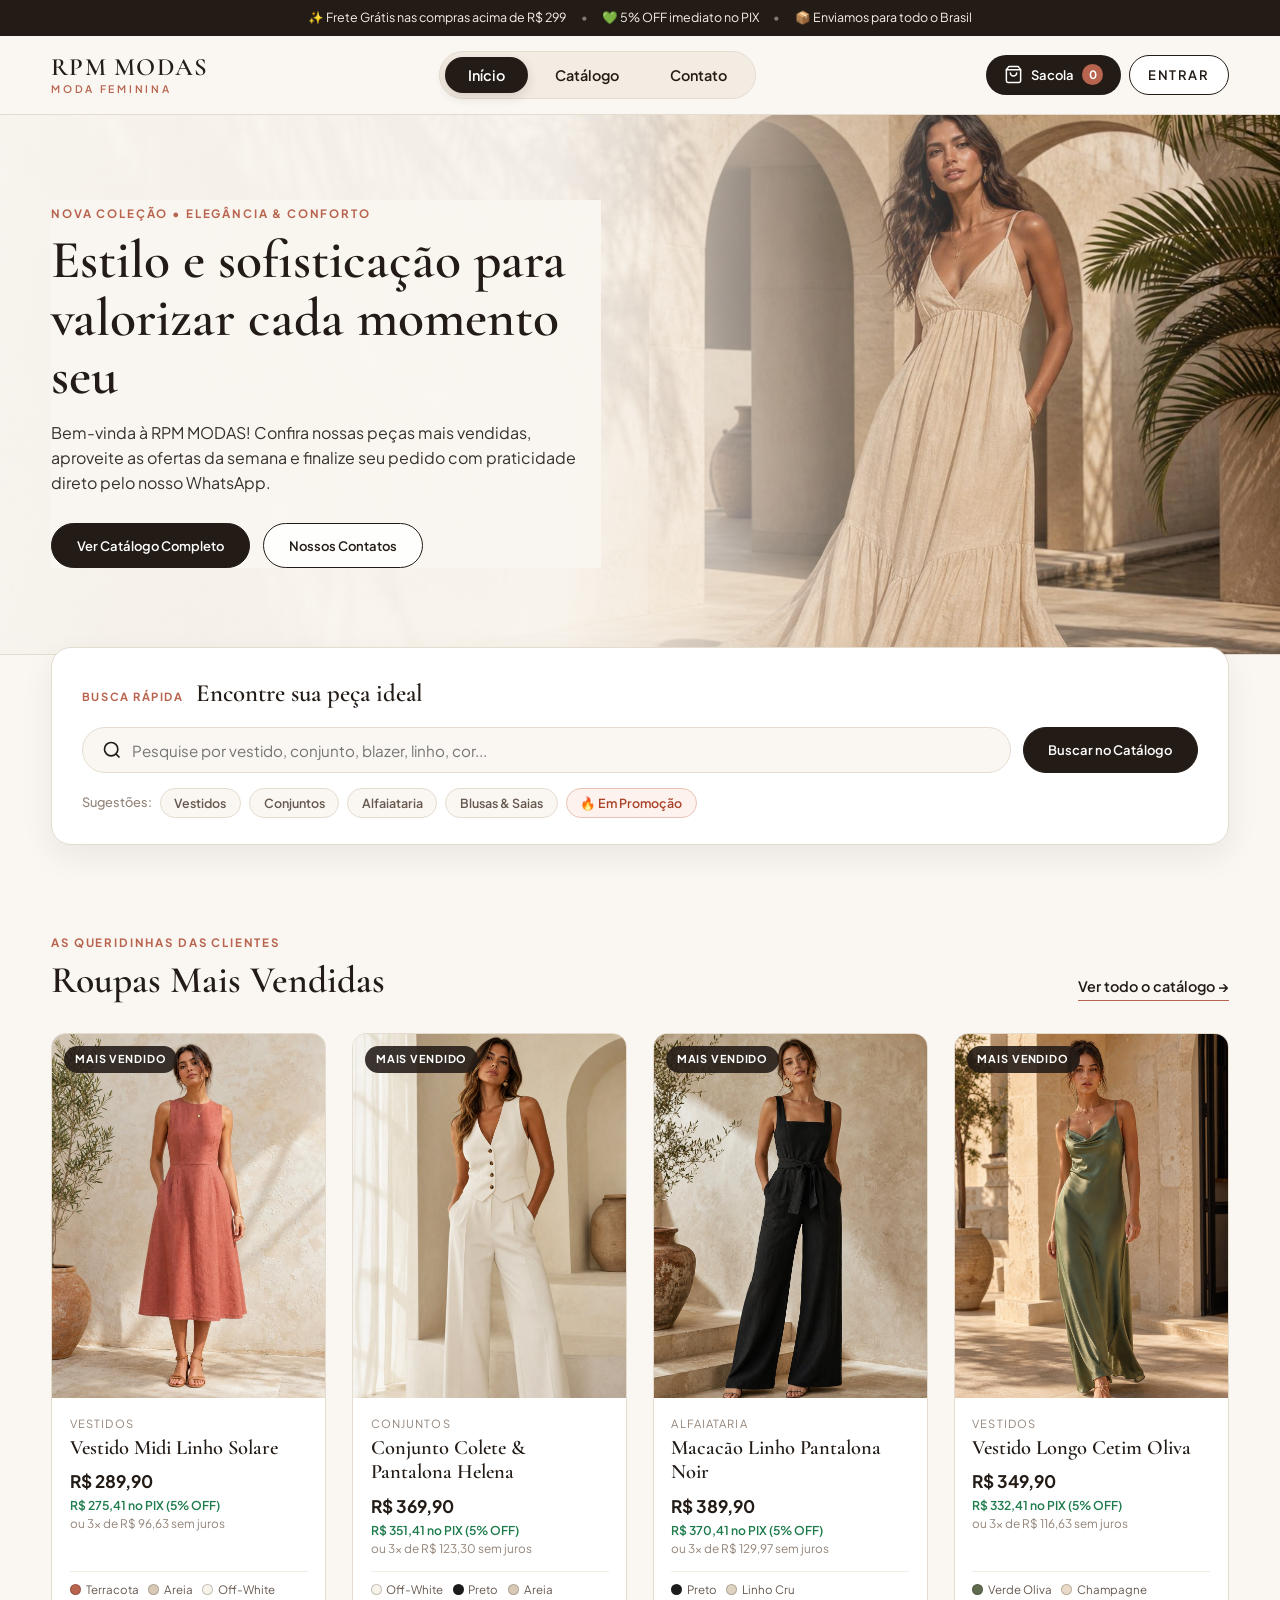
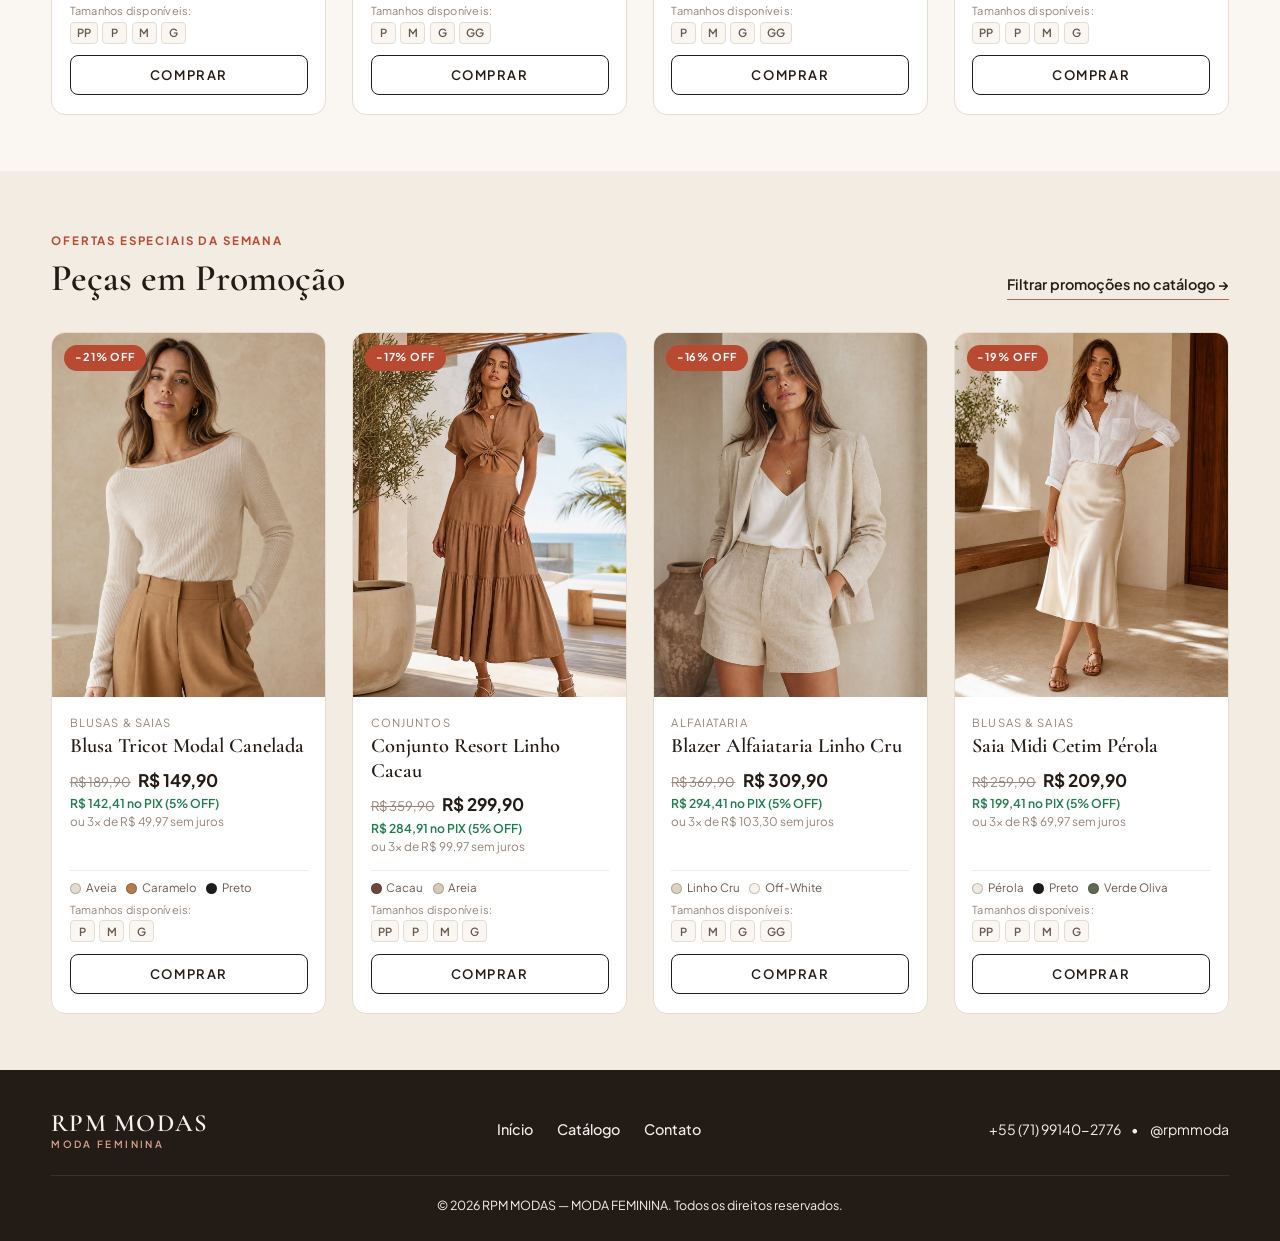
==== commit 8950e5c8: "Add files via upload" ====
--- a/index.html
+++ b/index.html
@@ -474,6 +474,13 @@
     </section>
 
     <!-- ======================================================================
+         PÁGINAS INSTITUCIONAIS PERSONALIZÁVEIS (/RPM_MODAS/pagina/<slug>)
+         ====================================================================== -->
+    <section id="aba-institucional" class="tab-page hidden" aria-label="Página Institucional">
+      <div class="container product-page-container" id="conteudo-pagina-institucional"></div>
+    </section>
+
+    <!-- ======================================================================
          PÁGINA INDIVIDUAL DE CADA ROUPA (/RPM_MODAS/produto/<slug>)
          ====================================================================== -->
     <section id="aba-produto" class="tab-page hidden" aria-label="Detalhes do Produto">
@@ -551,6 +558,11 @@
     </div>
 
     <div class="cart-body" id="sacola-corpo">
+      <div class="cart-loading hidden" id="sacola-carregando" role="status" aria-live="polite">
+        <span class="login-spinner" aria-hidden="true"></span>
+        <p>Sincronizando os itens da sua conta...</p>
+      </div>
+
       <div class="cart-empty" id="sacola-vazia">
         <div class="cart-empty-icon">🛍️</div>
         <h4>Sua sacola está vazia</h4>
@@ -561,7 +573,7 @@
       <div id="sacola-conteudo-cheio" class="hidden">
         <ul class="cart-items-list" id="lista-itens-sacola"></ul>
 
-        <div class="checkout-form-box">
+        <div class="checkout-form-box" id="checkout-form-box">
           <h4>Dados para enviar no WhatsApp</h4>
 
           <div class="form-group">
@@ -716,6 +728,7 @@
         Entre na sua conta para continuar.
       </p>
 
+      <div class="login-aviso-box hidden" id="login-aviso-box" role="status"></div>
       <div class="login-erro-box hidden" id="login-erro-box" role="alert"></div>
 
       <!-- Botão 1: Clientes (Exclusivo Google OAuth) -->
@@ -800,12 +813,14 @@
   <!-- TOAST -->
   <div class="toast hidden" id="toast" role="status" aria-live="polite"></div>
 
-  <!-- BIBLIOTECA SUPABASE + CATÁLOGO DINÂMICO, AUTENTICAÇÃO, PAINEL ADMIN E LOJA -->
+  <!-- BIBLIOTECA SUPABASE + CATÁLOGO DINÂMICO, CMS VISUAL, AUTENTICAÇÃO, PAINEL ADMIN E LOJA -->
   <script src="https://cdn.jsdelivr.net/npm/@supabase/supabase-js@2"></script>
   <script src="supabase-config.js"></script>
   <script src="dados-loja.js"></script>
   <script src="catalog-service.js"></script>
+  <script src="cms-service.js"></script>
   <script src="auth.js"></script>
+  <script src="cms-editor.js"></script>
   <script src="admin.js"></script>
   <script src="app.js"></script>
 </body>
--- a/style.css
+++ b/style.css
@@ -3178,4 +3178,858 @@
   }
 }
 
-
+/* ==========================================================================
+   SACOLA POR CONTA & AVISO DE LOGIN NO CHECKOUT
+   ========================================================================== */
+.login-aviso-box {
+  background-color: #f8f1e6;
+  border: 1px solid #dfd0ba;
+  color: var(--ink);
+  border-radius: var(--radius-sm);
+  padding: 0.75rem 0.95rem;
+  font-size: 0.85rem;
+  font-weight: 600;
+  margin-bottom: 1.15rem;
+  text-align: center;
+  line-height: 1.45;
+}
+
+.cart-loading {
+  display: flex;
+  flex-direction: column;
+  align-items: center;
+  justify-content: center;
+  gap: 0.85rem;
+  padding: 3.5rem 1.25rem;
+  text-align: center;
+  color: var(--ink-soft);
+  font-size: 0.9rem;
+}
+
+/* ==========================================================================
+   CARDS DE VITRINE INFORMATIVOS (CORES E TAMANHOS ESTÁTICOS + BOTÃO COMPRAR)
+   ========================================================================== */
+.card-options-summary {
+  margin-top: auto;
+  padding-top: 0.65rem;
+  border-top: 1px solid var(--surface-soft);
+  display: flex;
+  flex-direction: column;
+  gap: 0.48rem;
+}
+
+.card-colors-summary,
+.card-sizes-summary {
+  display: flex;
+  flex-direction: column;
+  gap: 0.26rem;
+  cursor: default;
+  user-select: none;
+}
+
+.card-color-swatches {
+  display: flex;
+  align-items: center;
+  flex-wrap: wrap;
+  gap: 0.32rem 0.58rem;
+}
+
+.card-color-swatch-item {
+  display: inline-flex;
+  align-items: center;
+  gap: 0.3rem;
+  font-size: 0.72rem;
+  color: var(--ink-soft);
+  line-height: 1.2;
+  cursor: default;
+}
+
+.card-color-dot-static {
+  width: 11px;
+  height: 11px;
+  border-radius: 50%;
+  border: 1px solid rgba(35, 27, 22, 0.24);
+  flex-shrink: 0;
+  display: inline-block;
+}
+
+.card-color-swatch-name {
+  white-space: nowrap;
+}
+
+.card-summary-label {
+  font-size: 0.69rem;
+  color: var(--ink-muted);
+  letter-spacing: 0.02em;
+  line-height: 1.2;
+}
+
+.card-size-tags {
+  display: flex;
+  align-items: center;
+  flex-wrap: wrap;
+  gap: 0.28rem;
+}
+
+.card-size-tag {
+  display: inline-flex;
+  align-items: center;
+  justify-content: center;
+  min-width: 25px;
+  height: 22px;
+  padding: 0 0.38rem;
+  border-radius: 4px;
+  border: 1px solid var(--border);
+  background-color: var(--bg);
+  color: var(--ink-soft);
+  font-size: 0.7rem;
+  font-weight: 600;
+  line-height: 1;
+  cursor: default;
+}
+
+.card-out-summary {
+  font-size: 0.74rem;
+  color: var(--ink-muted);
+  padding: 0.25rem 0;
+}
+
+.btn-card-buy {
+  width: 100%;
+  margin-top: 0.25rem;
+  padding: 0.68rem 0.9rem;
+  border-radius: var(--radius-sm);
+  border: 1px solid var(--ink);
+  background-color: transparent;
+  color: var(--ink);
+  font-size: 0.78rem;
+  font-weight: 700;
+  letter-spacing: 0.12em;
+  text-transform: uppercase;
+  cursor: pointer;
+  transition: background-color 0.2s ease, color 0.2s ease;
+}
+
+.btn-card-buy:hover {
+  background-color: var(--ink);
+  color: #ffffff;
+}
+
+/* Seletores & Quantidade na Página Individual do Produto */
+.variant-stock-banner.pending {
+  background-color: var(--bg);
+  color: var(--ink-soft);
+  border: 1px solid var(--border);
+  font-weight: 500;
+}
+
+.selector-group.selector-attention {
+  padding: 0.55rem 0.7rem;
+  border-radius: var(--radius-sm);
+  background-color: #fdf6f2;
+  border: 1px solid #e6bfb0;
+}
+
+.product-qty-group {
+  margin-top: 0.25rem;
+}
+
+.product-qty-stock-hint {
+  font-size: 0.76rem;
+  color: var(--ink-muted);
+  font-weight: 500;
+}
+
+.product-qty-control {
+  display: inline-flex;
+  align-items: center;
+  border: 1px solid var(--border);
+  border-radius: var(--radius-sm);
+  background-color: var(--bg);
+  overflow: hidden;
+}
+
+.product-qty-btn {
+  width: 38px;
+  height: 36px;
+  border: none;
+  background: transparent;
+  color: var(--ink);
+  font-size: 1rem;
+  font-weight: 600;
+  cursor: pointer;
+  transition: background-color 0.15s ease;
+}
+
+.product-qty-btn:hover:not(:disabled) {
+  background-color: var(--surface-soft);
+}
+
+.product-qty-btn:disabled {
+  opacity: 0.38;
+  cursor: not-allowed;
+}
+
+.product-qty-val {
+  min-width: 42px;
+  text-align: center;
+  font-size: 0.92rem;
+  font-weight: 700;
+  color: var(--ink);
+}
+
+@media (max-width: 520px) {
+  .price-block {
+    margin-bottom: 0.65rem;
+  }
+
+  .card-options-summary {
+    padding-top: 0.5rem;
+    gap: 0.38rem;
+  }
+
+  .card-color-swatches {
+    gap: 0.24rem 0.42rem;
+  }
+
+  .card-color-swatch-item {
+    font-size: 0.67rem;
+  }
+
+  .card-color-dot-static {
+    width: 9.5px;
+    height: 9.5px;
+  }
+
+  .card-summary-label {
+    font-size: 0.64rem;
+  }
+
+  .card-size-tag {
+    min-width: 22px;
+    height: 20px;
+    padding: 0 0.3rem;
+    font-size: 0.65rem;
+  }
+
+  .btn-card-buy {
+    padding: 0.58rem 0.65rem;
+    font-size: 0.72rem;
+    letter-spacing: 0.09em;
+  }
+}
+
+/* ==========================================================================
+   CMS VISUAL DINÂMICO (FASE 1 + FASE 2: VITRINE, PÁGINAS E EDITOR AVANÇADO)
+   ========================================================================== */
+.cms-banner-dots {
+  display: flex;
+  align-items: center;
+  gap: 0.5rem;
+  margin-top: 1.2rem;
+}
+
+.cms-banner-dot {
+  width: 10px;
+  height: 10px;
+  border-radius: 999px;
+  border: 1px solid var(--ink);
+  background: transparent;
+  cursor: pointer;
+  padding: 0;
+  transition: all 0.2s ease;
+}
+
+.cms-banner-dot.active {
+  width: 26px;
+  background: var(--ink);
+}
+
+.site-header .header-inner[data-header-layout="centered"] {
+  display: grid;
+  grid-template-columns: 1fr auto 1fr;
+  align-items: center;
+}
+
+.site-header .header-inner[data-header-layout="centered"] .brand-logo {
+  justify-self: center;
+  text-align: center;
+}
+
+.site-header .header-inner[data-header-layout="centered"] .desktop-nav {
+  order: -1;
+  justify-self: start;
+}
+
+.site-header .header-inner[data-header-layout="centered"] .header-actions {
+  justify-self: end;
+}
+
+.site-header .header-inner[data-header-layout="compact"] {
+  padding-top: 0.55rem;
+  padding-bottom: 0.55rem;
+}
+
+.cms-categories-showcase {
+  display: grid;
+  grid-template-columns: repeat(auto-fit, minmax(210px, 1fr));
+  gap: 1rem;
+  margin-top: 1.25rem;
+}
+
+.cms-category-tile {
+  display: flex;
+  flex-direction: column;
+  align-items: flex-start;
+  justify-content: space-between;
+  gap: 0.65rem;
+  padding: 1.4rem 1.5rem;
+  border-radius: var(--radius-md);
+  border: 1px solid var(--border);
+  background: var(--surface);
+  color: var(--ink);
+  cursor: pointer;
+  text-align: left;
+  transition: all 0.2s ease;
+}
+
+.cms-category-tile:hover {
+  border-color: var(--accent);
+  transform: translateY(-2px);
+  box-shadow: var(--shadow-soft);
+}
+
+.cms-category-tile strong {
+  font-family: var(--font-serif);
+  font-size: 1.35rem;
+}
+
+.cms-category-tile span {
+  font-size: 0.78rem;
+  font-weight: 600;
+  color: var(--accent);
+  text-transform: uppercase;
+  letter-spacing: 0.08em;
+}
+
+.cms-split-feature {
+  display: grid;
+  grid-template-columns: 1fr 1.05fr;
+  gap: 2.25rem;
+  align-items: center;
+  background: var(--surface);
+  border: 1px solid var(--border);
+  border-radius: var(--radius-lg);
+  overflow: hidden;
+}
+
+.cms-split-media {
+  height: 100%;
+  min-height: 320px;
+}
+
+.cms-split-media img {
+  width: 100%;
+  height: 100%;
+  min-height: 320px;
+  display: block;
+}
+
+.cms-split-content {
+  padding: 2.2rem 2.4rem;
+}
+
+.cms-info-cards-grid {
+  display: grid;
+  grid-template-columns: repeat(auto-fit, minmax(230px, 1fr));
+  gap: 1.2rem;
+}
+
+.cms-info-card {
+  background: var(--surface);
+  border: 1px solid var(--border);
+  border-radius: var(--radius-md);
+  padding: 1.6rem 1.4rem;
+}
+
+.cms-info-icon {
+  font-size: 1.6rem;
+  margin-bottom: 0.5rem;
+}
+
+.cms-info-card h3 {
+  font-size: 1.25rem;
+  margin-bottom: 0.4rem;
+}
+
+.cms-info-card p {
+  font-size: 0.88rem;
+  color: var(--ink-soft);
+}
+
+.cms-institutional-card {
+  max-width: 880px;
+  margin: 2rem auto 3.5rem;
+  background: var(--surface);
+  border: 1px solid var(--border);
+  border-radius: var(--radius-lg);
+  padding: 2.6rem 2.8rem;
+  box-shadow: var(--shadow-soft);
+}
+
+.cms-institutional-header h1 {
+  font-size: clamp(2rem, 3.5vw, 2.75rem);
+  margin: 0.35rem 0 0.65rem;
+}
+
+.cms-institutional-lead {
+  font-size: 1.02rem;
+  color: var(--ink-soft);
+  margin-bottom: 1.75rem;
+}
+
+.cms-institutional-banner {
+  border-radius: var(--radius-md);
+  overflow: hidden;
+  max-height: 340px;
+  margin-bottom: 2rem;
+}
+
+.cms-institutional-banner img {
+  width: 100%;
+  height: 340px;
+  object-fit: cover;
+}
+
+.cms-institutional-blocks {
+  display: flex;
+  flex-direction: column;
+  gap: 1.6rem;
+}
+
+.cms-inst-block h2 {
+  font-size: 1.45rem;
+  margin-bottom: 0.45rem;
+}
+
+.cms-inst-block p {
+  color: var(--ink-soft);
+  line-height: 1.7;
+}
+
+/* Barra de Pré-visualização de Rascunho (Exclusiva Admin) */
+.cms-preview-floating-bar {
+  position: fixed;
+  bottom: 1rem;
+  left: 50%;
+  transform: translateX(-50%);
+  z-index: 980;
+  width: min(1040px, calc(100% - 1.5rem));
+  background: #231b16;
+  color: #faf7f2;
+  border: 1px solid rgba(255, 255, 255, 0.22);
+  border-radius: var(--radius-md);
+  padding: 0.75rem 1.1rem;
+  display: flex;
+  align-items: center;
+  justify-content: space-between;
+  gap: 1rem;
+  flex-wrap: wrap;
+  box-shadow: 0 18px 42px rgba(0, 0, 0, 0.32);
+}
+
+.cms-preview-bar-info {
+  display: flex;
+  align-items: center;
+  gap: 0.65rem;
+  flex-wrap: wrap;
+  font-size: 0.82rem;
+}
+
+.cms-preview-badge {
+  background: #b8644f;
+  color: #ffffff;
+  font-size: 0.68rem;
+  font-weight: 700;
+  letter-spacing: 0.1em;
+  padding: 0.25rem 0.6rem;
+  border-radius: 999px;
+}
+
+.cms-preview-bar-actions {
+  display: flex;
+  align-items: center;
+  gap: 0.45rem;
+  flex-wrap: wrap;
+}
+
+.cms-preview-floating-bar .btn-outline {
+  color: #faf7f2;
+  border-color: rgba(250, 247, 242, 0.4);
+  background: transparent;
+}
+
+body.cms-mobile-preview-frame {
+  background: #1d1713;
+}
+
+body.cms-mobile-preview-frame .topbar,
+body.cms-mobile-preview-frame .site-header,
+body.cms-mobile-preview-frame main,
+body.cms-mobile-preview-frame .site-footer {
+  max-width: 390px;
+  margin-left: auto;
+  margin-right: auto;
+  box-shadow: 0 0 0 1px rgba(255, 255, 255, 0.14);
+}
+
+/* ==========================================================================
+   INTERFACE DO MODO ADM AVANÇADO (EDITOR VISUAL COMPLETO — FASE 2)
+   ========================================================================== */
+.cms-editor-shell {
+  display: flex;
+  flex-direction: column;
+  gap: 1.25rem;
+}
+
+.cms-editor-topbar {
+  position: sticky;
+  top: 76px;
+  z-index: 40;
+  background: var(--surface);
+  border: 1px solid var(--border);
+  border-radius: var(--radius-md);
+  padding: 1rem 1.25rem;
+  display: flex;
+  align-items: center;
+  justify-content: space-between;
+  gap: 1rem;
+  flex-wrap: wrap;
+  box-shadow: 0 10px 26px rgba(35, 27, 22, 0.08);
+}
+
+.cms-editor-status-group {
+  display: flex;
+  flex-direction: column;
+  gap: 0.2rem;
+}
+
+.cms-status-pill-row {
+  display: flex;
+  align-items: center;
+  gap: 0.5rem;
+  flex-wrap: wrap;
+}
+
+.cms-badge {
+  display: inline-flex;
+  align-items: center;
+  gap: 0.3rem;
+  font-size: 0.7rem;
+  font-weight: 700;
+  letter-spacing: 0.08em;
+  text-transform: uppercase;
+  padding: 0.22rem 0.65rem;
+  border-radius: 999px;
+  background: var(--surface-soft);
+  color: var(--ink);
+}
+
+.cms-badge.unsaved {
+  background: #fef3c7;
+  color: #92400e;
+}
+
+.cms-badge.published {
+  background: #dcfce7;
+  color: #166534;
+}
+
+.cms-editor-actions {
+  display: flex;
+  align-items: center;
+  gap: 0.5rem;
+  flex-wrap: wrap;
+}
+
+.cms-tabs-bar {
+  display: flex;
+  align-items: center;
+  gap: 0.4rem;
+  flex-wrap: wrap;
+  background: var(--surface);
+  border: 1px solid var(--border);
+  border-radius: var(--radius-md);
+  padding: 0.55rem;
+}
+
+.cms-subtab-btn {
+  padding: 0.55rem 0.9rem;
+  border-radius: var(--radius-sm);
+  border: 1px solid transparent;
+  background: transparent;
+  color: var(--ink-soft);
+  font-size: 0.8rem;
+  font-weight: 600;
+  cursor: pointer;
+  transition: all 0.18s ease;
+}
+
+.cms-subtab-btn:hover {
+  background: var(--surface-soft);
+  color: var(--ink);
+}
+
+.cms-subtab-btn.active {
+  background: #231b16;
+  color: #ffffff;
+}
+
+.cms-panel-card {
+  background: var(--surface);
+  border: 1px solid var(--border);
+  border-radius: var(--radius-md);
+  padding: 1.4rem 1.5rem;
+  margin-bottom: 1rem;
+}
+
+.cms-panel-card h3 {
+  font-size: 1.35rem;
+  margin-bottom: 0.25rem;
+}
+
+.cms-panel-hint {
+  font-size: 0.84rem;
+  color: var(--ink-soft);
+  margin-bottom: 1.15rem;
+}
+
+.cms-grid-2 {
+  display: grid;
+  grid-template-columns: repeat(2, minmax(0, 1fr));
+  gap: 1rem;
+}
+
+.cms-grid-3 {
+  display: grid;
+  grid-template-columns: repeat(3, minmax(0, 1fr));
+  gap: 0.9rem;
+}
+
+.cms-color-field {
+  display: flex;
+  flex-direction: column;
+  gap: 0.35rem;
+  padding: 0.7rem 0.8rem;
+  border: 1px solid var(--border);
+  border-radius: var(--radius-sm);
+  background: #faf7f2;
+}
+
+.cms-color-field label {
+  font-size: 0.75rem;
+  font-weight: 700;
+  color: var(--ink);
+}
+
+.cms-color-inputs {
+  display: flex;
+  align-items: center;
+  gap: 0.5rem;
+}
+
+.cms-color-inputs input[type="color"] {
+  width: 38px;
+  height: 36px;
+  padding: 2px;
+  border: 1px solid var(--border);
+  border-radius: 6px;
+  background: #ffffff;
+  cursor: pointer;
+  flex-shrink: 0;
+}
+
+.cms-color-inputs input[type="text"] {
+  width: 100%;
+  padding: 0.45rem 0.6rem;
+  border: 1px solid var(--border);
+  border-radius: 6px;
+  font-family: monospace;
+  font-size: 0.84rem;
+  background: #ffffff;
+}
+
+.cms-section-item {
+  border: 1px solid var(--border);
+  border-radius: var(--radius-sm);
+  background: #ffffff;
+  margin-bottom: 0.75rem;
+  overflow: hidden;
+}
+
+.cms-section-item-head {
+  display: flex;
+  align-items: center;
+  justify-content: space-between;
+  gap: 0.75rem;
+  padding: 0.85rem 1rem;
+  background: #faf7f2;
+  flex-wrap: wrap;
+}
+
+.cms-section-item-title {
+  display: flex;
+  align-items: center;
+  gap: 0.6rem;
+  font-weight: 600;
+  font-size: 0.9rem;
+}
+
+.cms-section-item-controls {
+  display: flex;
+  align-items: center;
+  gap: 0.35rem;
+  flex-wrap: wrap;
+}
+
+.cms-section-item-body {
+  padding: 1.1rem 1rem;
+  border-top: 1px solid var(--border);
+}
+
+.cms-icon-action {
+  padding: 0.32rem 0.58rem;
+  font-size: 0.75rem;
+  font-weight: 600;
+  border: 1px solid var(--border);
+  border-radius: 6px;
+  background: #ffffff;
+  color: var(--ink);
+  cursor: pointer;
+}
+
+.cms-icon-action:hover:not(:disabled) {
+  border-color: var(--ink);
+  background: var(--surface-soft);
+}
+
+.cms-icon-action:disabled {
+  opacity: 0.4;
+  cursor: not-allowed;
+}
+
+.cms-icon-action.danger {
+  color: #b91c1c;
+  border-color: #fecaca;
+}
+
+.cms-media-grid {
+  display: grid;
+  grid-template-columns: repeat(auto-fill, minmax(200px, 1fr));
+  gap: 1rem;
+}
+
+.cms-media-card {
+  border: 1px solid var(--border);
+  border-radius: var(--radius-sm);
+  background: #ffffff;
+  overflow: hidden;
+  display: flex;
+  flex-direction: column;
+}
+
+.cms-media-thumb {
+  height: 150px;
+  background: #f3ece2;
+  overflow: hidden;
+  position: relative;
+}
+
+.cms-media-thumb img {
+  width: 100%;
+  height: 100%;
+  display: block;
+}
+
+.cms-media-body {
+  padding: 0.75rem;
+  display: flex;
+  flex-direction: column;
+  gap: 0.4rem;
+  font-size: 0.8rem;
+}
+
+.cms-font-preview-box {
+  padding: 1.5rem;
+  border: 1px dashed var(--border);
+  border-radius: var(--radius-md);
+  background: var(--bg);
+  margin-top: 1rem;
+}
+
+.cms-version-row {
+  display: flex;
+  align-items: center;
+  justify-content: space-between;
+  gap: 1rem;
+  padding: 0.9rem 1rem;
+  border: 1px solid var(--border);
+  border-radius: var(--radius-sm);
+  margin-bottom: 0.6rem;
+  flex-wrap: wrap;
+}
+
+.cms-editor-shell .admin-label {
+  display: block;
+  font-size: 0.76rem;
+  font-weight: 700;
+  color: var(--ink);
+  letter-spacing: 0.03em;
+  margin-bottom: 0.35rem;
+}
+
+.cms-editor-shell .admin-input {
+  width: 100%;
+  padding: 0.58rem 0.78rem;
+  border: 1px solid var(--border);
+  border-radius: var(--radius-sm);
+  background-color: #ffffff;
+  color: var(--ink);
+  font-family: var(--font-sans);
+  font-size: 0.86rem;
+  transition: border-color 0.18s ease, box-shadow 0.18s ease;
+}
+
+.cms-editor-shell .admin-input:focus {
+  outline: none;
+  border-color: var(--accent);
+  box-shadow: 0 0 0 3px rgba(184, 100, 79, 0.14);
+}
+
+.btn-sm {
+  padding: 0.52rem 0.95rem;
+  font-size: 0.74rem;
+}
+
+@media (max-width: 820px) {
+  .cms-split-feature {
+    grid-template-columns: 1fr;
+  }
+
+  .cms-grid-2,
+  .cms-grid-3 {
+    grid-template-columns: 1fr;
+  }
+
+  .cms-institutional-card {
+    padding: 1.6rem 1.25rem;
+  }
+
+  .cms-editor-topbar {
+    position: static;
+  }
+}
+
+
+
+
